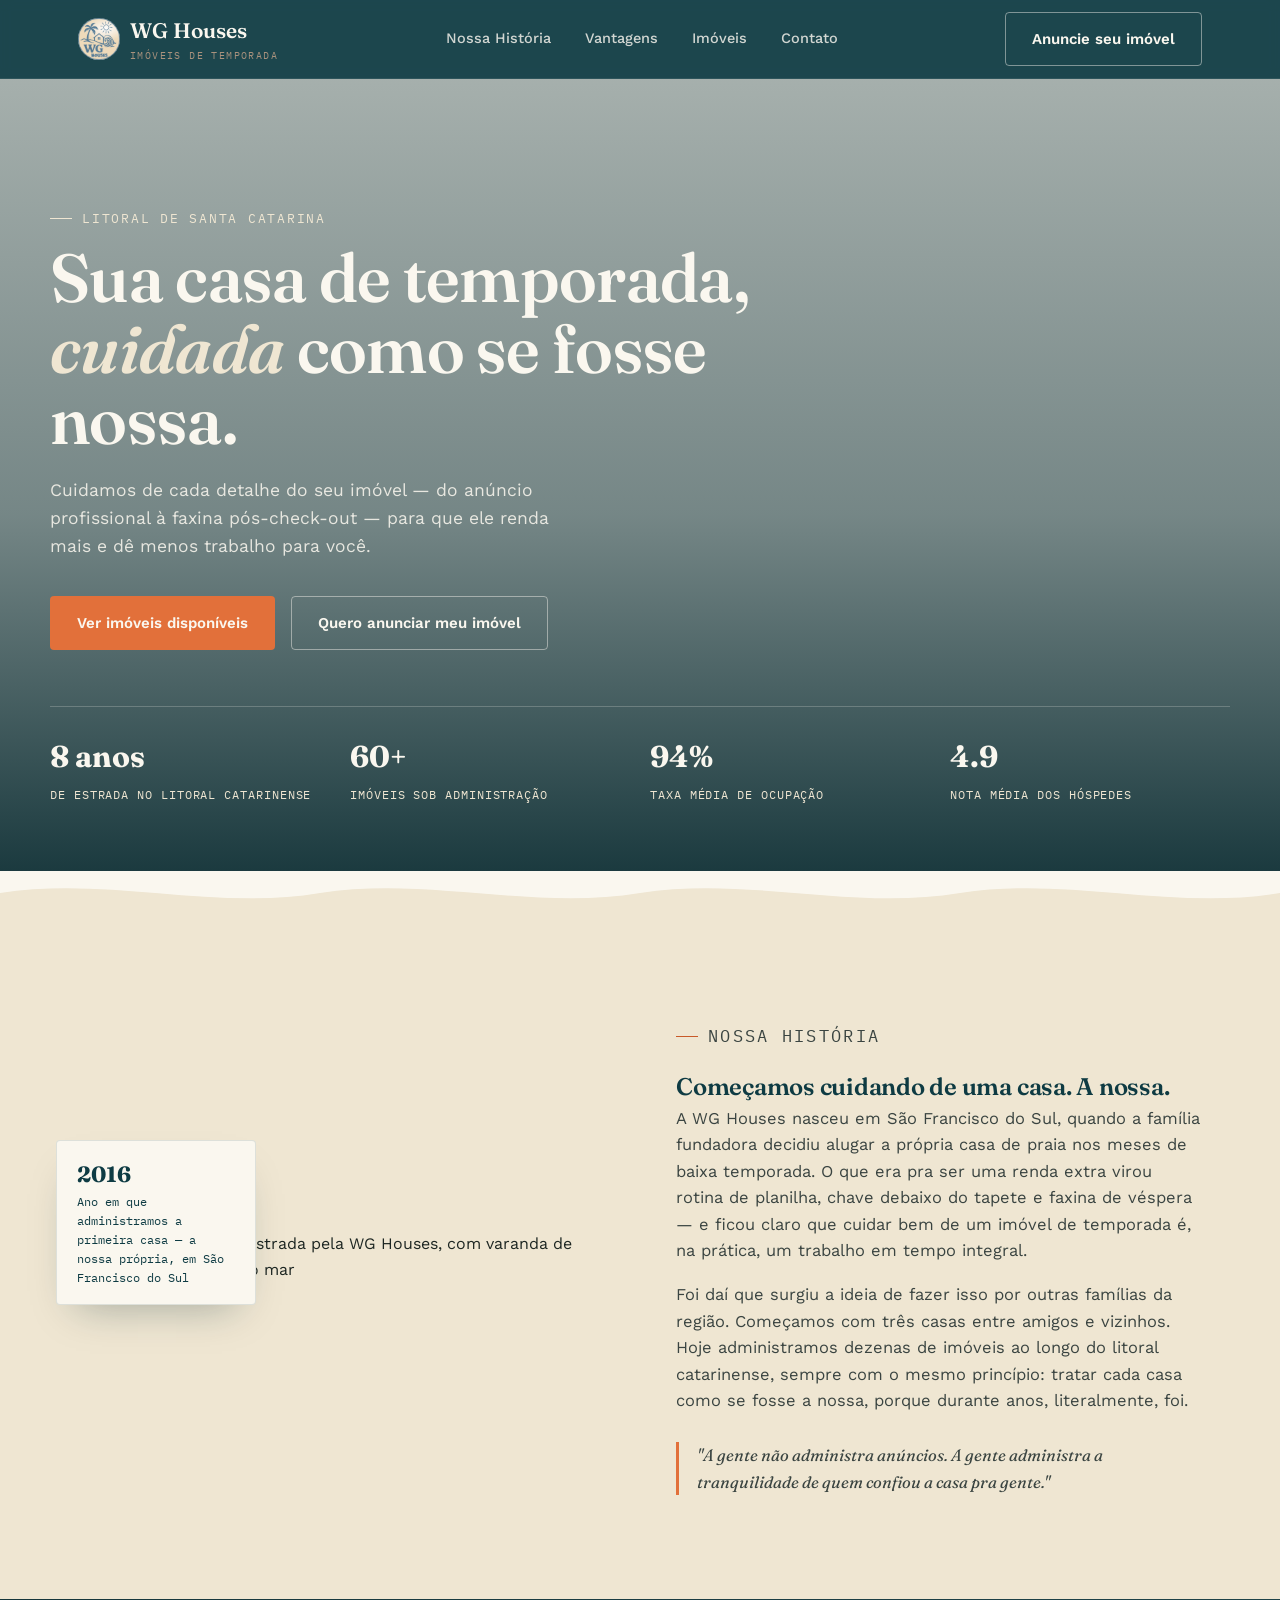
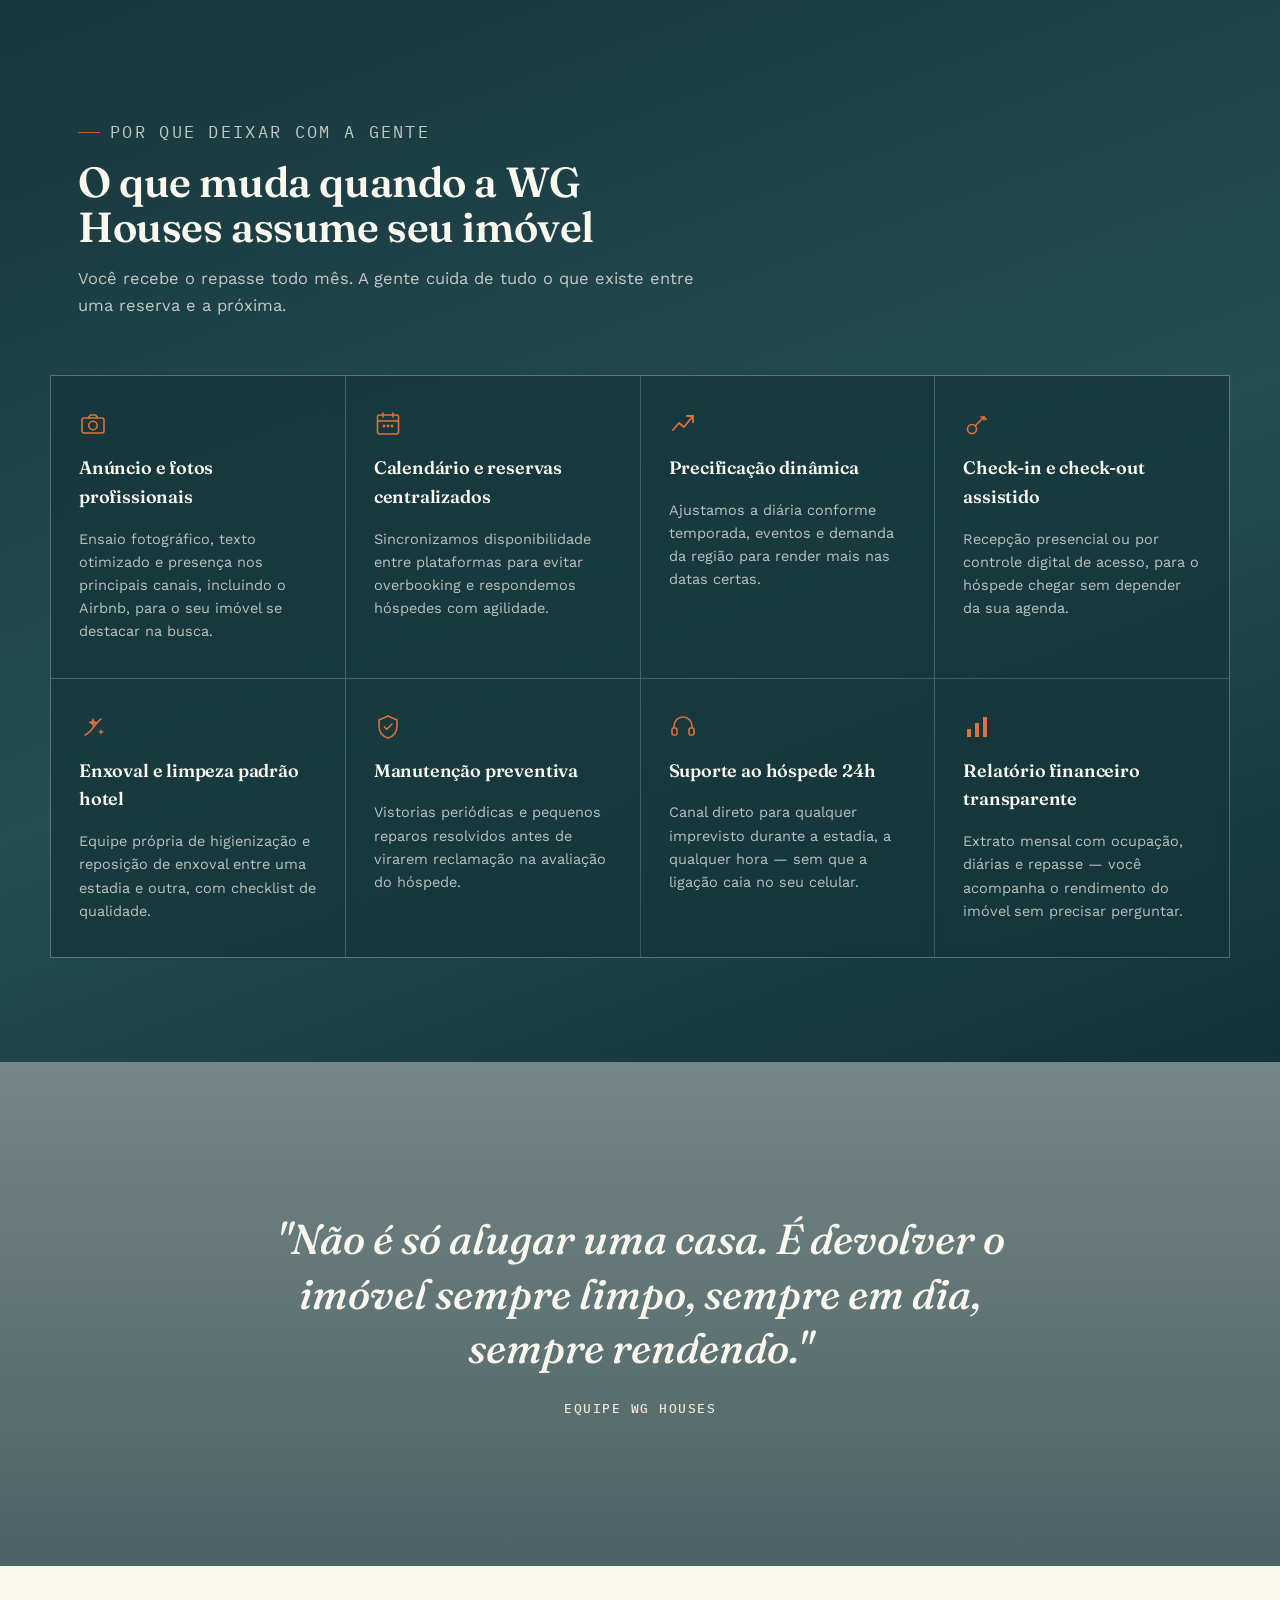
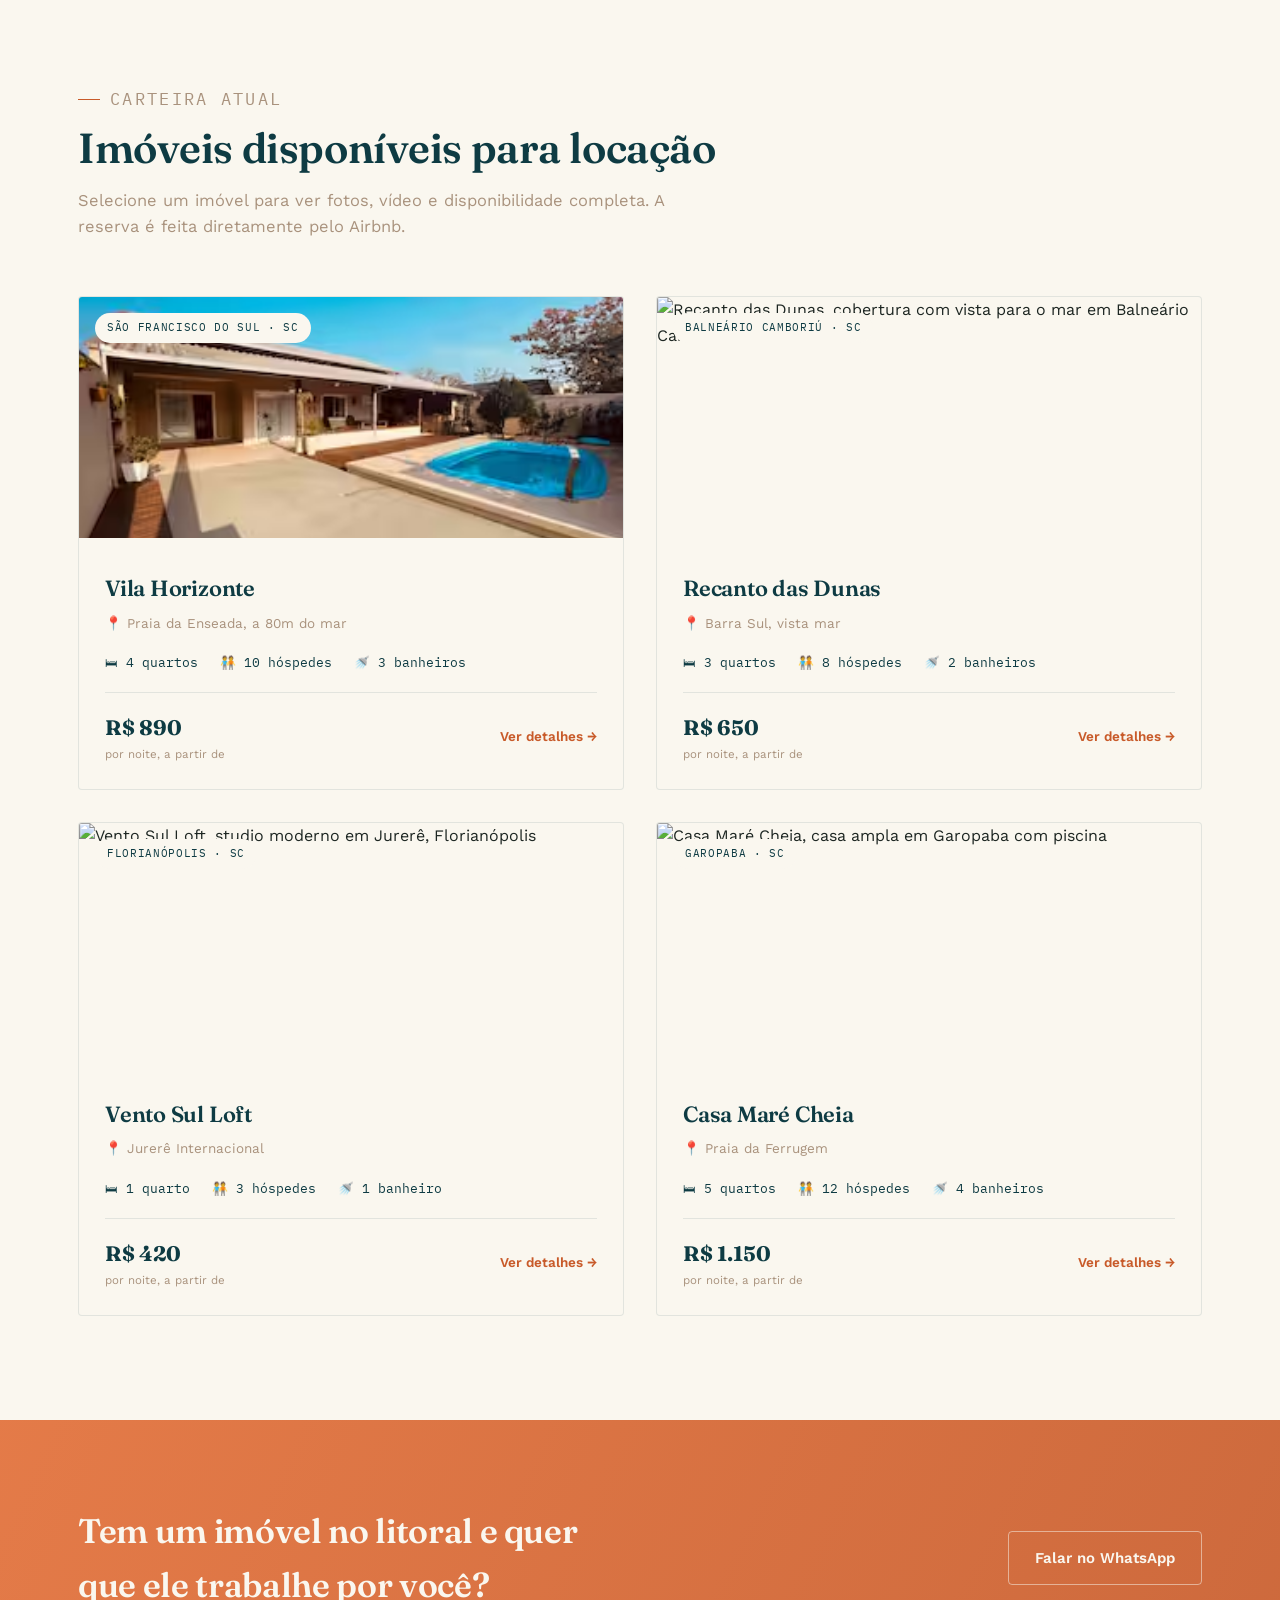
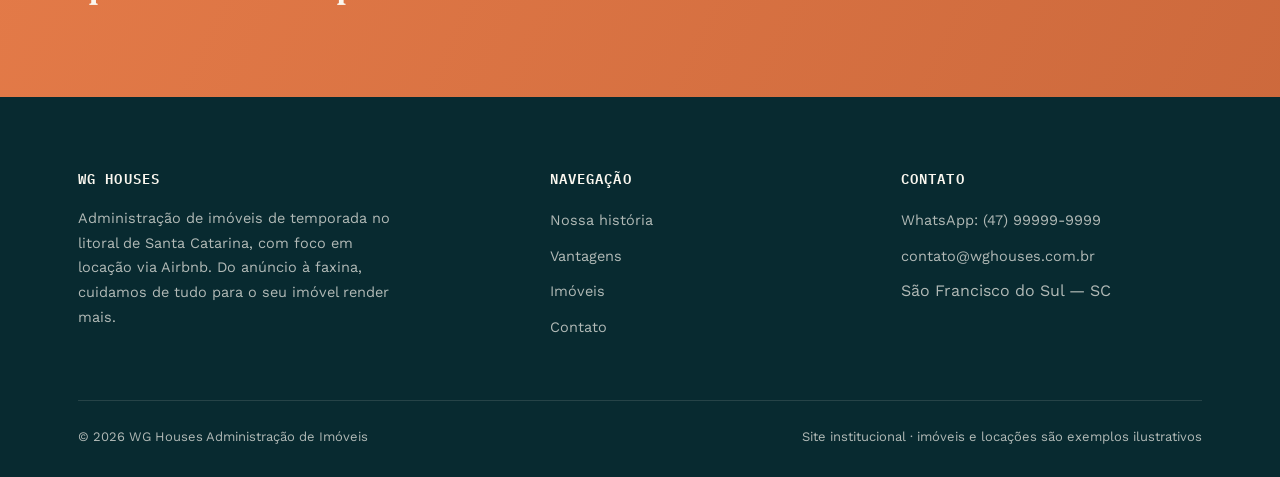
==== index.html @ 4a2a1644 "Add files via upload" ====
<!DOCTYPE html>
<html lang="pt-BR">
<head>
<meta charset="UTF-8">
<meta name="viewport" content="width=device-width, initial-scale=1.0">
<title>WG Houses — Administração de Imóveis de Temporada</title>
<meta name="description" content="Cuidamos do seu imóvel de temporada do anúncio à faxina. Gestão completa de aluguel via Airbnb no litoral de Santa Catarina.">
<link rel="preconnect" href="https://fonts.googleapis.com">
<link href="https://fonts.googleapis.com/css2?family=Fraunces:ital,opsz,wght@0,9..144,400;0,9..144,600;1,9..144,500&family=Work+Sans:wght@400;500;600;700&family=IBM+Plex+Mono:wght@400;500&display=swap" rel="stylesheet">
<link rel="stylesheet" href="css/style.css">
</head>
<body>

<!-- ============ NAV ============ -->
<header class="nav">
  <div class="container">
    <a href="index.html" class="nav-logo">
      <img src="images/logo/wg.png" alt="WG Houses" width="42" height="42" style="border-radius:50%;display:block;">
      <span>WG Houses<span class="sub">Imóveis de Temporada</span></span>
    </a>

    <nav class="nav-links" id="navLinks">
      <a href="#historia">Nossa História</a>
      <a href="#vantagens">Vantagens</a>
      <a href="#imoveis">Imóveis</a>
      <a href="#contato">Contato</a>
    </nav>

    <a class="btn btn-outline" href="#contato">Anuncie seu imóvel</a>
    <button class="nav-toggle" aria-label="Abrir menu" aria-expanded="false">
      <svg width="24" height="24" viewBox="0 0 24 24" fill="none"><path d="M3 6h18M3 12h18M3 18h18" stroke="currentColor" stroke-width="1.8" stroke-linecap="round"/></svg>
    </button>
  </div>
</header>

<!-- ============ HERO ============ -->
<section class="hero">
  <div class="container hero-inner">
    <p class="eyebrow">Litoral de Santa Catarina</p>
    <h1>Sua casa de temporada,<br><em>cuidada</em> como se fosse nossa.</h1>
    <p class="hero-sub">Cuidamos de cada detalhe do seu imóvel — do anúncio profissional à faxina pós-check-out — para que ele renda mais e dê menos trabalho para você.</p>
    <div class="hero-actions">
      <a href="#imoveis" class="btn btn-coral">Ver imóveis disponíveis</a>
      <a href="#contato" class="btn btn-outline">Quero anunciar meu imóvel</a>
    </div>
    <div class="hero-stats">
      <div><strong>8 anos</strong><span>De estrada no litoral&nbsp;catarinense</span></div>
      <div><strong>60+</strong><span>Imóveis sob administração</span></div>
      <div><strong>94%</strong><span>Taxa média de ocupação</span></div>
      <div><strong>4.9</strong><span>Nota média dos hóspedes</span></div>
    </div>
  </div>
</section>

<!-- tide-line divider -->
<svg class="tide-divider" viewBox="0 0 1200 44" preserveAspectRatio="none" xmlns="http://www.w3.org/2000/svg">
  <path d="M0 22 C 100 5, 200 40, 300 22 C 400 5, 500 40, 600 22 C 700 5, 800 40, 900 22 C 1000 5, 1100 40, 1200 22 L1200 44 L0 44 Z" fill="#EFE6D2"/>
</svg>

<!-- ============ HISTÓRIA ============ -->
<section class="section section-sand" id="historia">
  <div class="container historia">
    <div class="historia-media">
      <img src="https://images.unsplash.com/photo-1600585154340-be6161a56a0c?auto=format&fit=crop&w=900&q=80"
           onerror="this.onerror=null;this.src='https://picsum.photos/seed/mare-historia/900/1100'"
           alt="Casa de praia administrada pela WG Houses, com varanda de madeira voltada para o mar">
      <div class="tag"><strong>2016</strong>Ano em que administramos a primeira casa — a nossa própria, em São Francisco do Sul</div>
    </div>
    <div class="historia-copy">
      <p class="eyebrow">Nossa história</p>
      <h2>Começamos cuidando de uma casa. A nossa.</h2>
      <p>A WG Houses nasceu em São Francisco do Sul, quando a família fundadora decidiu alugar a própria casa de praia nos meses de baixa temporada. O que era pra ser uma renda extra virou rotina de planilha, chave debaixo do tapete e faxina de véspera — e ficou claro que cuidar bem de um imóvel de temporada é, na prática, um trabalho em tempo integral.</p>
      <p>Foi daí que surgiu a ideia de fazer isso por outras famílias da região. Começamos com três casas entre amigos e vizinhos. Hoje administramos dezenas de imóveis ao longo do litoral catarinense, sempre com o mesmo princípio: tratar cada casa como se fosse a nossa, porque durante anos, literalmente, foi.</p>
      <p class="historia-signature">"A gente não administra anúncios. A gente administra a tranquilidade de quem confiou a casa pra gente."</p>
    </div>
  </div>
</section>

<!-- ============ VANTAGENS ============ -->
<section class="section section-tide" id="vantagens">
  <div class="container">
    <div class="section-head">
      <p class="eyebrow">Por que deixar com a gente</p>
      <h2>O que muda quando a WG Houses assume seu imóvel</h2>
      <p>Você recebe o repasse todo mês. A gente cuida de tudo o que existe entre uma reserva e a próxima.</p>
    </div>
  </div>
  <div class="container" style="padding:0;">
    <div class="vantagens-grid">

      <div class="vantagem">
        <svg class="icon" width="28" height="28" viewBox="0 0 28 28" fill="none"><rect x="3" y="8" width="22" height="15" rx="2" stroke="currentColor" stroke-width="1.6"/><path d="M9 8l2.5-3h5L19 8" stroke="currentColor" stroke-width="1.6" stroke-linejoin="round"/><circle cx="14" cy="15.5" r="4.2" stroke="currentColor" stroke-width="1.6"/></svg>
        <h4>Anúncio e fotos profissionais</h4>
        <p>Ensaio fotográfico, texto otimizado e presença nos principais canais, incluindo o Airbnb, para o seu imóvel se destacar na busca.</p>
      </div>

      <div class="vantagem">
        <svg class="icon" width="28" height="28" viewBox="0 0 28 28" fill="none"><rect x="3.5" y="5" width="21" height="19" rx="2" stroke="currentColor" stroke-width="1.6"/><path d="M3.5 11h21" stroke="currentColor" stroke-width="1.6"/><path d="M9 3v4M19 3v4" stroke="currentColor" stroke-width="1.6" stroke-linecap="round"/><circle cx="10" cy="16" r="1.4" fill="currentColor"/><circle cx="14" cy="16" r="1.4" fill="currentColor"/><circle cx="18" cy="16" r="1.4" fill="currentColor"/></svg>
        <h4>Calendário e reservas centralizados</h4>
        <p>Sincronizamos disponibilidade entre plataformas para evitar overbooking e respondemos hóspedes com agilidade.</p>
      </div>

      <div class="vantagem">
        <svg class="icon" width="28" height="28" viewBox="0 0 28 28" fill="none"><path d="M4 20l6-7 5 4 9-11" stroke="currentColor" stroke-width="1.8" stroke-linecap="round" stroke-linejoin="round"/><path d="M18 6h6v6" stroke="currentColor" stroke-width="1.8" stroke-linecap="round" stroke-linejoin="round"/></svg>
        <h4>Precificação dinâmica</h4>
        <p>Ajustamos a diária conforme temporada, eventos e demanda da região para render mais nas datas certas.</p>
      </div>

      <div class="vantagem">
        <svg class="icon" width="28" height="28" viewBox="0 0 28 28" fill="none"><circle cx="9" cy="19" r="4.5" stroke="currentColor" stroke-width="1.6"/><path d="M12.3 15.7L21 7" stroke="currentColor" stroke-width="1.6" stroke-linecap="round"/><path d="M18 7l3 0 0 3" stroke="currentColor" stroke-width="1.6" stroke-linecap="round" stroke-linejoin="round"/><path d="M21 7l2.2 2.2" stroke="currentColor" stroke-width="1.6" stroke-linecap="round"/></svg>
        <h4>Check-in e check-out assistido</h4>
        <p>Recepção presencial ou por controle digital de acesso, para o hóspede chegar sem depender da sua agenda.</p>
      </div>

      <div class="vantagem">
        <svg class="icon" width="28" height="28" viewBox="0 0 28 28" fill="none"><path d="M6 22c6-2 12-14 16-16" stroke="currentColor" stroke-width="1.6" stroke-linecap="round"/><path d="M14 5l1.4 3.1L18.5 9.5l-3.1 1.4L14 14l-1.4-3.1L9.5 9.5l3.1-1.4z" fill="currentColor"/><path d="M22 16l.9 2 2 .9-2 .9-.9 2-.9-2-2-.9 2-.9z" fill="currentColor"/></svg>
        <h4>Enxoval e limpeza padrão hotel</h4>
        <p>Equipe própria de higienização e reposição de enxoval entre uma estadia e outra, com checklist de qualidade.</p>
      </div>

      <div class="vantagem">
        <svg class="icon" width="28" height="28" viewBox="0 0 28 28" fill="none"><path d="M14 3l9 4v6c0 6-3.8 10.4-9 12-5.2-1.6-9-6-9-12V7z" stroke="currentColor" stroke-width="1.6" stroke-linejoin="round"/><path d="M10.5 14l2.3 2.3L18 11" stroke="currentColor" stroke-width="1.6" stroke-linecap="round" stroke-linejoin="round"/></svg>
        <h4>Manutenção preventiva</h4>
        <p>Vistorias periódicas e pequenos reparos resolvidos antes de virarem reclamação na avaliação do hóspede.</p>
      </div>

      <div class="vantagem">
        <svg class="icon" width="28" height="28" viewBox="0 0 28 28" fill="none"><path d="M5 15v-2a9 9 0 0118 0v2" stroke="currentColor" stroke-width="1.6"/><rect x="3" y="15" width="5" height="7" rx="1.6" stroke="currentColor" stroke-width="1.6"/><rect x="20" y="15" width="5" height="7" rx="1.6" stroke="currentColor" stroke-width="1.6"/></svg>
        <h4>Suporte ao hóspede 24h</h4>
        <p>Canal direto para qualquer imprevisto durante a estadia, a qualquer hora — sem que a ligação caia no seu celular.</p>
      </div>

      <div class="vantagem">
        <svg class="icon" width="28" height="28" viewBox="0 0 28 28" fill="none"><rect x="4" y="16" width="4" height="8" fill="currentColor"/><rect x="12" y="10" width="4" height="14" fill="currentColor"/><rect x="20" y="4" width="4" height="20" fill="currentColor"/></svg>
        <h4>Relatório financeiro transparente</h4>
        <p>Extrato mensal com ocupação, diárias e repasse — você acompanha o rendimento do imóvel sem precisar perguntar.</p>
      </div>

    </div>
  </div>
</section>

<!-- ============ QUOTE BANNER ============ -->
<section class="quote-banner">
  <blockquote>
    "Não é só alugar uma casa. É devolver o imóvel sempre limpo, sempre em dia, sempre rendendo."
    <cite>Equipe WG Houses</cite>
  </blockquote>
</section>

<!-- ============ IMÓVEIS ============ -->
<section class="section" id="imoveis">
  <div class="container">
    <div class="section-head">
      <p class="eyebrow">Carteira atual</p>
      <h2>Imóveis disponíveis para locação</h2>
      <p>Selecione um imóvel para ver fotos, vídeo e disponibilidade completa. A reserva é feita diretamente pelo Airbnb.</p>
    </div>

    <div class="imoveis-grid">

      <a class="card-imovel" href="imovel-1.html">
        <div class="photo">
          <img src="images/imovel-1/casa.avif" alt="Vila Horizonte, casa de frente para o mar em São Francisco do Sul">
          <span class="badge">São Francisco do Sul · SC</span>
        </div>
        <div class="body">
          <h3>Vila Horizonte</h3>
          <p class="local">📍 Praia da Enseada, a 80m do mar</p>
          <div class="specs">
            <span>🛏 4 quartos</span>
            <span>🧑‍🤝‍🧑 10 hóspedes</span>
            <span>🚿 3 banheiros</span>
          </div>
          <div class="footer-row">
            <div class="price"><strong>R$ 890</strong><span>por noite, a partir de</span></div>
            <span class="ver">Ver detalhes →</span>
          </div>
        </div>
      </a>

      <a class="card-imovel" href="imovel-2.html">
        <div class="photo">
          <img src="https://images.unsplash.com/photo-1502672260266-1c1ef2d93688?auto=format&fit=crop&w=800&q=80"
               onerror="this.onerror=null;this.src='https://picsum.photos/seed/recanto-dunas/800/600'"
               alt="Recanto das Dunas, cobertura com vista para o mar em Balneário Camboriú">
          <span class="badge">Balneário Camboriú · SC</span>
        </div>
        <div class="body">
          <h3>Recanto das Dunas</h3>
          <p class="local">📍 Barra Sul, vista mar</p>
          <div class="specs">
            <span>🛏 3 quartos</span>
            <span>🧑‍🤝‍🧑 8 hóspedes</span>
            <span>🚿 2 banheiros</span>
          </div>
          <div class="footer-row">
            <div class="price"><strong>R$ 650</strong><span>por noite, a partir de</span></div>
            <span class="ver">Ver detalhes →</span>
          </div>
        </div>
      </a>

      <a class="card-imovel" href="imovel-3.html">
        <div class="photo">
          <img src="https://images.unsplash.com/photo-1502005229762-cf1b2da7c5d6?auto=format&fit=crop&w=800&q=80"
               onerror="this.onerror=null;this.src='https://picsum.photos/seed/vento-sul/800/600'"
               alt="Vento Sul Loft, studio moderno em Jurerê, Florianópolis">
          <span class="badge">Florianópolis · SC</span>
        </div>
        <div class="body">
          <h3>Vento Sul Loft</h3>
          <p class="local">📍 Jurerê Internacional</p>
          <div class="specs">
            <span>🛏 1 quarto</span>
            <span>🧑‍🤝‍🧑 3 hóspedes</span>
            <span>🚿 1 banheiro</span>
          </div>
          <div class="footer-row">
            <div class="price"><strong>R$ 420</strong><span>por noite, a partir de</span></div>
            <span class="ver">Ver detalhes →</span>
          </div>
        </div>
      </a>

      <a class="card-imovel" href="imovel-4.html">
        <div class="photo">
          <img src="https://images.unsplash.com/photo-1512917774080-9991f1c4c750?auto=format&fit=crop&w=800&q=80"
               onerror="this.onerror=null;this.src='https://picsum.photos/seed/mare-cheia/800/600'"
               alt="Casa Maré Cheia, casa ampla em Garopaba com piscina">
          <span class="badge">Garopaba · SC</span>
        </div>
        <div class="body">
          <h3>Casa Maré Cheia</h3>
          <p class="local">📍 Praia da Ferrugem</p>
          <div class="specs">
            <span>🛏 5 quartos</span>
            <span>🧑‍🤝‍🧑 12 hóspedes</span>
            <span>🚿 4 banheiros</span>
          </div>
          <div class="footer-row">
            <div class="price"><strong>R$ 1.150</strong><span>por noite, a partir de</span></div>
            <span class="ver">Ver detalhes →</span>
          </div>
        </div>
      </a>

    </div>
  </div>
</section>

<!-- ============ CTA ============ -->
<section class="cta-band" id="contato">
  <div class="container">
    <h2>Tem um imóvel no litoral e quer que ele trabalhe por você?</h2>
    <a class="btn btn-outline" href="https://wa.me/5547999999999" target="_blank" rel="noopener">Falar no WhatsApp</a>
  </div>
</section>

<!-- ============ FOOTER ============ -->
<footer>
  <div class="container">
    <div class="footer-grid">
      <div>
        <h4>WG Houses</h4>
        <p>Administração de imóveis de temporada no litoral de Santa Catarina, com foco em locação via Airbnb. Do anúncio à faxina, cuidamos de tudo para o seu imóvel render mais.</p>
      </div>
      <div>
        <h4>Navegação</h4>
        <ul class="footer-links">
          <li><a href="#historia">Nossa história</a></li>
          <li><a href="#vantagens">Vantagens</a></li>
          <li><a href="#imoveis">Imóveis</a></li>
          <li><a href="#contato">Contato</a></li>
        </ul>
      </div>
      <div>
        <h4>Contato</h4>
        <ul class="footer-links">
          <li><a href="https://wa.me/5547999999999" target="_blank" rel="noopener">WhatsApp: (47) 99999-9999</a></li>
          <li><a href="mailto:contato@wghouses.com.br">contato@wghouses.com.br</a></li>
          <li>São Francisco do Sul — SC</li>
        </ul>
      </div>
    </div>
    <div class="footer-bottom">
      <span>© <span data-year></span> WG Houses Administração de Imóveis</span>
      <span>Site institucional · imóveis e locações são exemplos ilustrativos</span>
    </div>
  </div>
</footer>

<script src="js/script.js"></script>
</body>
</html>
---- css/style.css ----
/* =========================================================
   WG HOUSES — Administração de Imóveis de Temporada
   Design tokens
   ========================================================= */
:root{
  --tide:        #0E3B43;   /* deep tide teal — headers, nav, footer */
  --tide-deep:   #082A30;   /* darker teal for depth/overlays */
  --sand:        #EFE6D2;   /* warm sand — section backgrounds */
  --foam:        #FAF7EF;   /* foam white — page background */
  --driftwood:   #A9927D;   /* muted taupe — secondary text, rules */
  --coral:       #E2703A;   /* sunset coral — accent / CTA */
  --coral-deep:  #C85A29;   /* coral hover */
  --ink:         #1D2622;   /* near-black text */

  --font-display: "Fraunces", "Iowan Old Style", Georgia, serif;
  --font-body: "Work Sans", "Helvetica Neue", Arial, sans-serif;
  --font-mono: "IBM Plex Mono", ui-monospace, monospace;

  --container: 1180px;
  --radius: 4px;
}

*,*::before,*::after{ box-sizing:border-box; }
html{ scroll-behavior:smooth; }
body{
  margin:0;
  background:var(--foam);
  color:var(--ink);
  font-family:var(--font-body);
  font-size:16px;
  line-height:1.6;
  -webkit-font-smoothing:antialiased;
}
img{ max-width:100%; display:block; }
a{ color:inherit; text-decoration:none; }
ul{ margin:0; padding:0; list-style:none; }
h1,h2,h3,h4{
  font-family:var(--font-display);
  font-weight:600;
  margin:0;
  color:var(--tide);
  letter-spacing:-0.01em;
}
p{ margin:0; }
.container{
  max-width:var(--container);
  margin:0 auto;
  padding:0 28px;
}
:focus-visible{
  outline:3px solid var(--coral);
  outline-offset:3px;
}
@media (prefers-reduced-motion: reduce){
  *{ animation-duration:0.001ms !important; animation-iteration-count:1 !important; transition-duration:0.001ms !important; scroll-behavior:auto !important; }
}

/* eyebrow label used above section headings — a small "tide gauge" tick mark */
.eyebrow{
  display:inline-flex;
  align-items:center;
  gap:10px;
  font-family:var(--font-mono);
  font-size:12.5px;
  letter-spacing:0.14em;
  text-transform:uppercase;
  color:var(--coral-deep);
  margin-bottom:14px;
}
.eyebrow::before{
  content:"";
  width:22px;
  height:1px;
  background:var(--coral-deep);
}

/* =========================================================
   BUTTONS
   ========================================================= */
.btn{
  display:inline-flex;
  align-items:center;
  gap:10px;
  padding:14px 26px;
  border-radius:var(--radius);
  font-family:var(--font-body);
  font-weight:600;
  font-size:15px;
  cursor:pointer;
  border:1px solid transparent;
  transition:transform .18s ease, background-color .18s ease, color .18s ease, border-color .18s ease;
  white-space:nowrap;
}
.btn:hover{ transform:translateY(-1px); }
.btn-coral{ background:var(--coral); color:var(--foam); }
.btn-coral:hover{ background:var(--coral-deep); }
.btn-outline{ background:transparent; color:var(--foam); border-color:rgba(250,247,239,.45); }
.btn-outline:hover{ border-color:var(--foam); background:rgba(250,247,239,.08); }
.btn-tide{ background:var(--tide); color:var(--foam); }
.btn-tide:hover{ background:var(--tide-deep); }
.btn-block{ width:100%; justify-content:center; }

/* =========================================================
   NAV
   ========================================================= */
.nav{
  position:sticky; top:0; z-index:50;
  background:rgba(14,59,67,.94);
  backdrop-filter:blur(6px);
  border-bottom:1px solid rgba(250,247,239,.08);
}
.nav .container{
  display:flex; align-items:center; justify-content:space-between;
  height:78px;
}
.nav-logo{
  display:flex; align-items:center; gap:10px;
  font-family:var(--font-display);
  font-weight:600; font-size:21px;
  color:var(--foam);
}
.nav-logo svg{ flex:none; }
.nav-logo span.sub{
  display:block;
  font-family:var(--font-mono);
  font-size:10px;
  letter-spacing:.14em;
  text-transform:uppercase;
  color:var(--driftwood);
  font-weight:400;
}
.nav-links{ display:flex; align-items:center; gap:34px; }
.nav-links a{
  color:rgba(250,247,239,.82);
  font-size:14.5px;
  font-weight:500;
  position:relative;
  padding:4px 0;
}
.nav-links a:hover{ color:var(--foam); }
.nav-toggle{
  display:none;
  background:none; border:none; cursor:pointer;
  width:38px; height:38px;
  color:var(--foam);
}
@media (max-width: 880px){
  .nav-links{
    position:absolute; top:78px; left:0; right:0;
    background:var(--tide);
    flex-direction:column; align-items:flex-start;
    padding:8px 28px 26px;
    gap:4px;
    display:none;
    border-bottom:1px solid rgba(250,247,239,.1);
  }
  .nav-links.open{ display:flex; }
  .nav-links a{ padding:12px 0; width:100%; }
  .nav-toggle{ display:block; }
  .nav .btn-outline{ display:none; }
}

/* =========================================================
   HERO
   ========================================================= */
.hero{
  position:relative;
  min-height:88vh;
  display:flex;
  align-items:flex-end;
  background:
    linear-gradient(180deg, rgba(8,42,48,.35) 0%, rgba(8,42,48,.55) 55%, rgba(8,42,48,.92) 100%),
    url("https://images.unsplash.com/photo-1499793983690-e29da59ef1c2?auto=format&fit=crop&w=1800&q=80") center/cover no-repeat;
  color:var(--foam);
}
.hero-inner{
  padding:0 0 64px;
  width:100%;
}
.hero .eyebrow{ color:var(--sand); }
.hero .eyebrow::before{ background:var(--sand); }
.hero h1{
  color:var(--foam);
  font-size:clamp(38px, 5.6vw, 68px);
  line-height:1.04;
  max-width:820px;
  margin-bottom:22px;
}
.hero h1 em{
  font-style:italic;
  color:var(--sand);
}
.hero-sub{
  max-width:520px;
  font-size:17.5px;
  color:rgba(250,247,239,.86);
  margin-bottom:36px;
}
.hero-actions{ display:flex; gap:16px; flex-wrap:wrap; margin-bottom:56px; }

.hero-stats{
  display:grid;
  grid-template-columns:repeat(4, 1fr);
  border-top:1px solid rgba(250,247,239,.22);
  padding-top:26px;
  gap:20px;
}
.hero-stats div strong{
  display:block;
  font-family:var(--font-display);
  font-size:30px;
  color:var(--foam);
}
.hero-stats div span{
  font-family:var(--font-mono);
  font-size:11.5px;
  letter-spacing:.08em;
  text-transform:uppercase;
  color:var(--sand);
}
@media (max-width: 720px){
  .hero-stats{ grid-template-columns:repeat(2, 1fr); row-gap:24px; }
}

/* tide-line divider — the signature motif, used between major sections */
.tide-divider{
  display:block;
  width:100%;
  height:44px;
}

/* =========================================================
   SECTION shells
   ========================================================= */
.section{ padding:104px 0; }
.section-sand{ background:var(--sand); }
.section-tide{
  position:relative;
  color:var(--foam);
  background:
    linear-gradient(160deg, rgba(8,42,48,.94) 0%, rgba(14,59,67,.9) 55%, rgba(8,42,48,.96) 100%),
    url("https://images.unsplash.com/photo-1518837695005-2083093ee35b?auto=format&fit=crop&w=1800&q=80") center/cover fixed no-repeat;
}
.section-tide h2, .section-tide h3{ color:var(--foam); }
@supports (-webkit-touch-callout: none){
  /* fixed backgrounds misbehave on iOS Safari — fall back to scroll attachment */
  .section-tide{ background-attachment:scroll; }
}
.section-head{
  max-width:640px;
  margin-bottom:56px;
}
.section-head h2{ font-size:clamp(28px,3.4vw,42px); line-height:1.08; }
.section-head p{ margin-top:16px; color:var(--driftwood); font-size:16.5px; }
.section-tide .section-head p{ color:rgba(250,247,239,.75); }

/* =========================================================
   HISTÓRIA
   ========================================================= */
.historia{
  display:grid;
  grid-template-columns:1fr 1fr;
  gap:72px;
  align-items:center;
}
.historia-copy p{
  margin-bottom:18px;
  font-size:16.5px;
  color:#3a4441;
}
.historia-copy p:last-child{ margin-bottom:0; }
.historia-signature{
  margin-top:28px;
  font-family:var(--font-display);
  font-style:italic;
  font-size:18px;
  color:var(--tide);
  border-left:3px solid var(--coral);
  padding-left:18px;
}
.historia-media{ position:relative; }
.historia-media img{
  border-radius:var(--radius);
  box-shadow:0 30px 60px -30px rgba(8,42,48,.5);
}
.historia-media .tag{
  position:absolute;
  bottom:-22px; left:-22px;
  background:var(--foam);
  border:1px solid rgba(14,59,67,.12);
  padding:16px 20px;
  border-radius:var(--radius);
  box-shadow:0 20px 40px -20px rgba(8,42,48,.35);
  font-family:var(--font-mono);
  font-size:12px;
  color:var(--tide);
  max-width:200px;
}
.historia-media .tag strong{ display:block; font-family:var(--font-display); font-size:22px; }
@media (max-width: 900px){
  .historia{ grid-template-columns:1fr; gap:40px; }
  .historia-media{ order:-1; }
  .historia-media .tag{ left:16px; }
}

/* =========================================================
   VANTAGENS
   ========================================================= */
.vantagens-grid{
  display:grid;
  grid-template-columns:repeat(4, 1fr);
  gap:1px;
  background:rgba(250,247,239,.14);
  border:1px solid rgba(250,247,239,.14);
}
.vantagem{
  background:rgba(8,42,48,.72);
  backdrop-filter:blur(6px);
  padding:34px 28px;
  min-height:220px;
  display:flex;
  flex-direction:column;
  gap:16px;
  transition:background-color .2s ease;
}
.vantagem:hover{ background:rgba(226,112,58,.22); }
.vantagem .icon{ color:var(--coral); }
.vantagem h4{ color:var(--foam); font-size:18px; }
.vantagem p{ color:rgba(250,247,239,.72); font-size:14.5px; }
@media (max-width: 980px){ .vantagens-grid{ grid-template-columns:repeat(2, 1fr); } }
@media (max-width: 560px){ .vantagens-grid{ grid-template-columns:1fr; } }

/* =========================================================
   IMÓVEIS — cards styled like a check-in / boarding pass
   ========================================================= */
.imoveis-grid{
  display:grid;
  grid-template-columns:repeat(2, 1fr);
  gap:32px;
}
@media (max-width: 860px){ .imoveis-grid{ grid-template-columns:1fr; } }

.card-imovel{
  display:block;
  background:var(--foam);
  border-radius:var(--radius);
  overflow:hidden;
  border:1px solid rgba(14,59,67,.1);
  transition:transform .22s ease, box-shadow .22s ease;
}
.card-imovel:hover{
  transform:translateY(-4px);
  box-shadow:0 26px 50px -24px rgba(8,42,48,.35);
}
.card-imovel .photo{
  position:relative;
  height:250px;
  overflow:hidden;
}
.card-imovel .photo img{
  width:100%; height:100%; object-fit:cover;
  transition:transform .5s ease;
}
.card-imovel:hover .photo img{ transform:scale(1.06); }
.card-imovel .badge{
  position:absolute; top:16px; left:16px;
  background:var(--foam);
  color:var(--tide);
  font-family:var(--font-mono);
  font-size:11px;
  letter-spacing:.06em;
  text-transform:uppercase;
  padding:6px 12px;
  border-radius:100px;
}
.card-imovel .body{
  padding:24px 26px 26px;
  position:relative;
}
.card-imovel .body::before{
  content:"";
  position:absolute;
  top:0; left:26px; right:26px;
  height:0;
  border-top:1.5px dashed rgba(14,59,67,.2);
}
.card-imovel .body::after{
  /* perforation notches, boarding-pass style */
  content:"";
  position:absolute;
  top:-9px; left:0; right:0;
  height:18px;
  background:
    radial-gradient(circle at 0 9px, transparent 9px, var(--foam) 9.5px),
    radial-gradient(circle at 100% 9px, transparent 9px, var(--foam) 9.5px);
}
.card-imovel h3{ font-size:22px; margin-bottom:6px; }
.card-imovel .local{
  font-size:13.5px; color:var(--driftwood); margin-bottom:18px;
  display:flex; align-items:center; gap:6px;
}
.card-imovel .specs{
  display:flex; gap:22px;
  margin-bottom:20px;
  font-family:var(--font-mono);
  font-size:12.5px;
  color:var(--tide);
}
.card-imovel .specs span{ display:flex; align-items:center; gap:6px; }
.card-imovel .footer-row{
  display:flex; align-items:center; justify-content:space-between;
  border-top:1px solid rgba(14,59,67,.1);
  padding-top:18px;
}
.card-imovel .price strong{
  font-family:var(--font-display);
  font-size:21px;
  color:var(--tide);
}
.card-imovel .price span{
  display:block;
  font-size:11.5px;
  color:var(--driftwood);
}
.card-imovel .ver{
  font-size:13.5px;
  font-weight:600;
  color:var(--coral-deep);
  display:flex; align-items:center; gap:6px;
}

/* =========================================================
   QUOTE / PHOTO BANNER — full-bleed break between sections
   ========================================================= */
.quote-banner{
  position:relative;
  min-height:56vh;
  display:flex;
  align-items:center;
  justify-content:center;
  text-align:center;
  padding:80px 24px;
  background:
    linear-gradient(180deg, rgba(8,42,48,.55) 0%, rgba(8,42,48,.72) 100%),
    url("https://images.unsplash.com/photo-1439066615861-d1af74d74000?auto=format&fit=crop&w=1800&q=80") center 30%/cover fixed no-repeat;
}
@supports (-webkit-touch-callout: none){
  .quote-banner{ background-attachment:scroll; }
}
.quote-banner blockquote{
  max-width:820px;
  margin:0;
  font-family:var(--font-display);
  font-style:italic;
  font-weight:500;
  font-size:clamp(24px, 3.6vw, 42px);
  line-height:1.3;
  color:var(--foam);
}
.quote-banner cite{
  display:block;
  margin-top:24px;
  font-style:normal;
  font-family:var(--font-mono);
  font-size:12.5px;
  letter-spacing:.12em;
  text-transform:uppercase;
  color:var(--sand);
}

/* =========================================================
   CTA band
   ========================================================= */
.cta-band{
  position:relative;
  color:var(--foam);
  padding:84px 0;
  background:
    linear-gradient(115deg, rgba(226,112,58,.92) 0%, rgba(200,90,41,.9) 100%),
    url("https://images.unsplash.com/photo-1507525428034-b723cf961d3e?auto=format&fit=crop&w=1800&q=80") center/cover no-repeat;
}
.cta-band .container{
  display:flex; align-items:center; justify-content:space-between; gap:32px; flex-wrap:wrap;
}
.cta-band h2{ color:var(--foam); font-size:clamp(24px,3vw,34px); max-width:520px; }
.cta-band .btn-outline{ border-color:rgba(250,247,239,.5); }
.cta-band .btn-outline:hover{ border-color:var(--foam); background:rgba(250,247,239,.12); }

/* =========================================================
   FOOTER
   ========================================================= */
footer{
  background:var(--tide-deep);
  color:rgba(250,247,239,.7);
  padding:70px 0 30px;
}
.footer-grid{
  display:grid;
  grid-template-columns:1.4fr 1fr 1fr;
  gap:50px;
  padding-bottom:50px;
  border-bottom:1px solid rgba(250,247,239,.12);
}
.footer-grid h4{ color:var(--foam); font-size:14px; margin-bottom:18px; font-family:var(--font-mono); letter-spacing:.08em; text-transform:uppercase; }
.footer-grid p{ font-size:14.5px; line-height:1.7; max-width:320px; }
.footer-links li{ margin-bottom:10px; }
.footer-links a{ font-size:14.5px; }
.footer-links a:hover{ color:var(--foam); }
.footer-bottom{
  display:flex; justify-content:space-between; align-items:center;
  padding-top:26px;
  font-size:13px;
  flex-wrap:wrap; gap:10px;
}
@media (max-width: 760px){
  .footer-grid{ grid-template-columns:1fr; gap:32px; }
}

/* =========================================================
   PROPERTY DETAIL PAGE
   ========================================================= */
.p-hero{
  position:relative;
  color:var(--foam);
  padding:150px 0 60px;
  background:
    linear-gradient(180deg, rgba(8,42,48,.55) 0%, rgba(8,42,48,.88) 85%),
    var(--p-hero-img, none) center/cover no-repeat;
  background-color:var(--tide);
}
.p-hero .breadcrumb{
  font-family:var(--font-mono);
  font-size:12px;
  color:var(--sand);
  margin-bottom:18px;
  letter-spacing:.04em;
}
.p-hero .breadcrumb a:hover{ color:var(--foam); }
.p-hero h1{ color:var(--foam); font-size:clamp(32px,4.6vw,52px); max-width:780px; }
.p-hero .local{
  margin-top:14px;
  color:var(--sand);
  font-size:15px;
  display:flex; align-items:center; gap:8px;
}
.p-hero .specs-row{
  display:flex; gap:30px; flex-wrap:wrap;
  margin-top:30px;
  padding-top:26px;
  border-top:1px solid rgba(250,247,239,.18);
}
.p-hero .specs-row div{ font-family:var(--font-mono); font-size:12.5px; color:var(--sand); }
.p-hero .specs-row strong{ display:block; font-family:var(--font-display); font-size:24px; color:var(--foam); }

.gallery{
  display:grid;
  grid-template-columns:repeat(4, 1fr);
  grid-template-rows:repeat(2, 220px);
  gap:10px;
  margin-top:-40px;
  position:relative;
}
.gallery a{ display:block; overflow:hidden; border-radius:var(--radius); position:relative; }
.gallery img{ width:100%; height:100%; object-fit:cover; transition:transform .4s ease; }
.gallery a:hover img{ transform:scale(1.05); }
.gallery a.big{ grid-column:span 2; grid-row:span 2; }
.gallery a.small{ grid-column:span 1; grid-row:span 1; }
.gallery a .more{
  position:absolute; inset:0;
  background:rgba(8,42,48,.6);
  color:var(--foam);
  display:flex; align-items:center; justify-content:center;
  font-family:var(--font-mono);
  font-size:14px;
  letter-spacing:.06em;
}
@media (max-width: 860px){
  .gallery{ grid-template-columns:repeat(2,1fr); grid-template-rows:repeat(3, 180px); }
  .gallery a.big{ grid-column:span 2; grid-row:span 1; }
}

.p-body{
  display:grid;
  grid-template-columns:1.6fr 1fr;
  gap:60px;
  padding:80px 0;
  align-items:start;
}
.p-desc h2{ font-size:26px; margin-bottom:18px; }
.p-desc p{ color:#3a4441; font-size:16px; margin-bottom:18px; }

.amenities{
  display:grid;
  grid-template-columns:1fr 1fr;
  gap:14px 24px;
  margin-top:30px;
}
.amenities li{
  display:flex; align-items:center; gap:10px;
  font-size:14.5px;
  color:var(--tide);
}
.amenities li svg{ flex:none; color:var(--coral); }

.video-block{ margin-top:50px; }
.video-block h2{ font-size:26px; margin-bottom:8px; }
.video-block .note{ font-family:var(--font-mono); font-size:12px; color:var(--driftwood); margin-bottom:18px; }
.video-wrap{
  position:relative;
  border-radius:var(--radius);
  overflow:hidden;
  background:#000;
  aspect-ratio:16/9;
}
.video-wrap video{ width:100%; height:100%; object-fit:cover; }

.location-block{ margin-top:50px; }
.location-block h2{ font-size:26px; margin-bottom:8px; }
.location-block .note{ font-family:var(--font-mono); font-size:12px; color:var(--driftwood); margin-bottom:18px; }
.map-wrap{
  border-radius:var(--radius);
  overflow:hidden;
  border:1px solid rgba(14,59,67,.15);
  aspect-ratio:16/9;
  box-shadow:0 20px 40px -26px rgba(8,42,48,.35);
}
.map-wrap iframe{ width:100%; height:100%; border:0; display:block; }
.map-link{
  margin-top:12px;
  font-family:var(--font-mono);
  font-size:12.5px;
  letter-spacing:.02em;
  color:var(--coral-deep);
  display:inline-flex;
  align-items:center;
  gap:6px;
}
.map-link:hover{ color:var(--tide); }
.beaches-list{
  margin-top:26px;
  display:grid;
  gap:10px;
}
.beaches-list li{
  display:flex;
  align-items:center;
  justify-content:space-between;
  gap:16px;
  background:var(--sand);
  padding:14px 20px;
  border-radius:var(--radius);
  font-size:14.5px;
  color:var(--tide);
}
.beaches-list li .name{ display:flex; align-items:center; gap:10px; font-weight:500; }
.beaches-list li .name svg{ flex:none; color:var(--coral); }
.beaches-list li .dist{
  font-family:var(--font-mono);
  font-size:12px;
  letter-spacing:.04em;
  color:var(--coral-deep);
  white-space:nowrap;
  background:rgba(226,112,58,.1);
  padding:4px 10px;
  border-radius:100px;
}

.booking-card{
  background:var(--sand);
  border-radius:var(--radius);
  padding:34px 28px;
  position:sticky;
  top:100px;
}
.booking-card .price-line{
  display:flex; align-items:baseline; gap:8px;
  margin-bottom:6px;
}
.booking-card .price-line strong{ font-family:var(--font-display); font-size:32px; color:var(--tide); }
.booking-card .price-line span{ font-size:13.5px; color:var(--driftwood); }
.booking-card .obs{ font-size:13px; color:var(--driftwood); margin-bottom:26px; }
.booking-card ul{ margin-bottom:26px; }
.booking-card ul li{
  display:flex; justify-content:space-between;
  font-size:14px; padding:10px 0;
  border-bottom:1px dashed rgba(14,59,67,.18);
  color:#3a4441;
}
.booking-card ul li strong{ color:var(--tide); }
.booking-card .btn{ margin-top:4px; }
.booking-card .airbnb-note{
  display:flex; align-items:center; gap:8px;
  justify-content:center;
  margin-top:14px;
  font-size:12px;
  color:var(--driftwood);
}

.other-props{ background:var(--sand); padding:90px 0; }

/* lightbox */
.lightbox{
  position:fixed; inset:0; z-index:200;
  background:rgba(8,20,23,.94);
  display:none;
  align-items:center; justify-content:center;
  padding:40px;
}
.lightbox.open{ display:flex; }
.lightbox img{ max-height:88vh; max-width:100%; border-radius:4px; }
.lightbox button{
  position:absolute; top:26px; right:32px;
  background:none; border:none; color:var(--foam);
  cursor:pointer;
}

@media (max-width: 980px){
  .p-body{ grid-template-columns:1fr; }
  .booking-card{ position:static; }
}
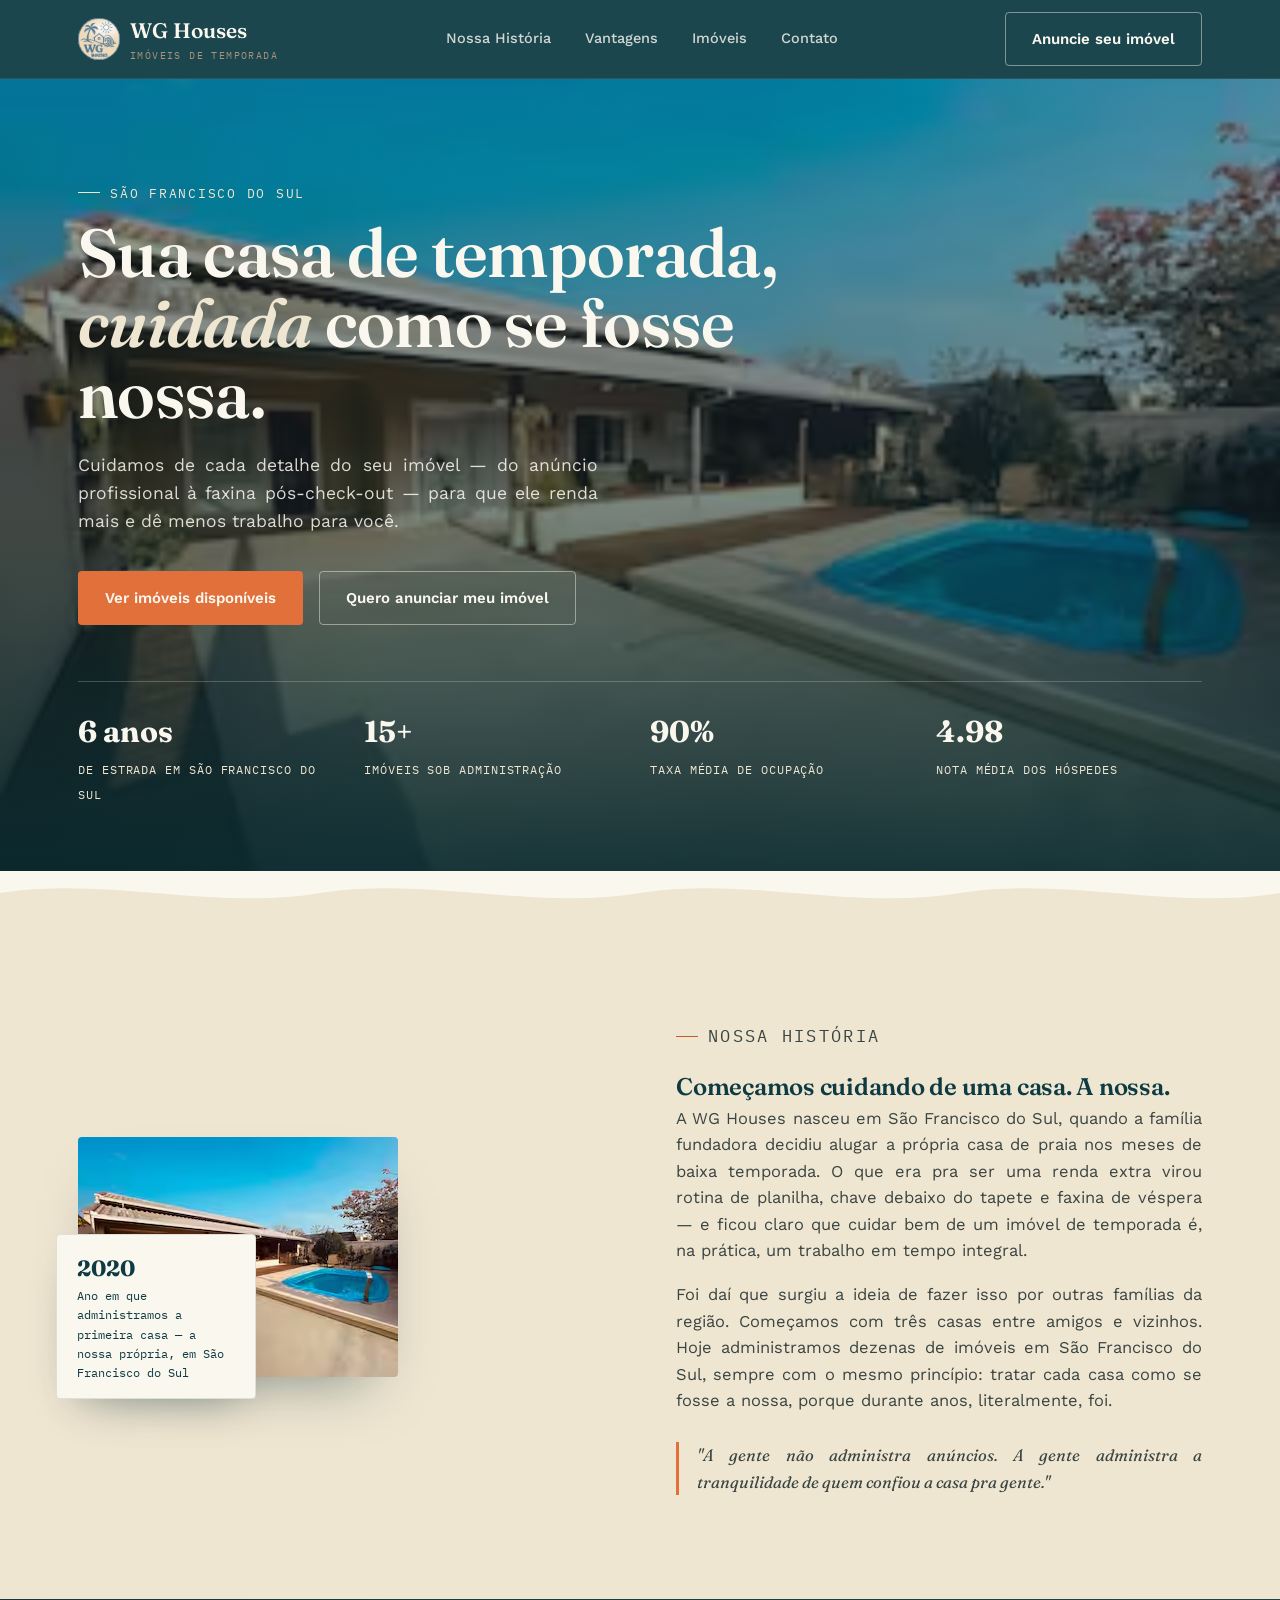
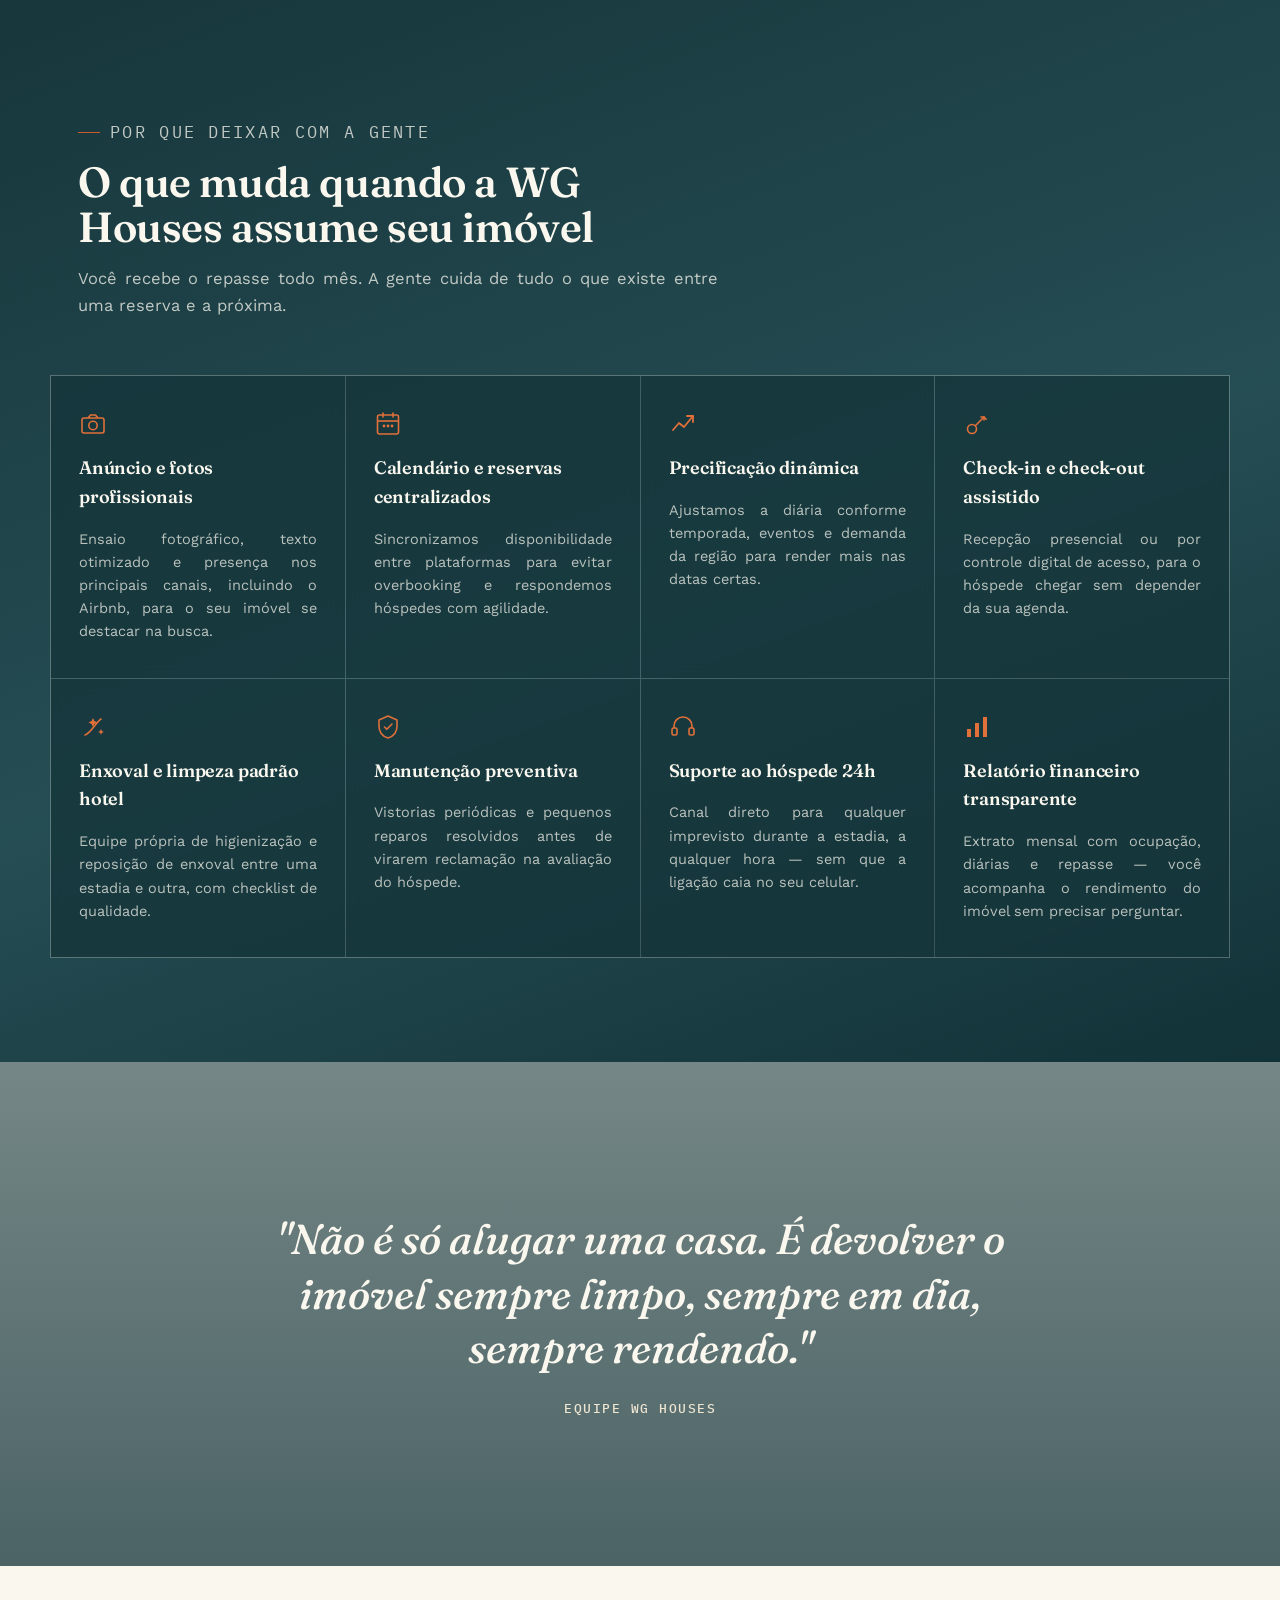
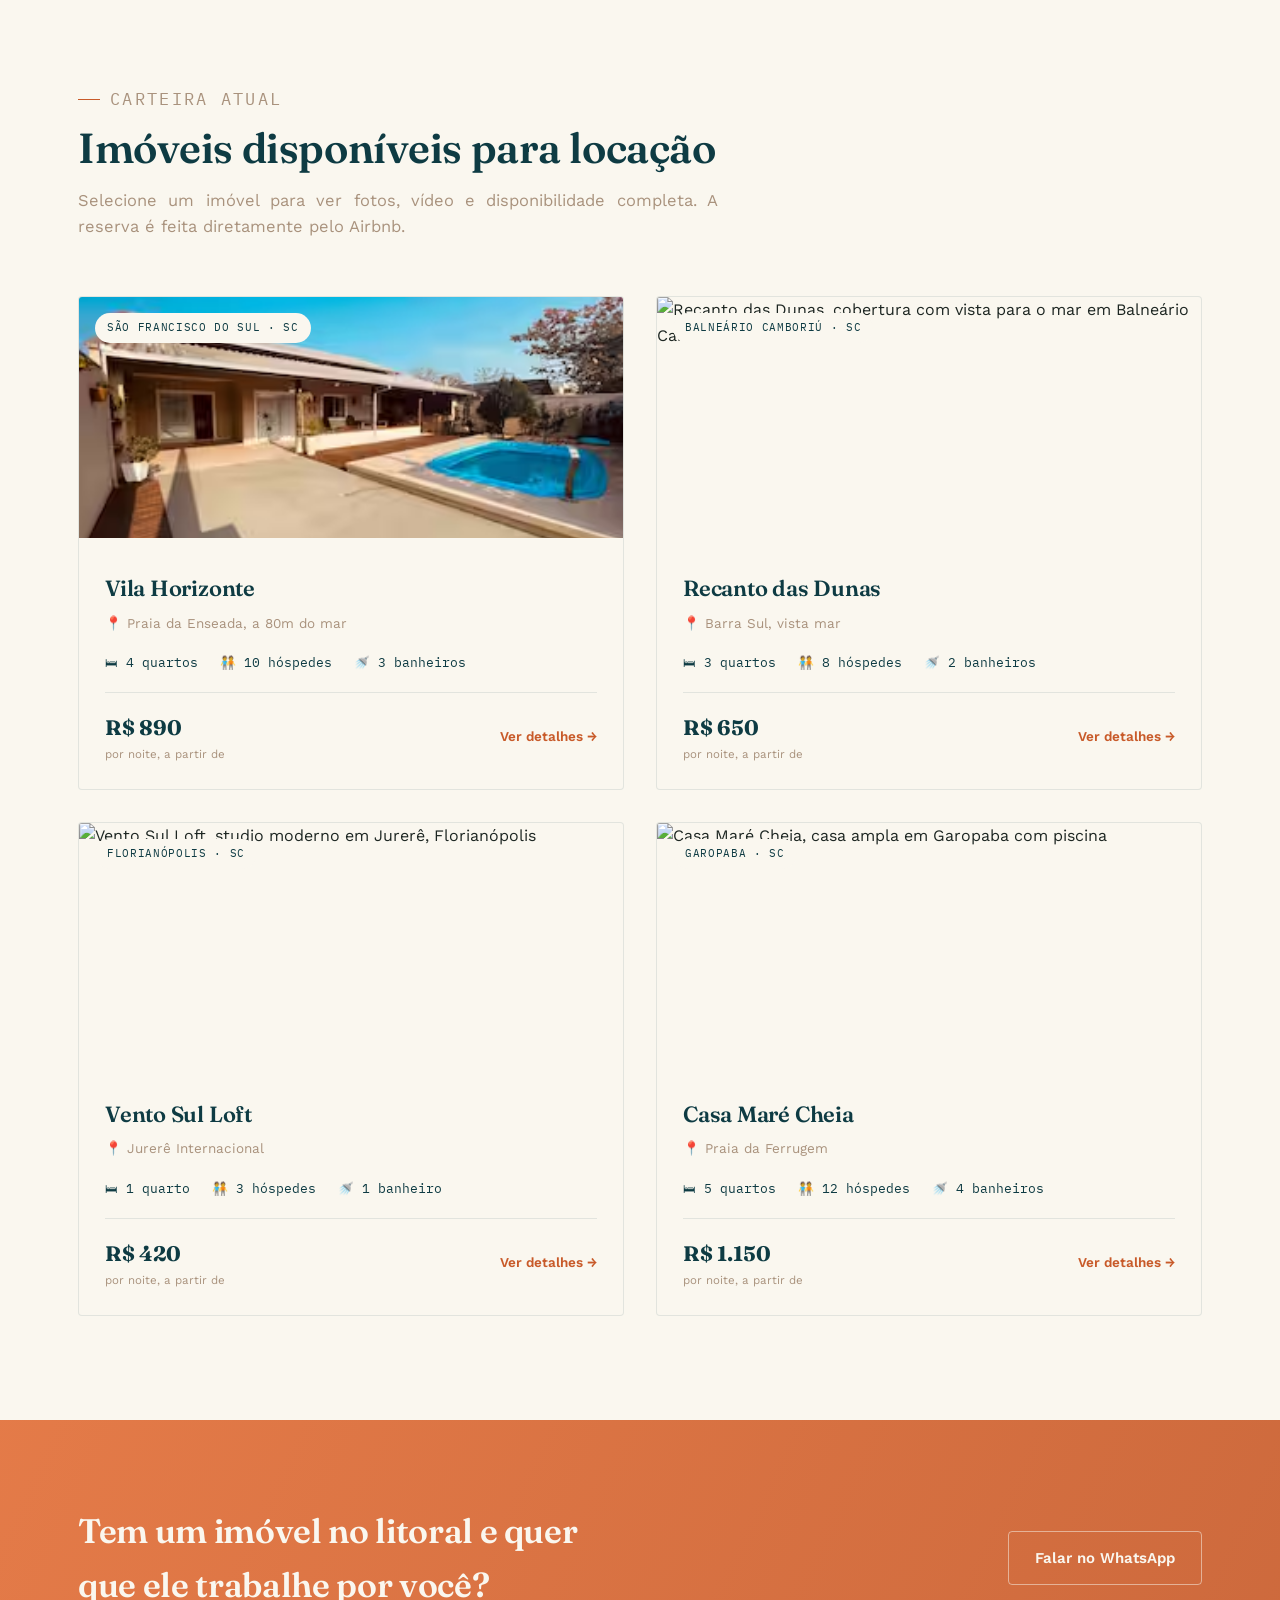
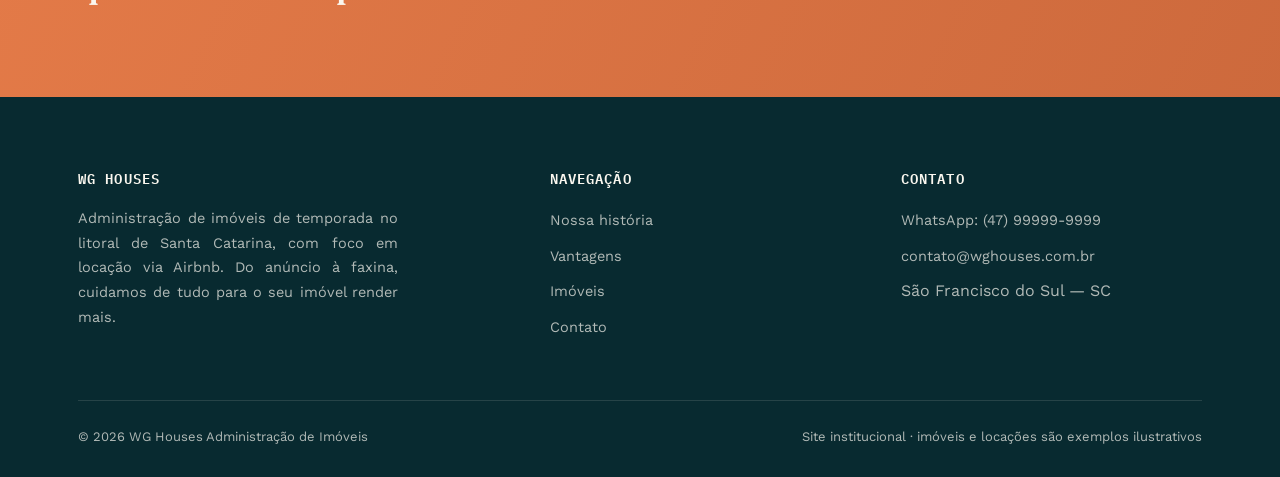
==== commit edc8fe52: "Add files via upload" ====
--- a/index.html
+++ b/index.html
@@ -36,7 +36,7 @@
 <!-- ============ HERO ============ -->
 <section class="hero">
   <div class="container hero-inner">
-    <p class="eyebrow">Litoral de Santa Catarina</p>
+    <p class="eyebrow">São Francisco do Sul</p>
     <h1>Sua casa de temporada,<br><em>cuidada</em> como se fosse nossa.</h1>
     <p class="hero-sub">Cuidamos de cada detalhe do seu imóvel — do anúncio profissional à faxina pós-check-out — para que ele renda mais e dê menos trabalho para você.</p>
     <div class="hero-actions">
@@ -44,10 +44,10 @@
       <a href="#contato" class="btn btn-outline">Quero anunciar meu imóvel</a>
     </div>
     <div class="hero-stats">
-      <div><strong>8 anos</strong><span>De estrada no litoral&nbsp;catarinense</span></div>
-      <div><strong>60+</strong><span>Imóveis sob administração</span></div>
-      <div><strong>94%</strong><span>Taxa média de ocupação</span></div>
-      <div><strong>4.9</strong><span>Nota média dos hóspedes</span></div>
+      <div><strong>6 anos</strong><span>De estrada em São Francisco do Sul</span></div>
+      <div><strong>15+</strong><span>Imóveis sob administração</span></div>
+      <div><strong>90%</strong><span>Taxa média de ocupação</span></div>
+      <div><strong>4.98</strong><span>Nota média dos hóspedes</span></div>
     </div>
   </div>
 </section>
@@ -61,16 +61,15 @@
 <section class="section section-sand" id="historia">
   <div class="container historia">
     <div class="historia-media">
-      <img src="https://images.unsplash.com/photo-1600585154340-be6161a56a0c?auto=format&fit=crop&w=900&q=80"
-           onerror="this.onerror=null;this.src='https://picsum.photos/seed/mare-historia/900/1100'"
+      <img src="images/imovel-1/casa.avif"
            alt="Casa de praia administrada pela WG Houses, com varanda de madeira voltada para o mar">
-      <div class="tag"><strong>2016</strong>Ano em que administramos a primeira casa — a nossa própria, em São Francisco do Sul</div>
+      <div class="tag"><strong>2020</strong>Ano em que administramos a primeira casa — a nossa própria, em São Francisco do Sul</div>
     </div>
     <div class="historia-copy">
       <p class="eyebrow">Nossa história</p>
       <h2>Começamos cuidando de uma casa. A nossa.</h2>
       <p>A WG Houses nasceu em São Francisco do Sul, quando a família fundadora decidiu alugar a própria casa de praia nos meses de baixa temporada. O que era pra ser uma renda extra virou rotina de planilha, chave debaixo do tapete e faxina de véspera — e ficou claro que cuidar bem de um imóvel de temporada é, na prática, um trabalho em tempo integral.</p>
-      <p>Foi daí que surgiu a ideia de fazer isso por outras famílias da região. Começamos com três casas entre amigos e vizinhos. Hoje administramos dezenas de imóveis ao longo do litoral catarinense, sempre com o mesmo princípio: tratar cada casa como se fosse a nossa, porque durante anos, literalmente, foi.</p>
+      <p>Foi daí que surgiu a ideia de fazer isso por outras famílias da região. Começamos com três casas entre amigos e vizinhos. Hoje administramos dezenas de imóveis em São Francisco do Sul, sempre com o mesmo princípio: tratar cada casa como se fosse a nossa, porque durante anos, literalmente, foi.</p>
       <p class="historia-signature">"A gente não administra anúncios. A gente administra a tranquilidade de quem confiou a casa pra gente."</p>
     </div>
   </div>
--- a/css/style.css
+++ b/css/style.css
@@ -21,7 +21,7 @@
 }
 
 *,*::before,*::after{ box-sizing:border-box; }
-html{ scroll-behavior:smooth; }
+html{ scroll-behavior:smooth; overflow-x:hidden; }
 body{
   margin:0;
   background:var(--foam);
@@ -30,6 +30,7 @@
   font-size:16px;
   line-height:1.6;
   -webkit-font-smoothing:antialiased;
+  overflow-x:hidden;
 }
 img{ max-width:100%; display:block; }
 a{ color:inherit; text-decoration:none; }
@@ -41,7 +42,13 @@
   color:var(--tide);
   letter-spacing:-0.01em;
 }
-p{ margin:0; }
+p{
+  margin:0;
+  text-align:justify;
+  text-justify:inter-word;
+  -webkit-hyphens:auto;
+  hyphens:auto;
+}
 .container{
   max-width:var(--container);
   margin:0 auto;
@@ -170,11 +177,11 @@
   align-items:flex-end;
   background:
     linear-gradient(180deg, rgba(8,42,48,.35) 0%, rgba(8,42,48,.55) 55%, rgba(8,42,48,.92) 100%),
-    url("https://images.unsplash.com/photo-1499793983690-e29da59ef1c2?auto=format&fit=crop&w=1800&q=80") center/cover no-repeat;
+    url("../images/imovel-1/casa.avif") center/cover no-repeat;
   color:var(--foam);
 }
 .hero-inner{
-  padding:0 0 64px;
+  padding-bottom:64px;
   width:100%;
 }
 .hero .eyebrow{ color:var(--sand); }
@@ -523,10 +530,10 @@
   position:relative;
   color:var(--foam);
   padding:150px 0 60px;
-  background:
-    linear-gradient(180deg, rgba(8,42,48,.55) 0%, rgba(8,42,48,.88) 85%),
-    var(--p-hero-img, none) center/cover no-repeat;
   background-color:var(--tide);
+  background-size:cover;
+  background-position:center;
+  background-repeat:no-repeat;
 }
 .p-hero .breadcrumb{
   font-family:var(--font-mono);
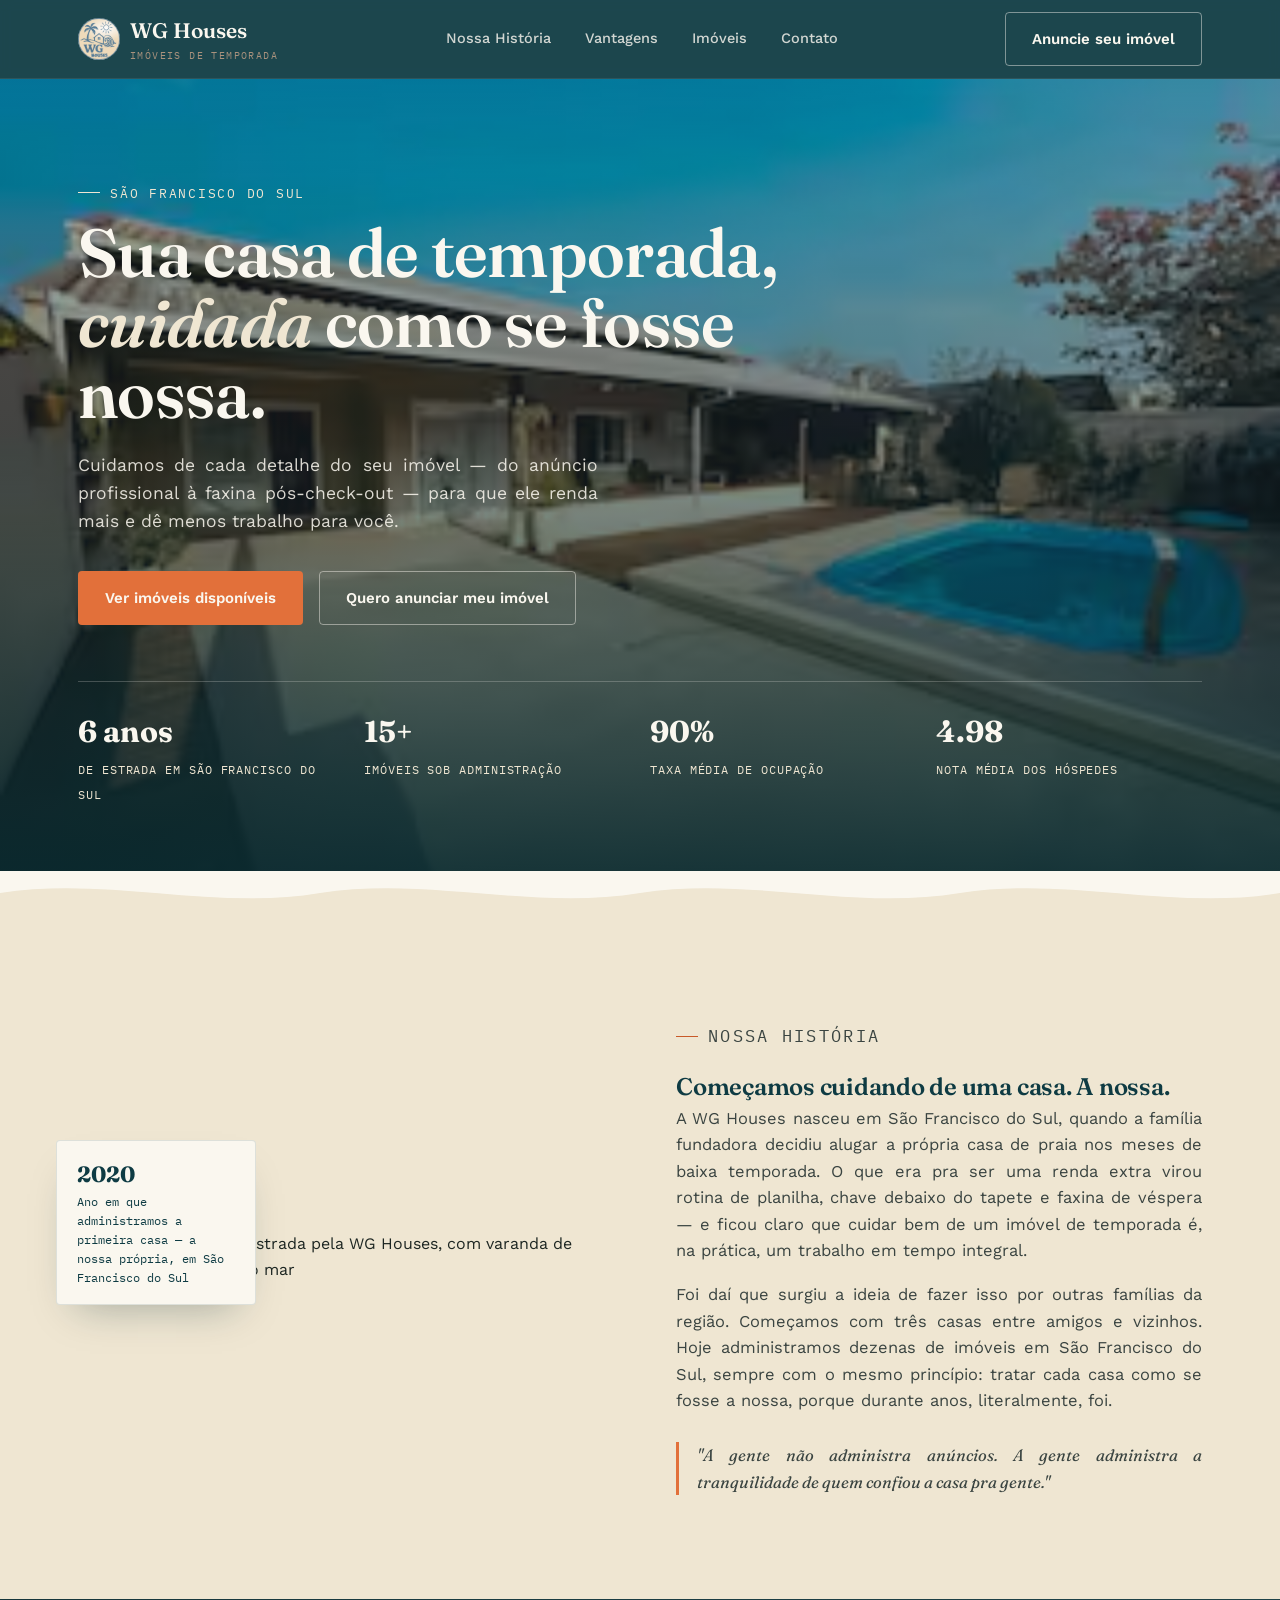
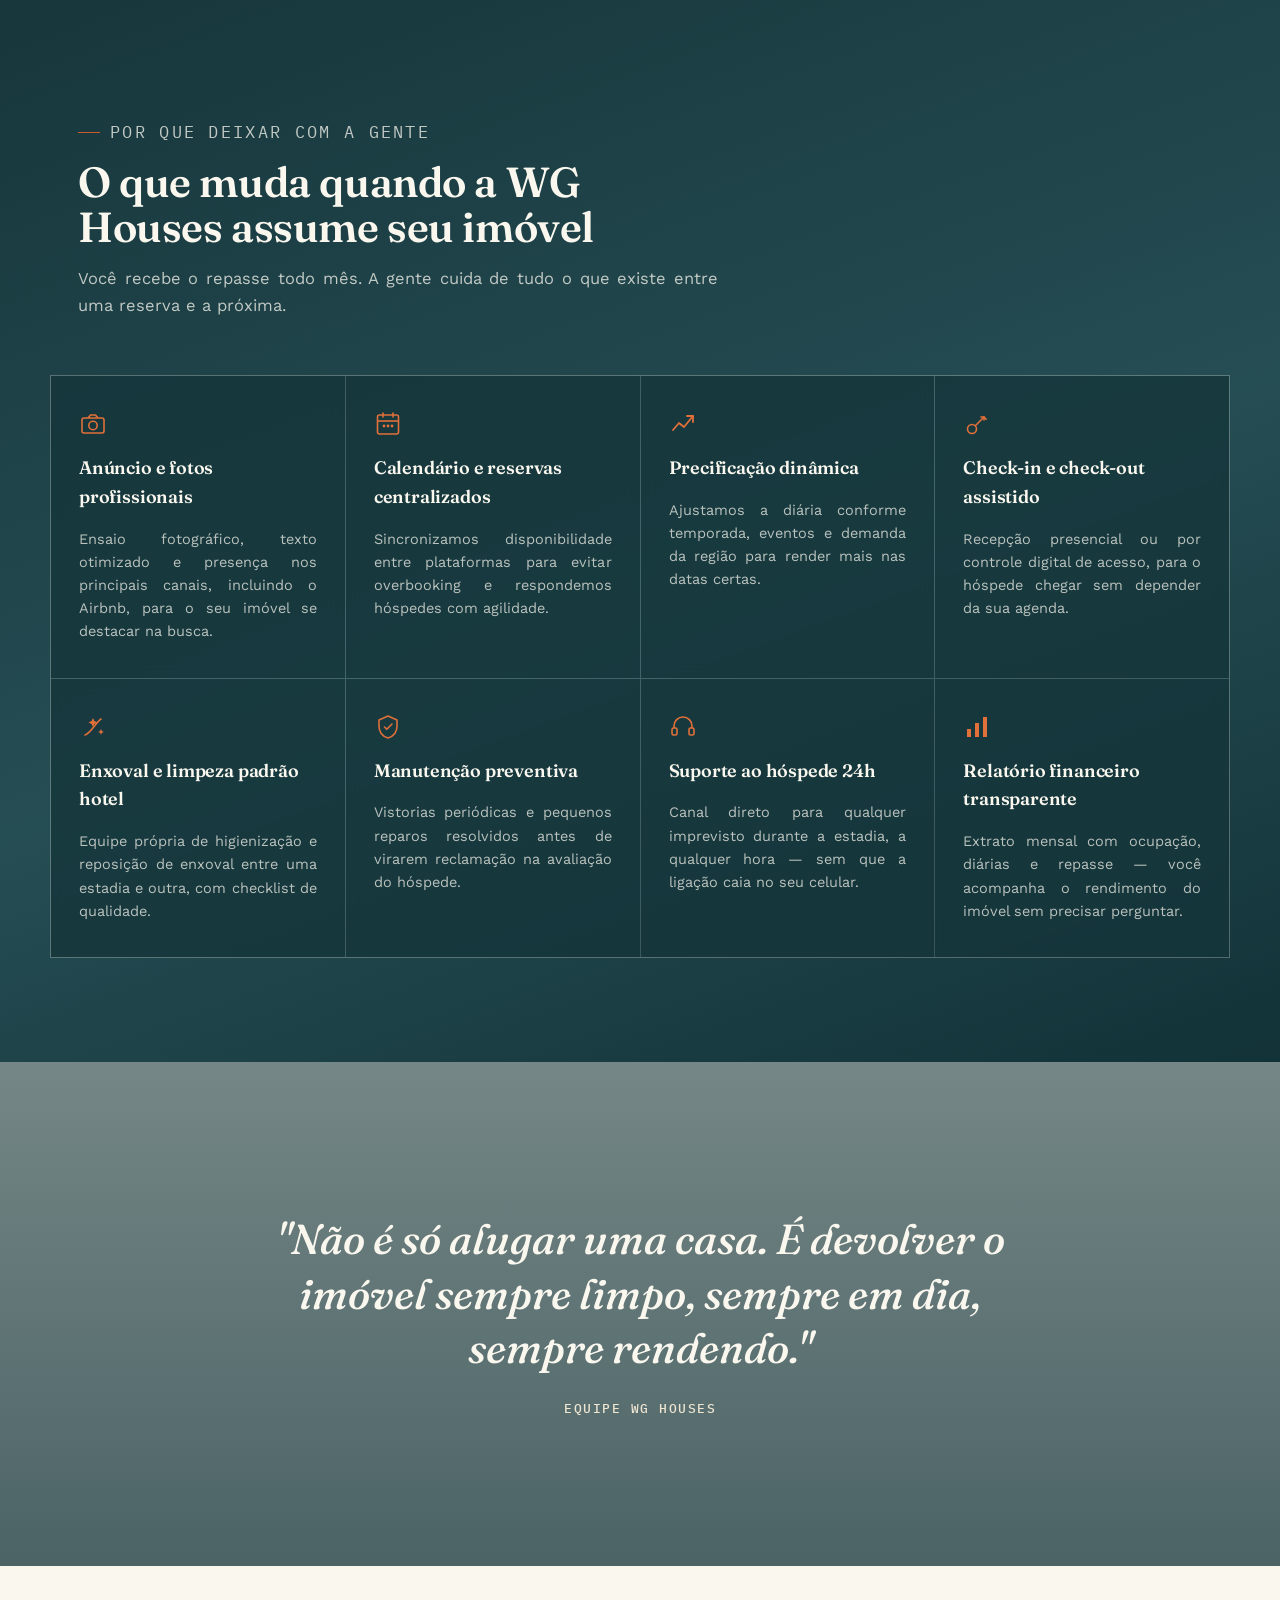
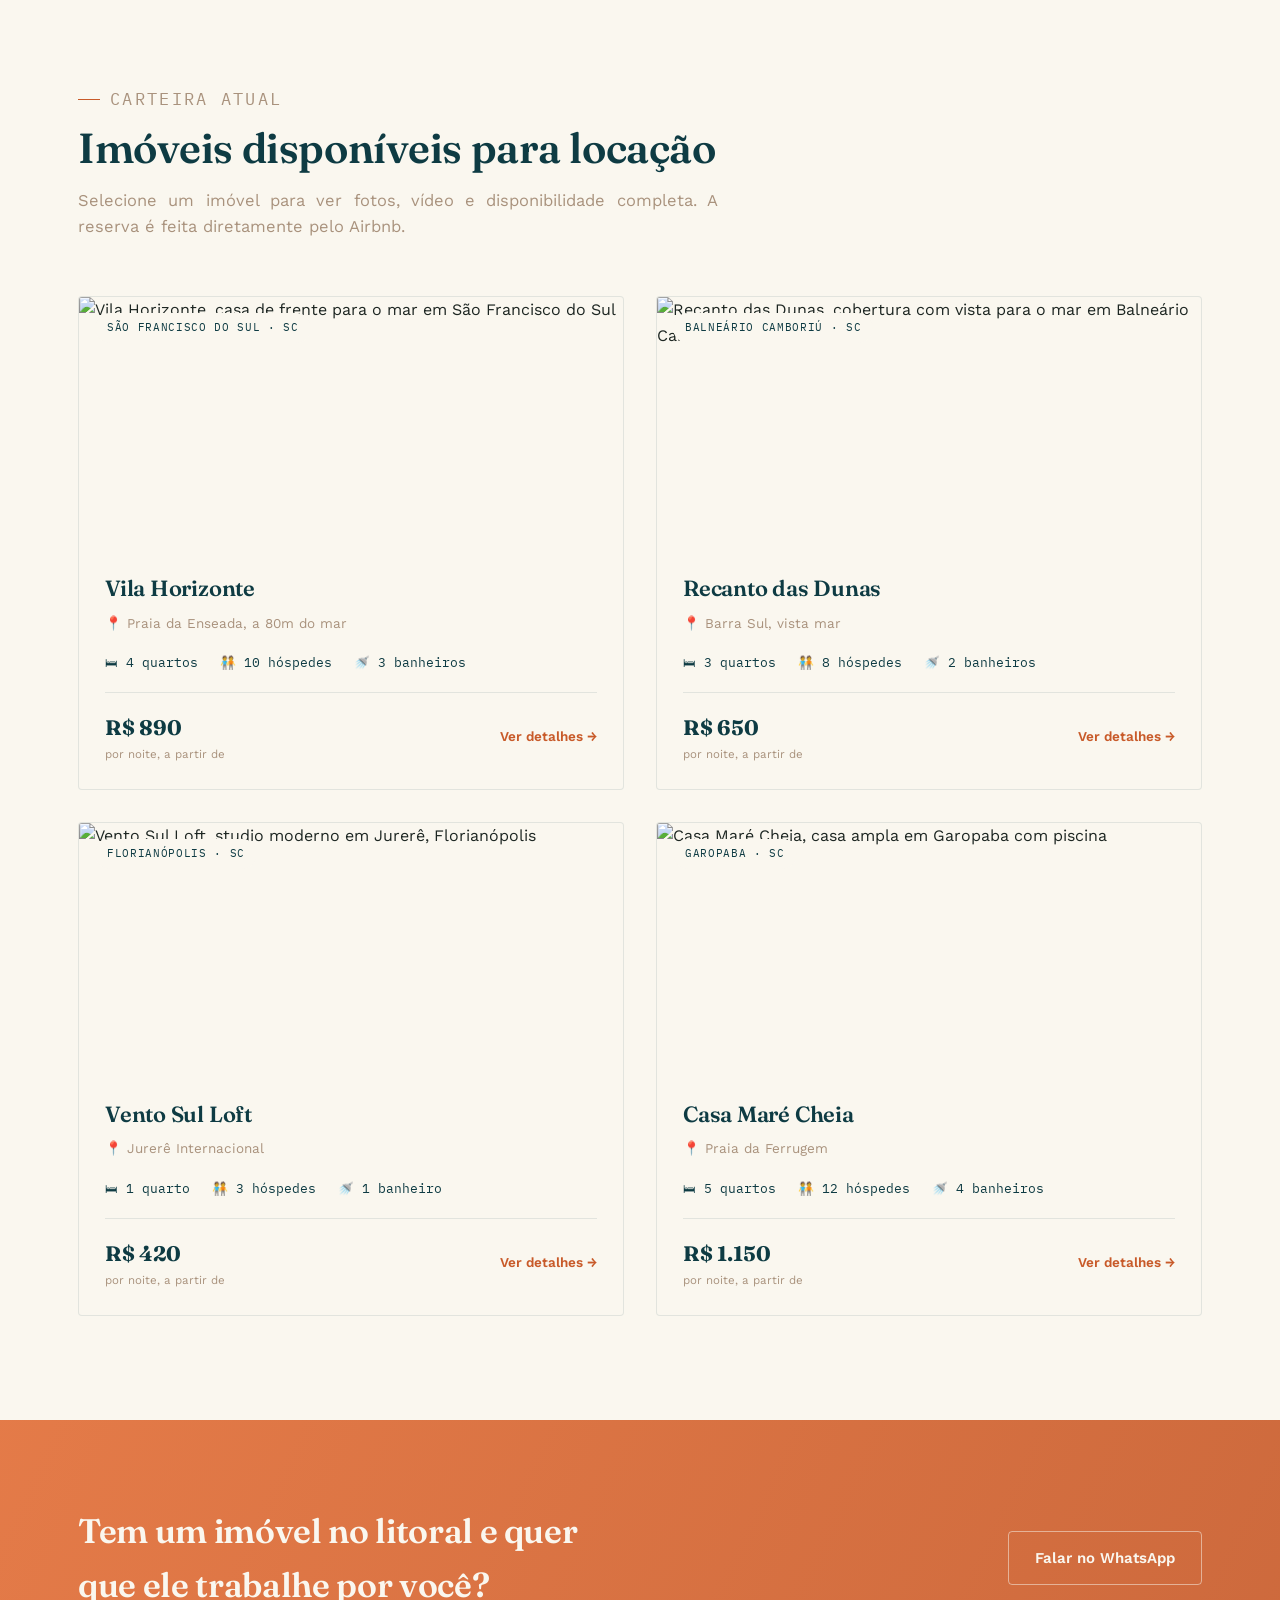
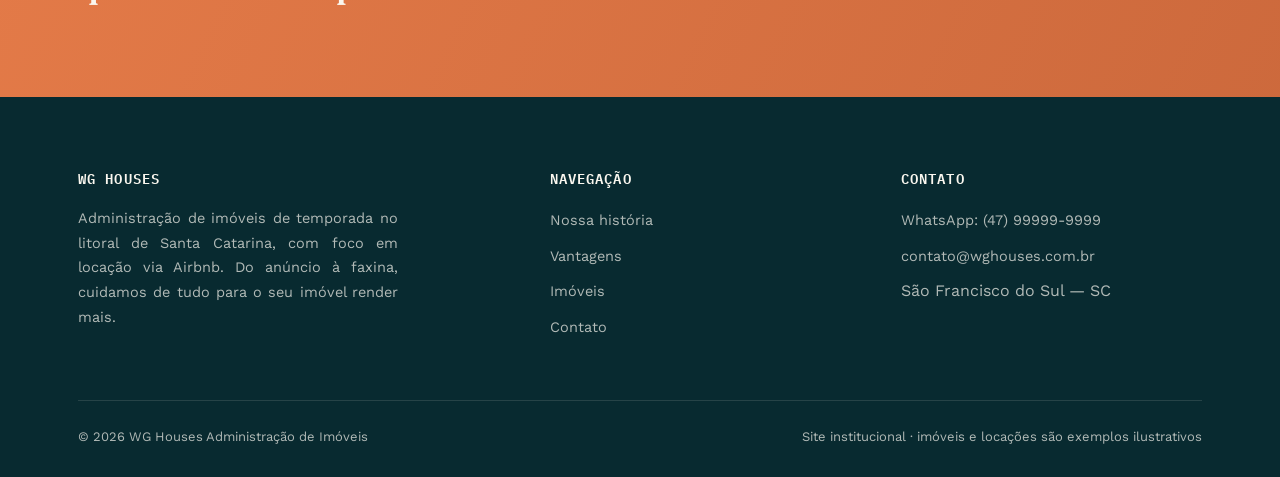
==== commit 98df9bbf: "Add files via upload" ====
--- a/index.html
+++ b/index.html
@@ -61,7 +61,7 @@
 <section class="section section-sand" id="historia">
   <div class="container historia">
     <div class="historia-media">
-      <img src="images/imovel-1/casa.avif"
+      <img src="images/imovel-1/casa1.avif"
            alt="Casa de praia administrada pela WG Houses, com varanda de madeira voltada para o mar">
       <div class="tag"><strong>2020</strong>Ano em que administramos a primeira casa — a nossa própria, em São Francisco do Sul</div>
     </div>
@@ -160,7 +160,7 @@
 
       <a class="card-imovel" href="imovel-1.html">
         <div class="photo">
-          <img src="images/imovel-1/casa.avif" alt="Vila Horizonte, casa de frente para o mar em São Francisco do Sul">
+          <img src="images/imovel-1/casa1.avif" alt="Vila Horizonte, casa de frente para o mar em São Francisco do Sul">
           <span class="badge">São Francisco do Sul · SC</span>
         </div>
         <div class="body">
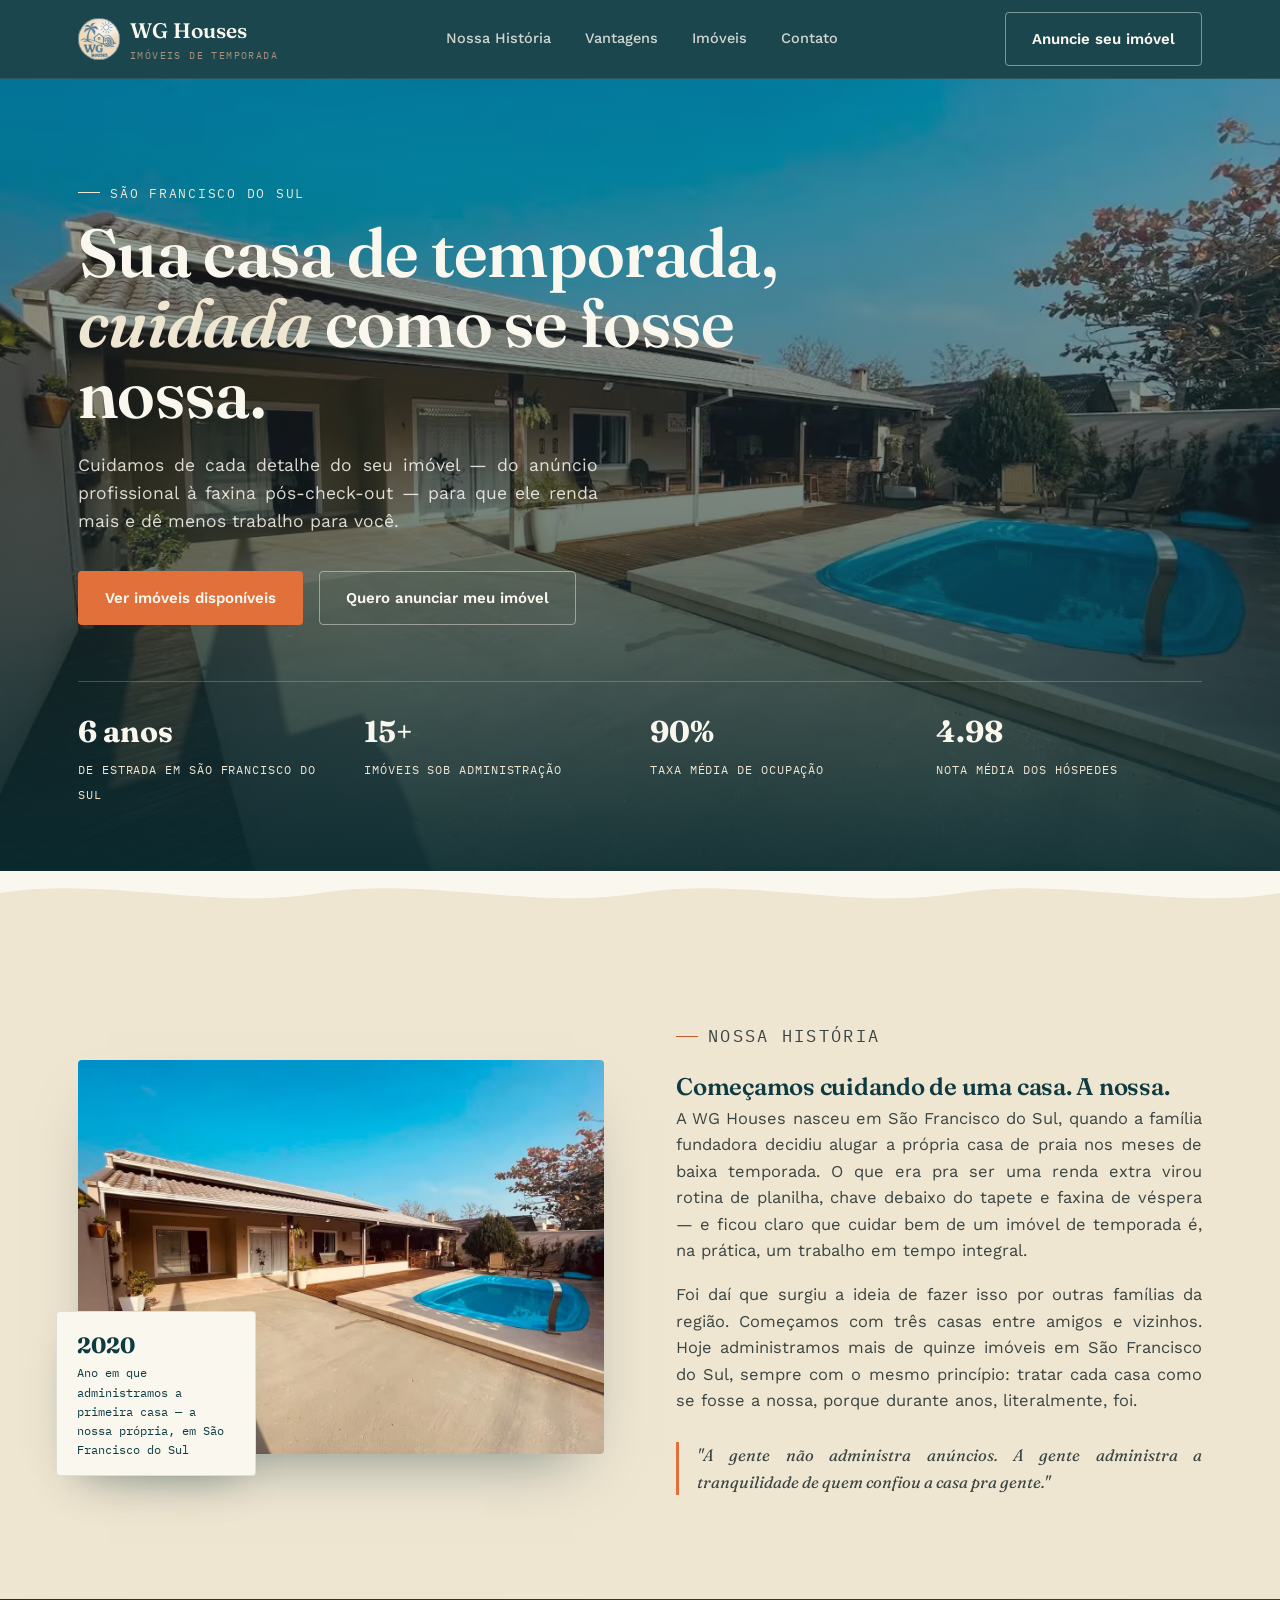
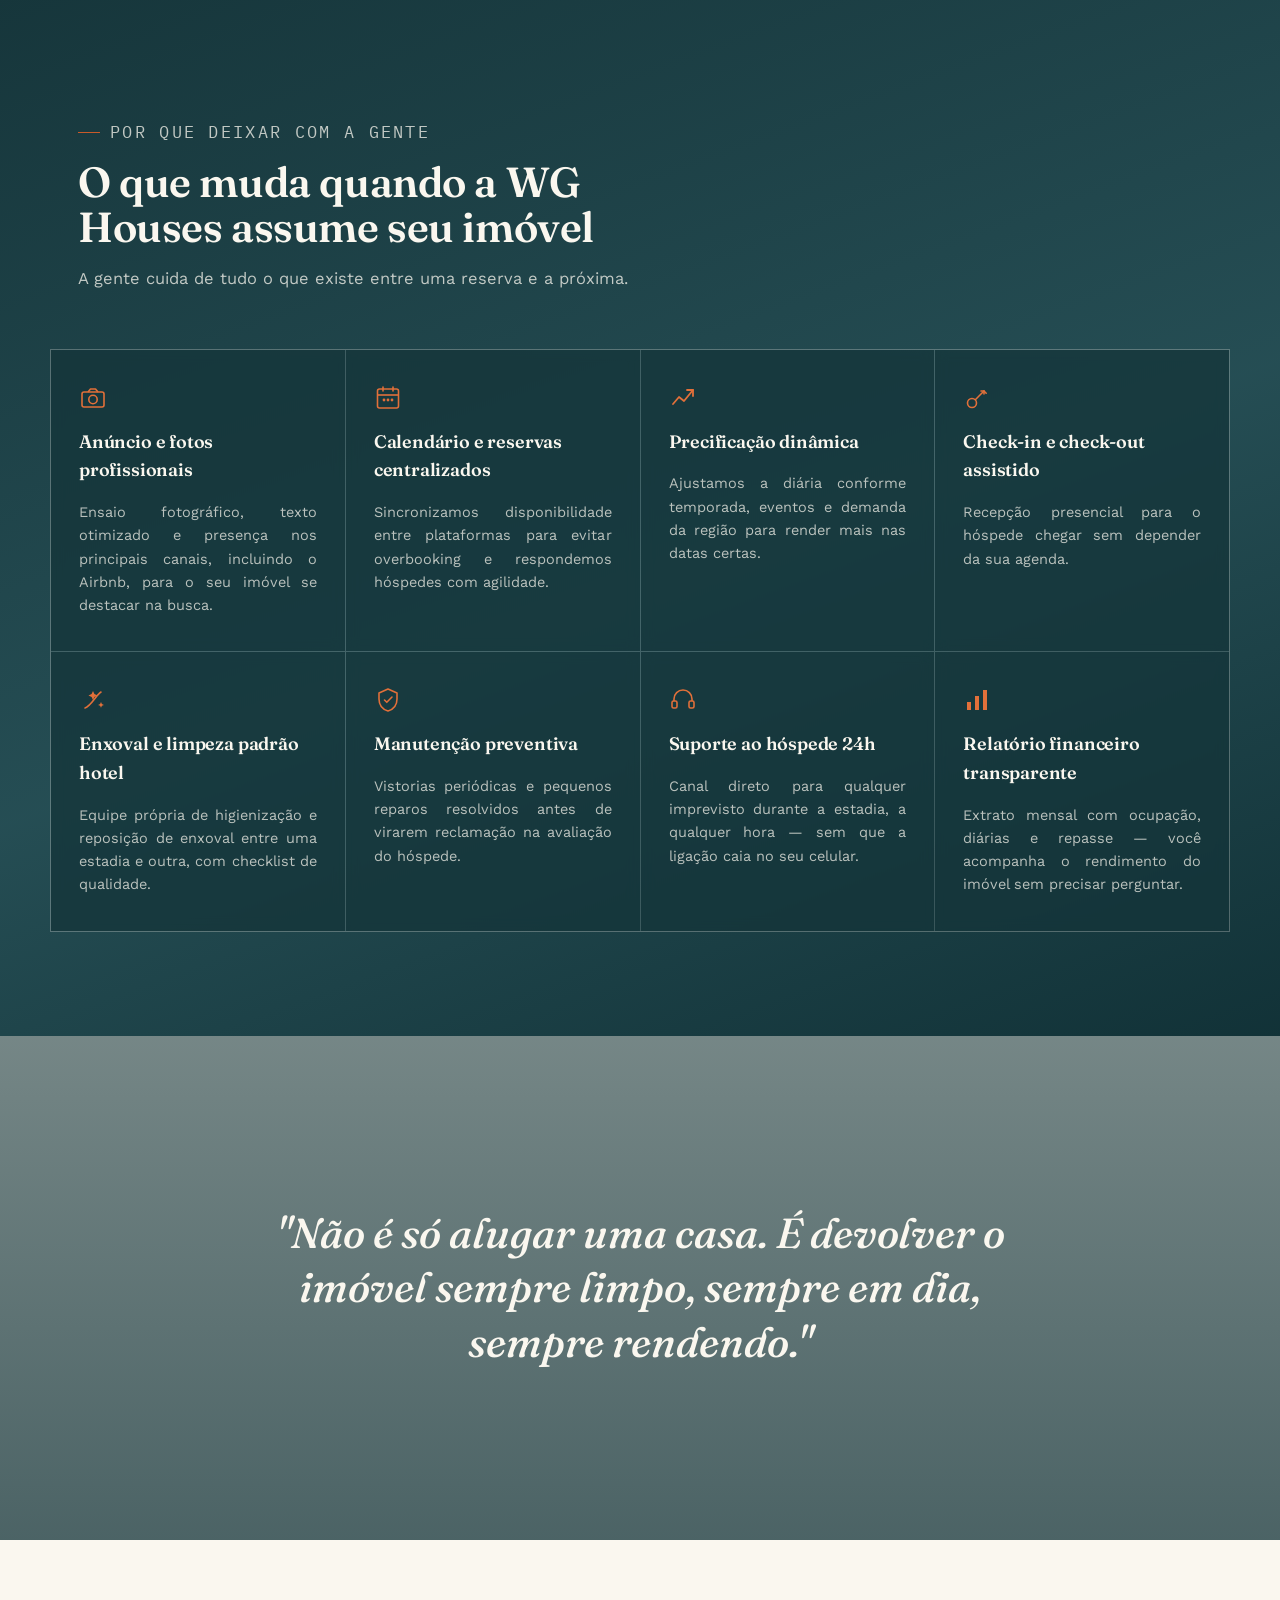
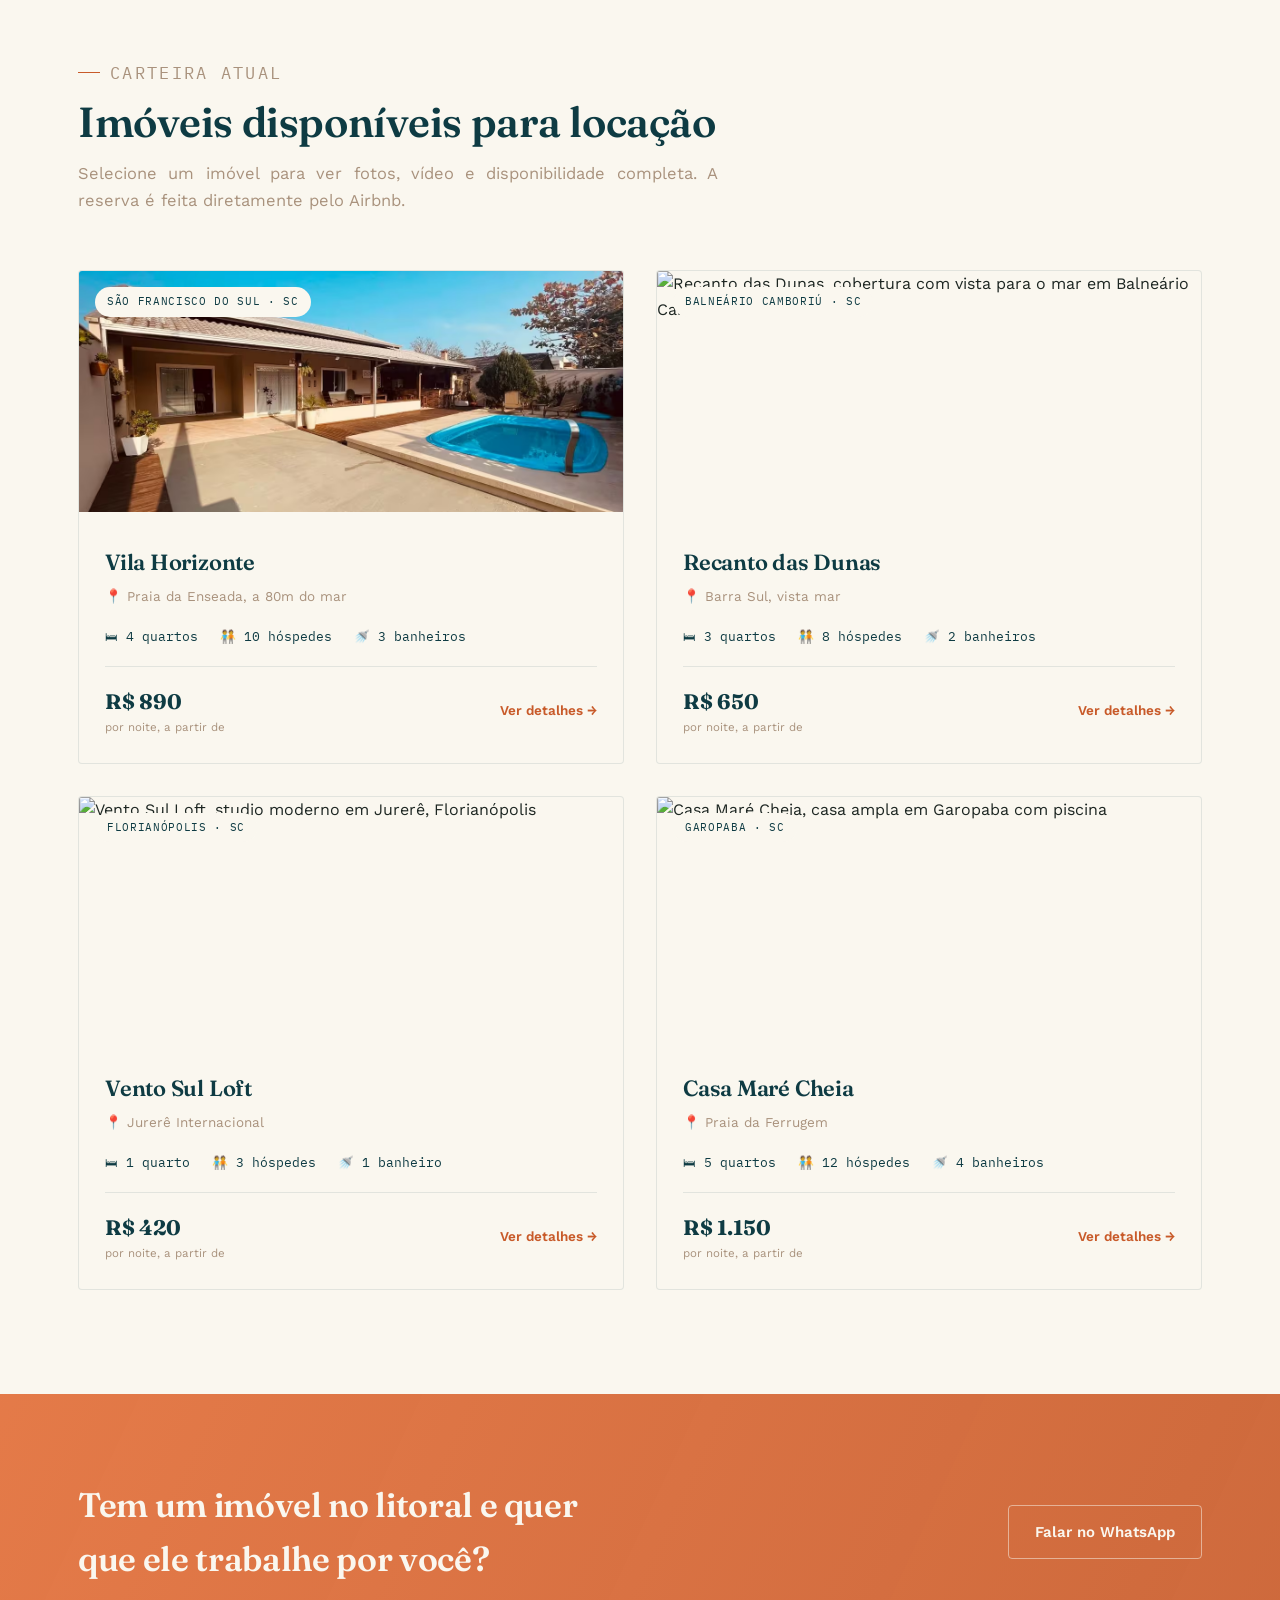
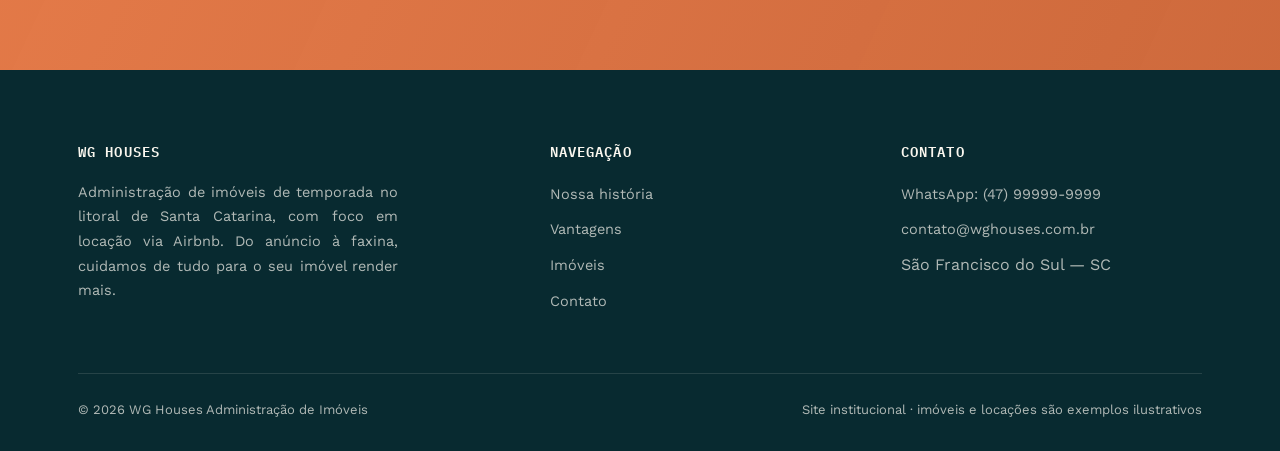
==== commit 3e7f40a8: "Add files via upload" ====
--- a/index.html
+++ b/index.html
@@ -62,14 +62,14 @@
   <div class="container historia">
     <div class="historia-media">
       <img src="images/imovel-1/casa1.avif"
-           alt="Casa de praia administrada pela WG Houses, com varanda de madeira voltada para o mar">
+           alt="Casa de praia administrada pela WG Houses">
       <div class="tag"><strong>2020</strong>Ano em que administramos a primeira casa — a nossa própria, em São Francisco do Sul</div>
     </div>
     <div class="historia-copy">
       <p class="eyebrow">Nossa história</p>
       <h2>Começamos cuidando de uma casa. A nossa.</h2>
       <p>A WG Houses nasceu em São Francisco do Sul, quando a família fundadora decidiu alugar a própria casa de praia nos meses de baixa temporada. O que era pra ser uma renda extra virou rotina de planilha, chave debaixo do tapete e faxina de véspera — e ficou claro que cuidar bem de um imóvel de temporada é, na prática, um trabalho em tempo integral.</p>
-      <p>Foi daí que surgiu a ideia de fazer isso por outras famílias da região. Começamos com três casas entre amigos e vizinhos. Hoje administramos dezenas de imóveis em São Francisco do Sul, sempre com o mesmo princípio: tratar cada casa como se fosse a nossa, porque durante anos, literalmente, foi.</p>
+      <p>Foi daí que surgiu a ideia de fazer isso por outras famílias da região. Começamos com três casas entre amigos e vizinhos. Hoje administramos mais de quinze imóveis em São Francisco do Sul, sempre com o mesmo princípio: tratar cada casa como se fosse a nossa, porque durante anos, literalmente, foi.</p>
       <p class="historia-signature">"A gente não administra anúncios. A gente administra a tranquilidade de quem confiou a casa pra gente."</p>
     </div>
   </div>
@@ -81,7 +81,7 @@
     <div class="section-head">
       <p class="eyebrow">Por que deixar com a gente</p>
       <h2>O que muda quando a WG Houses assume seu imóvel</h2>
-      <p>Você recebe o repasse todo mês. A gente cuida de tudo o que existe entre uma reserva e a próxima.</p>
+      <p>A gente cuida de tudo o que existe entre uma reserva e a próxima.</p>
     </div>
   </div>
   <div class="container" style="padding:0;">
@@ -108,7 +108,7 @@
       <div class="vantagem">
         <svg class="icon" width="28" height="28" viewBox="0 0 28 28" fill="none"><circle cx="9" cy="19" r="4.5" stroke="currentColor" stroke-width="1.6"/><path d="M12.3 15.7L21 7" stroke="currentColor" stroke-width="1.6" stroke-linecap="round"/><path d="M18 7l3 0 0 3" stroke="currentColor" stroke-width="1.6" stroke-linecap="round" stroke-linejoin="round"/><path d="M21 7l2.2 2.2" stroke="currentColor" stroke-width="1.6" stroke-linecap="round"/></svg>
         <h4>Check-in e check-out assistido</h4>
-        <p>Recepção presencial ou por controle digital de acesso, para o hóspede chegar sem depender da sua agenda.</p>
+        <p>Recepção presencial para o hóspede chegar sem depender da sua agenda.</p>
       </div>
 
       <div class="vantagem">
@@ -143,7 +143,6 @@
 <section class="quote-banner">
   <blockquote>
     "Não é só alugar uma casa. É devolver o imóvel sempre limpo, sempre em dia, sempre rendendo."
-    <cite>Equipe WG Houses</cite>
   </blockquote>
 </section>
 
--- a/css/style.css
+++ b/css/style.css
@@ -177,7 +177,7 @@
   align-items:flex-end;
   background:
     linear-gradient(180deg, rgba(8,42,48,.35) 0%, rgba(8,42,48,.55) 55%, rgba(8,42,48,.92) 100%),
-    url("../images/imovel-1/casa.avif") center/cover no-repeat;
+    url("../images/imovel-1/casa1.avif") center/cover no-repeat;
   color:var(--foam);
 }
 .hero-inner{
@@ -287,6 +287,9 @@
 }
 .historia-media{ position:relative; }
 .historia-media img{
+  width:100%;
+  height:auto;
+  display:block;
   border-radius:var(--radius);
   box-shadow:0 30px 60px -30px rgba(8,42,48,.5);
 }
@@ -449,7 +452,7 @@
   padding:80px 24px;
   background:
     linear-gradient(180deg, rgba(8,42,48,.55) 0%, rgba(8,42,48,.72) 100%),
-    url("https://images.unsplash.com/photo-1439066615861-d1af74d74000?auto=format&fit=crop&w=1800&q=80") center 30%/cover fixed no-repeat;
+    url("../images/geral/Praia.webp") center 30%/cover fixed no-repeat;
 }
 @supports (-webkit-touch-callout: none){
   .quote-banner{ background-attachment:scroll; }
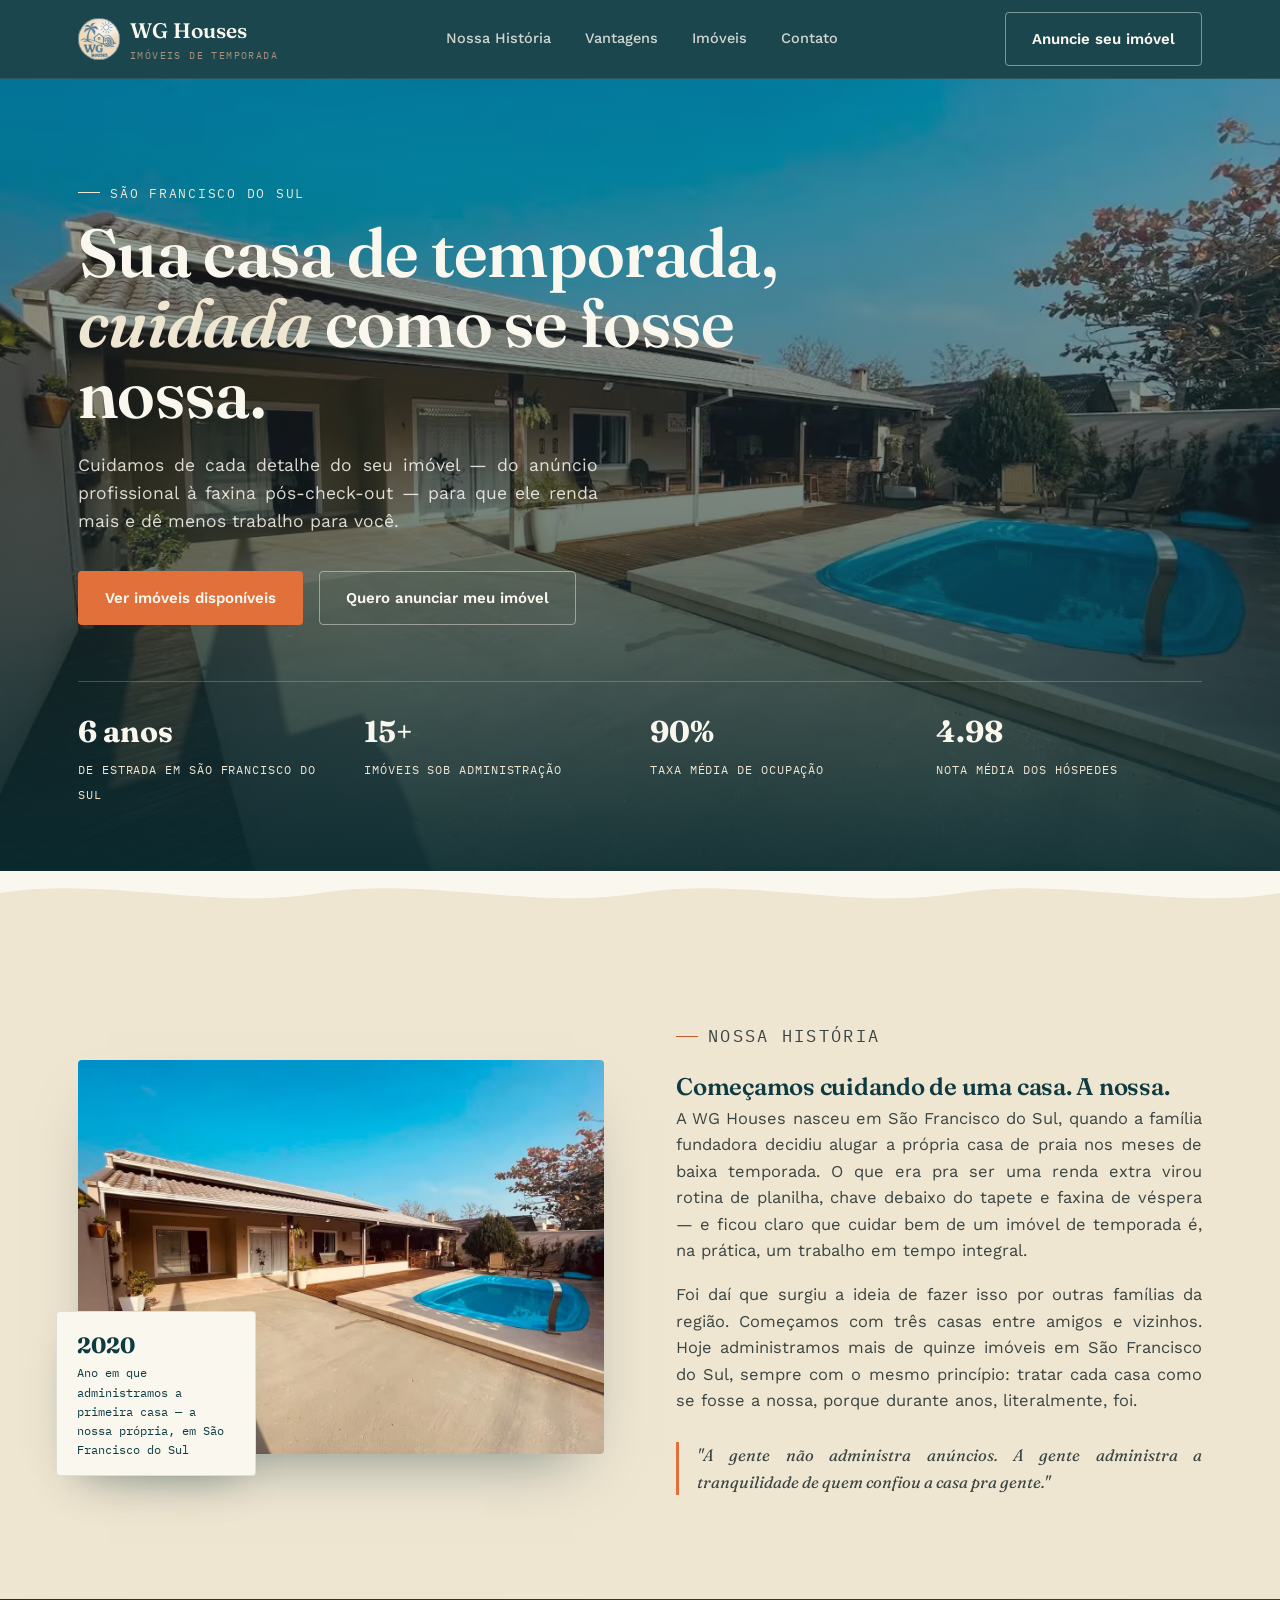
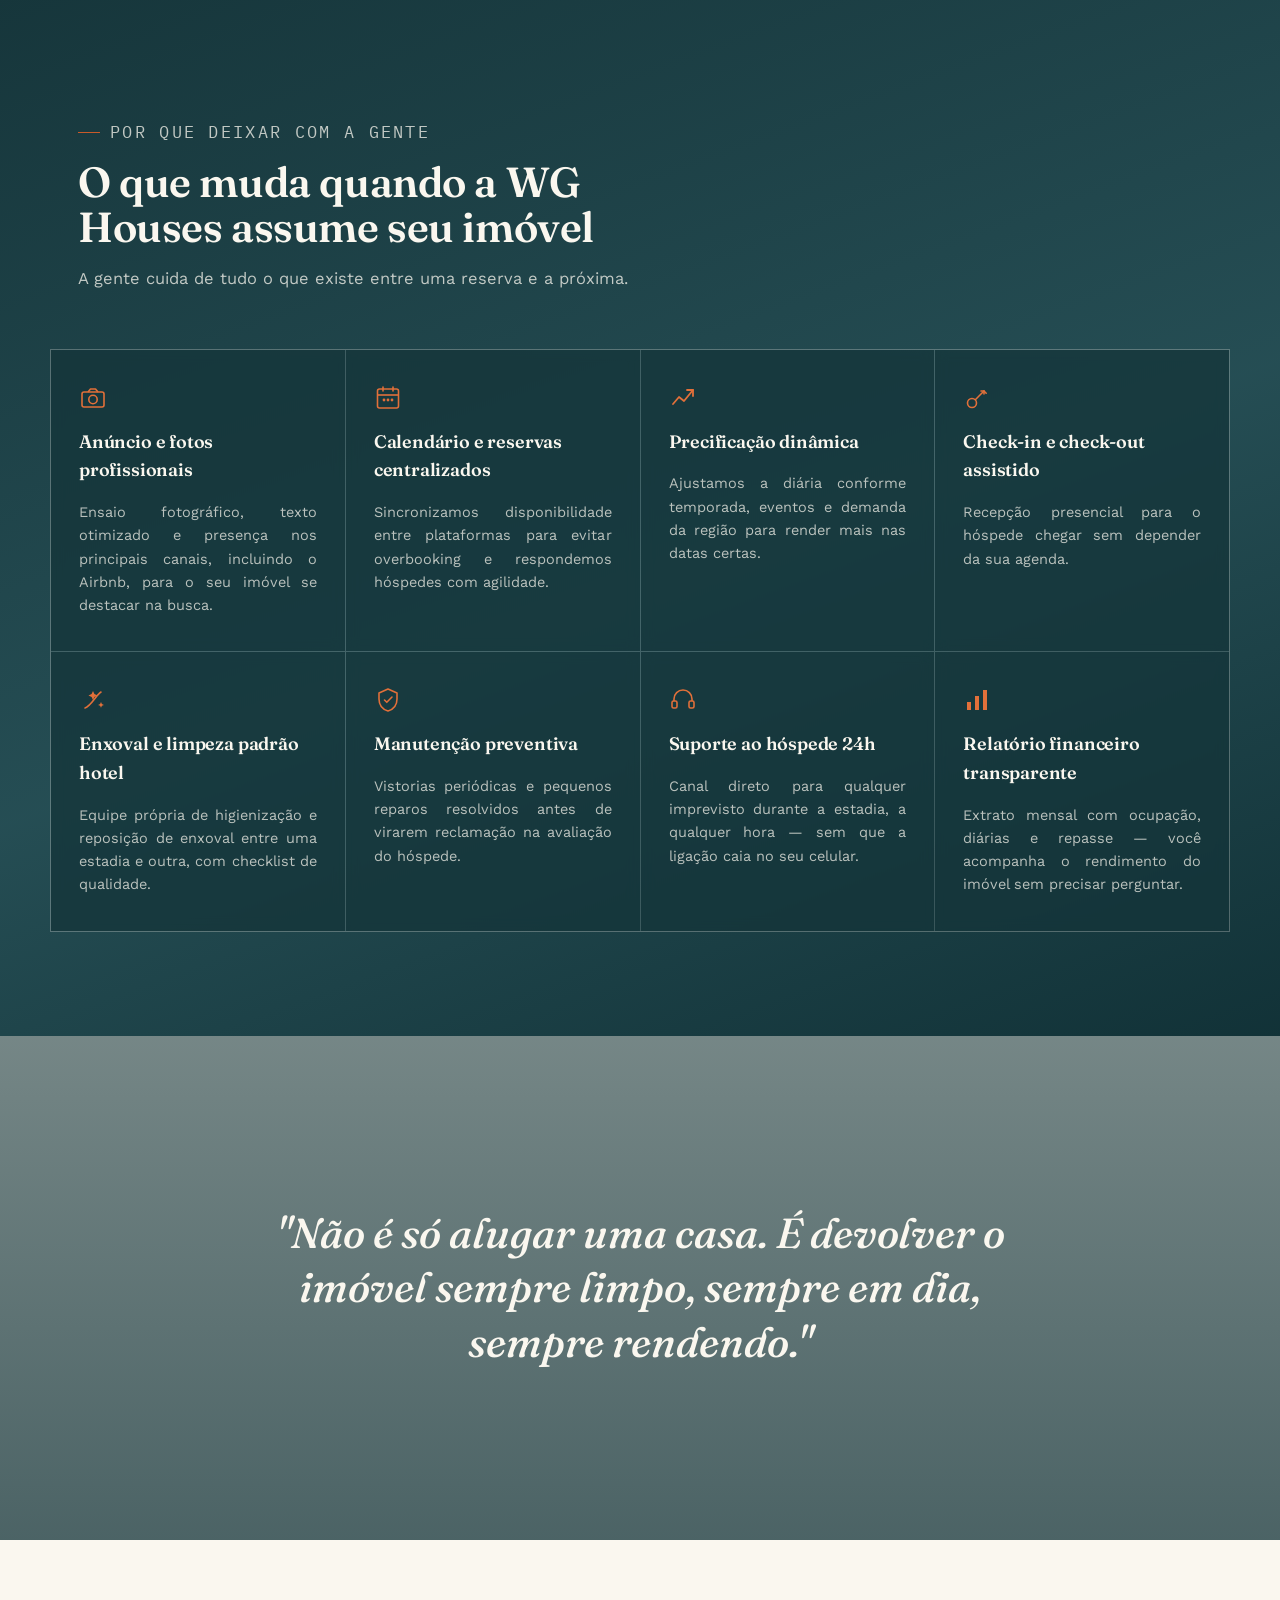
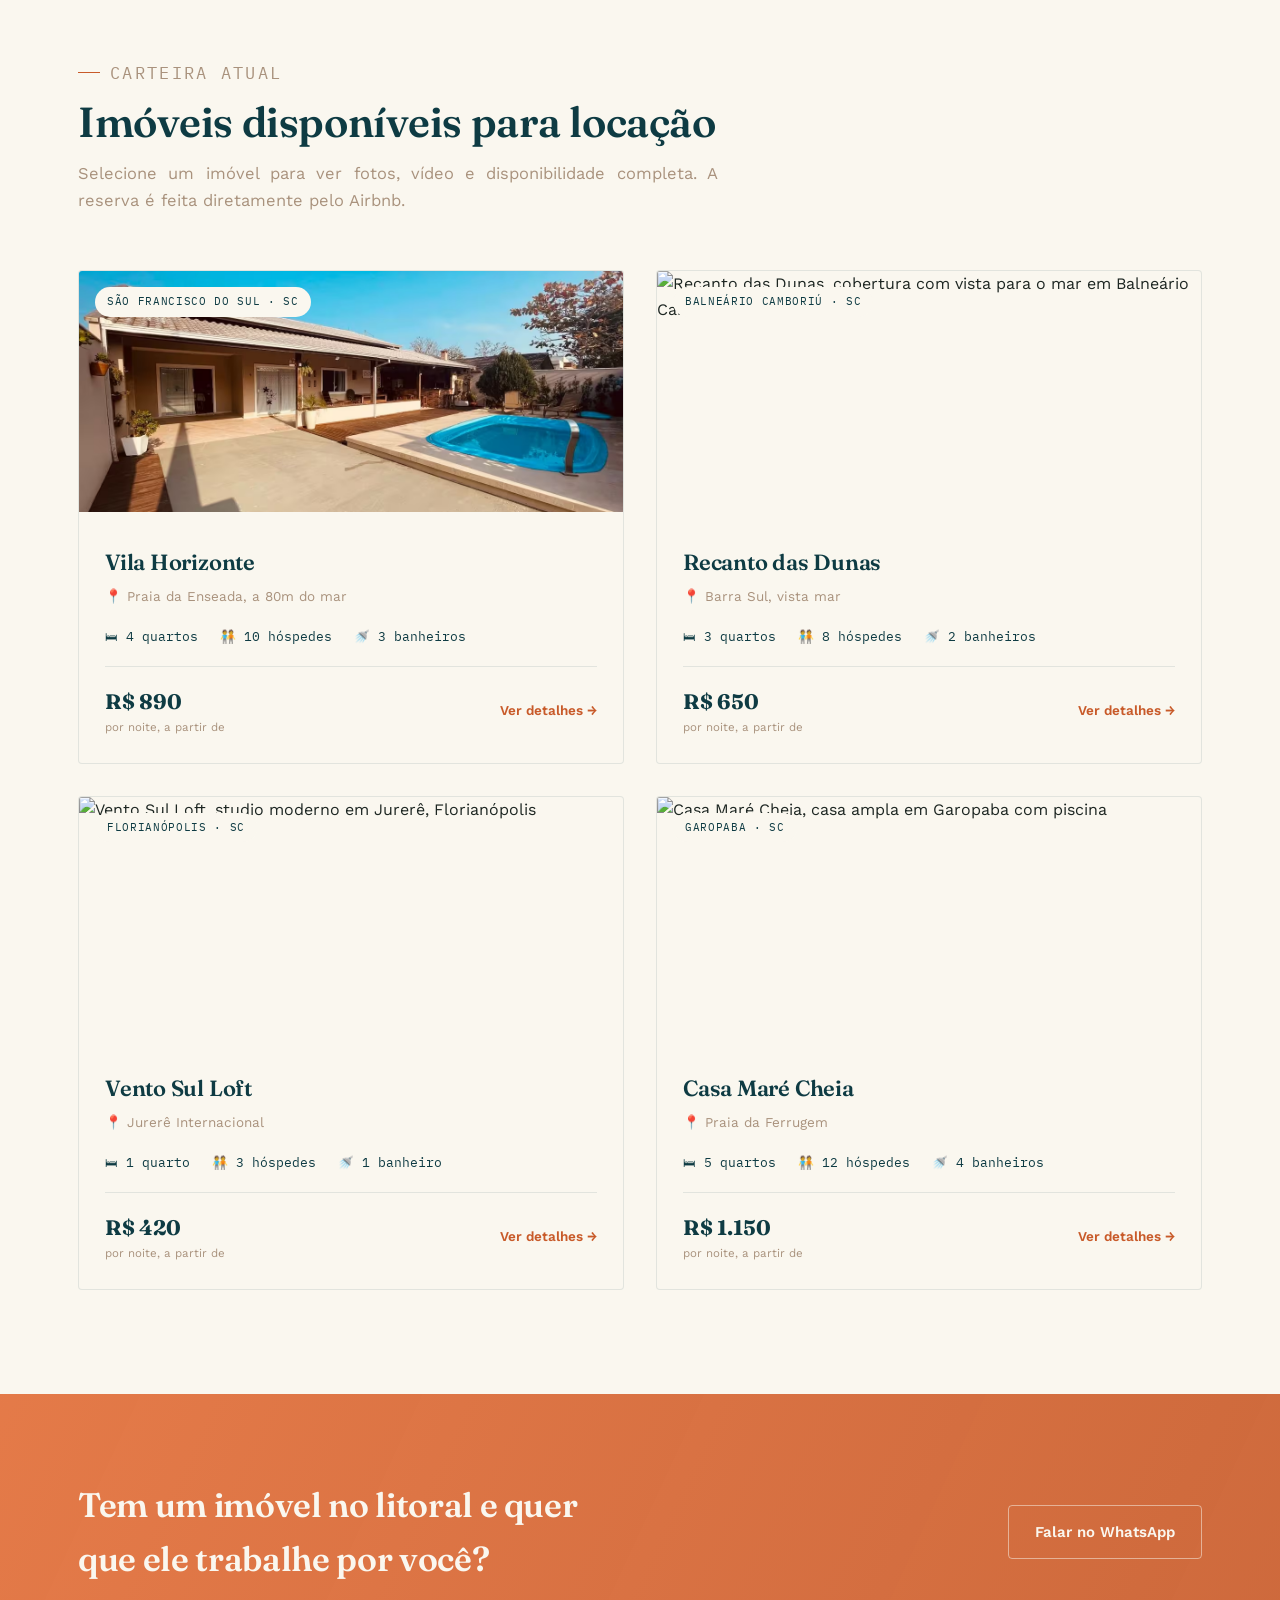
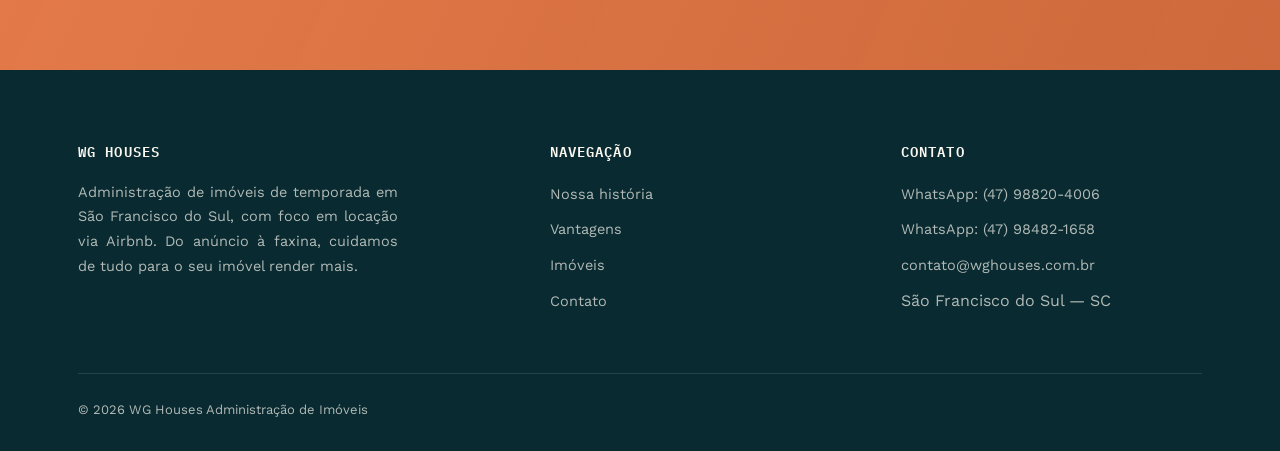
==== commit a8dd786f: "Add files via upload" ====
--- a/index.html
+++ b/index.html
@@ -251,7 +251,7 @@
 <section class="cta-band" id="contato">
   <div class="container">
     <h2>Tem um imóvel no litoral e quer que ele trabalhe por você?</h2>
-    <a class="btn btn-outline" href="https://wa.me/5547999999999" target="_blank" rel="noopener">Falar no WhatsApp</a>
+    <a class="btn btn-outline" href="https://wa.me/5547988204006" target="_blank" rel="noopener">Falar no WhatsApp</a>
   </div>
 </section>
 
@@ -261,7 +261,7 @@
     <div class="footer-grid">
       <div>
         <h4>WG Houses</h4>
-        <p>Administração de imóveis de temporada no litoral de Santa Catarina, com foco em locação via Airbnb. Do anúncio à faxina, cuidamos de tudo para o seu imóvel render mais.</p>
+        <p>Administração de imóveis de temporada em São Francisco do Sul, com foco em locação via Airbnb. Do anúncio à faxina, cuidamos de tudo para o seu imóvel render mais.</p>
       </div>
       <div>
         <h4>Navegação</h4>
@@ -275,7 +275,8 @@
       <div>
         <h4>Contato</h4>
         <ul class="footer-links">
-          <li><a href="https://wa.me/5547999999999" target="_blank" rel="noopener">WhatsApp: (47) 99999-9999</a></li>
+          <li><a href="https://wa.me/5547988204006" target="_blank" rel="noopener">WhatsApp: (47) 98820-4006</a></li>
+          <li><a href="https://wa.me/5547984821658" target="_blank" rel="noopener">WhatsApp: (47) 98482-1658</a></li>
           <li><a href="mailto:contato@wghouses.com.br">contato@wghouses.com.br</a></li>
           <li>São Francisco do Sul — SC</li>
         </ul>
@@ -283,7 +284,6 @@
     </div>
     <div class="footer-bottom">
       <span>© <span data-year></span> WG Houses Administração de Imóveis</span>
-      <span>Site institucional · imóveis e locações são exemplos ilustrativos</span>
     </div>
   </div>
 </footer>
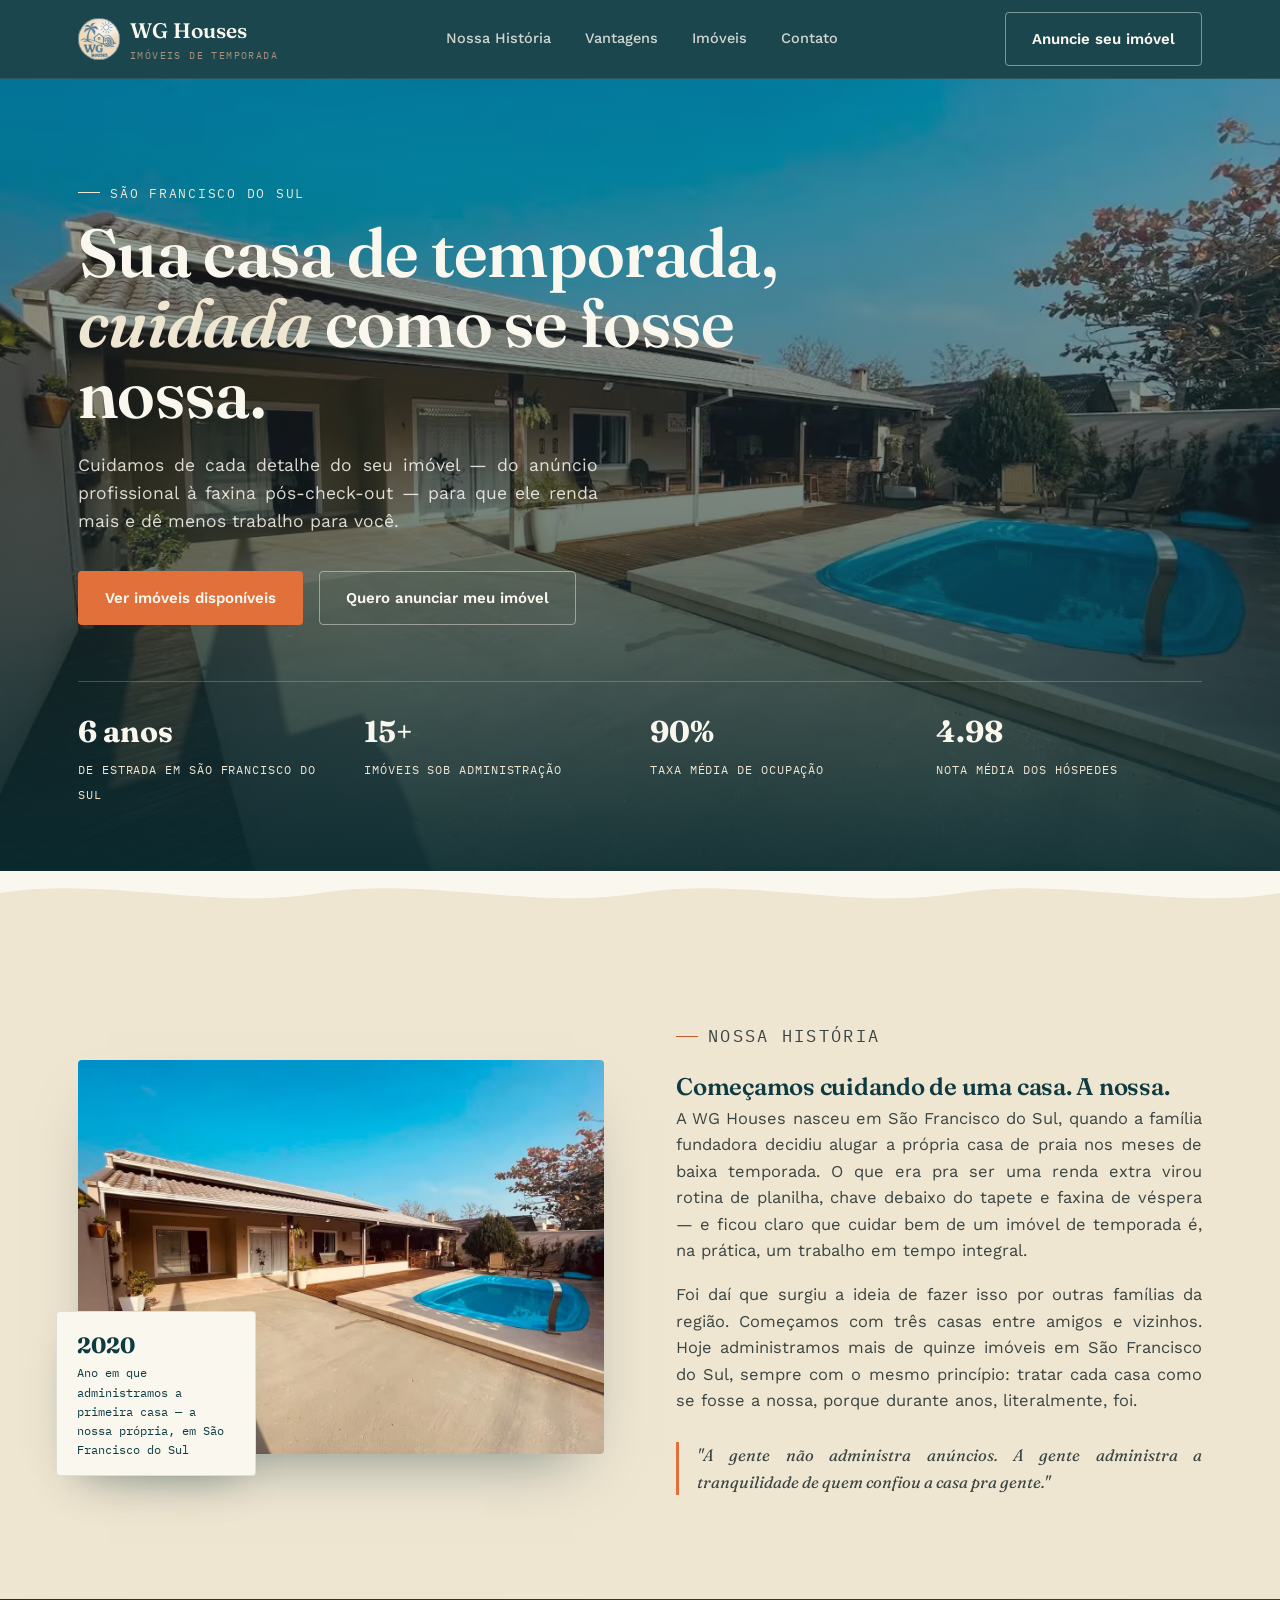
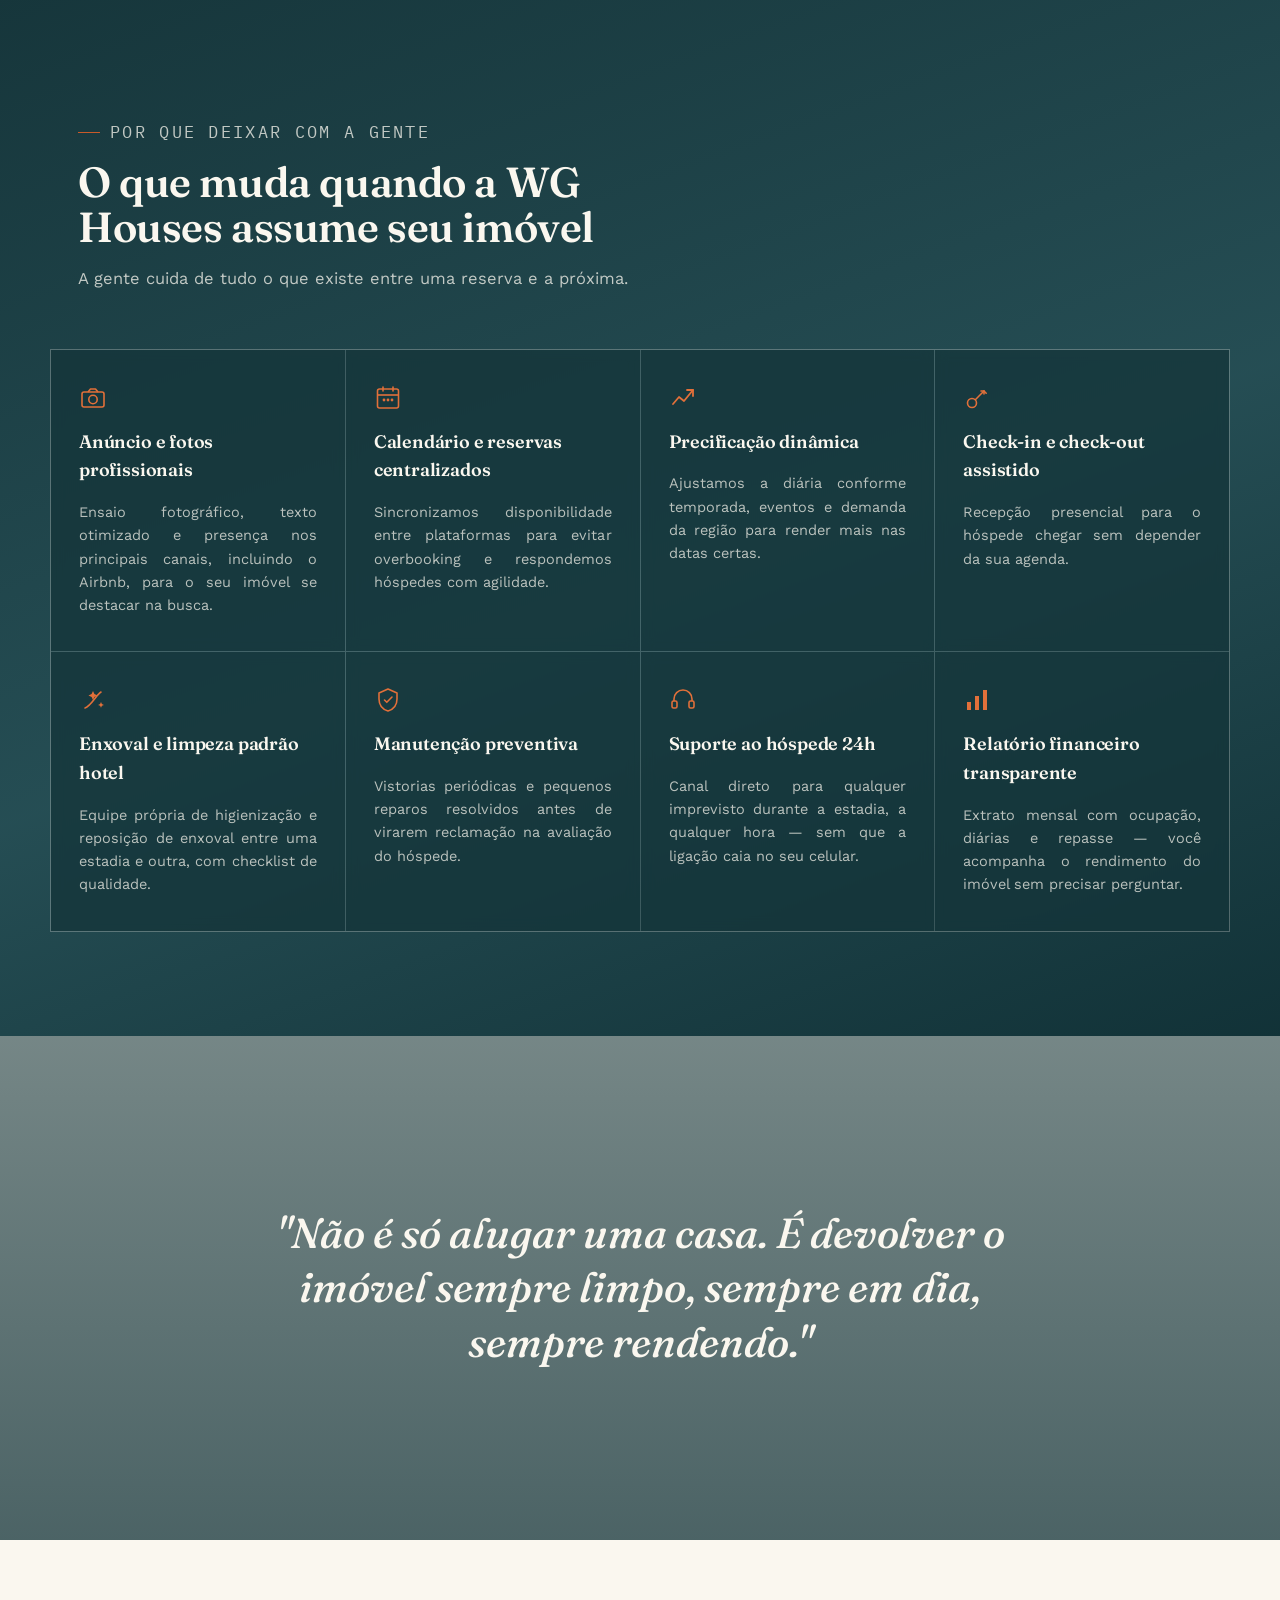
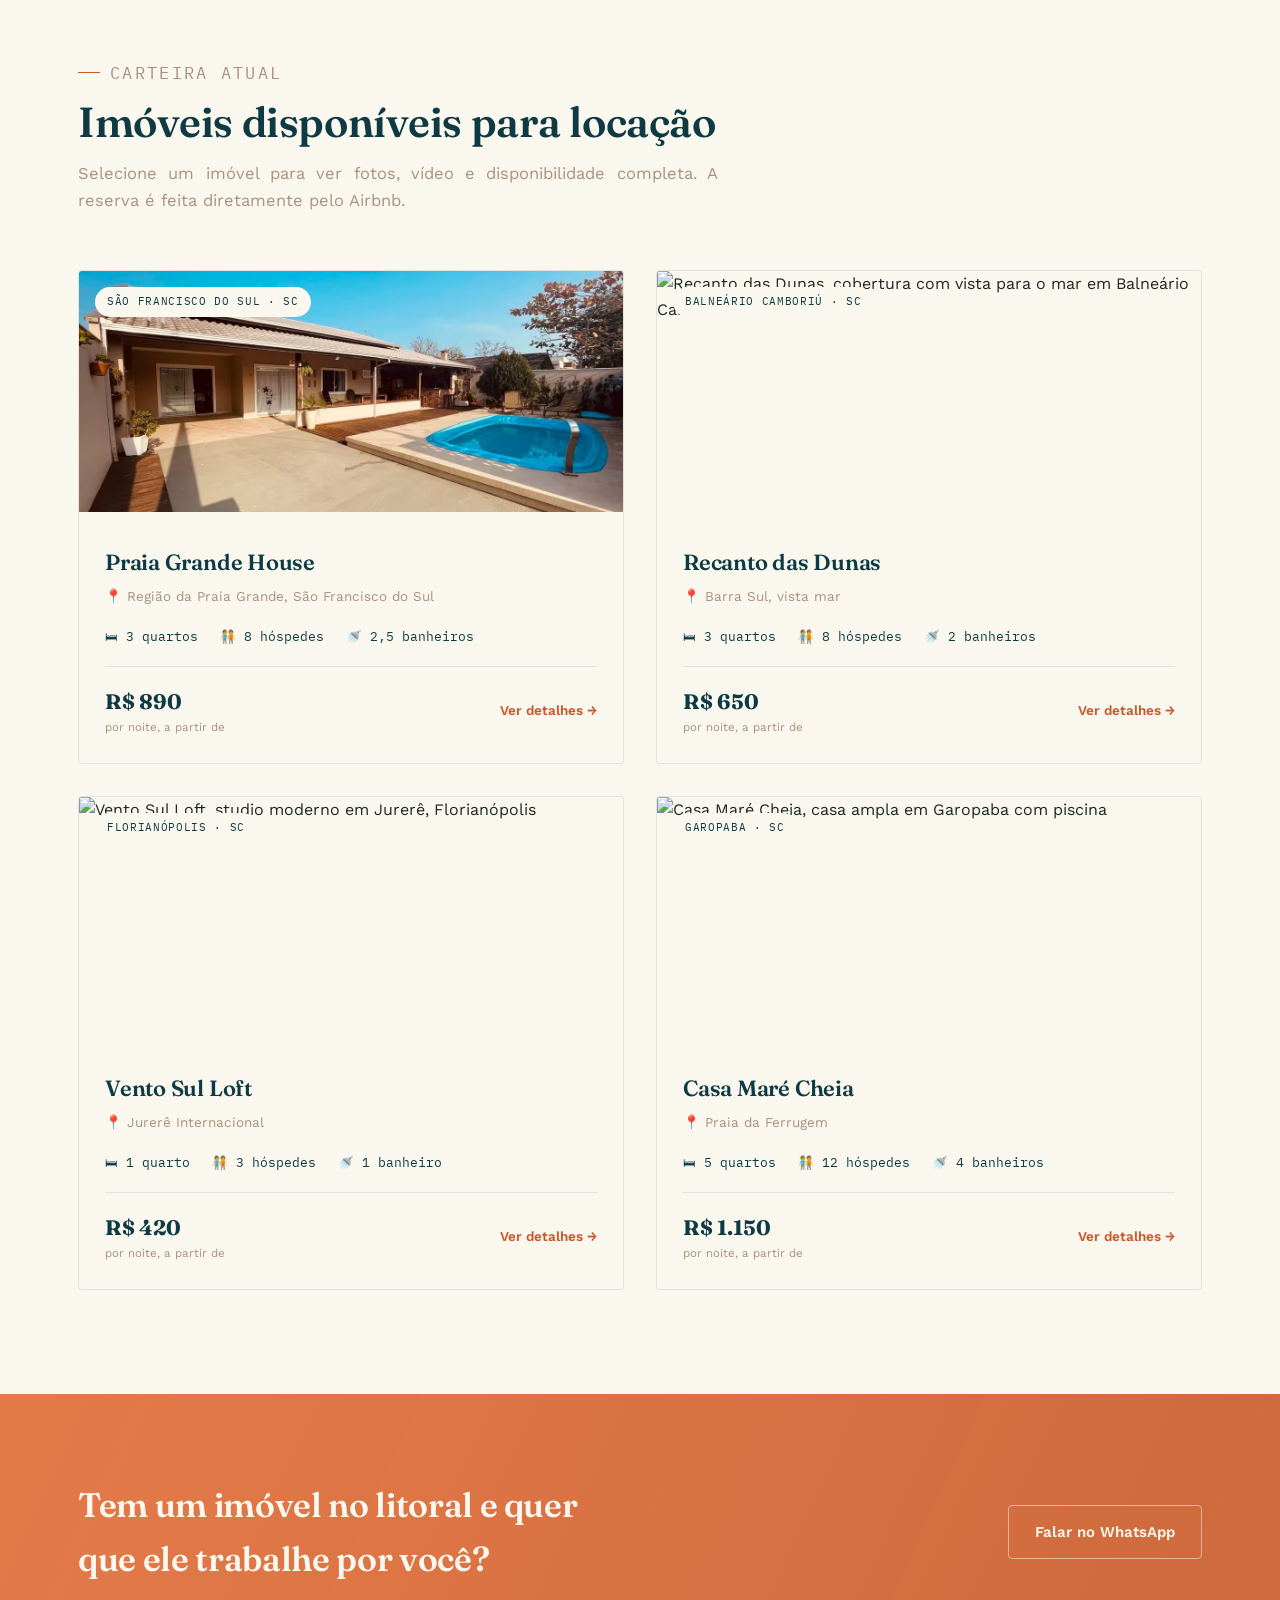
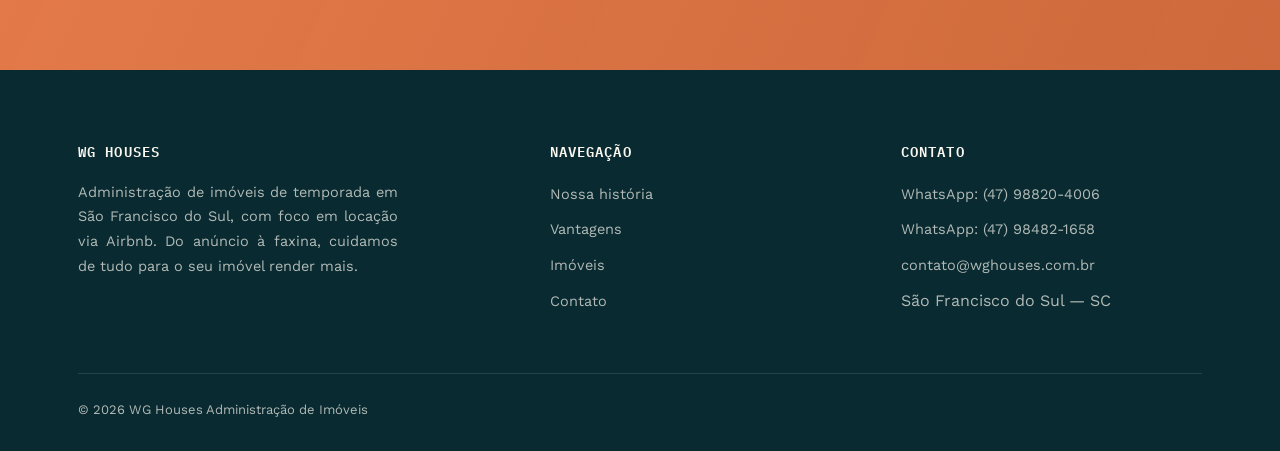
==== commit 0081a7dd: "Add files via upload" ====
--- a/index.html
+++ b/index.html
@@ -159,16 +159,16 @@
 
       <a class="card-imovel" href="imovel-1.html">
         <div class="photo">
-          <img src="images/imovel-1/casa1.avif" alt="Vila Horizonte, casa de frente para o mar em São Francisco do Sul">
+          <img src="images/imovel-1/casa1.avif" alt="Praia Grande House, casa de frente para o mar em São Francisco do Sul">
           <span class="badge">São Francisco do Sul · SC</span>
         </div>
         <div class="body">
-          <h3>Vila Horizonte</h3>
-          <p class="local">📍 Praia da Enseada, a 80m do mar</p>
-          <div class="specs">
-            <span>🛏 4 quartos</span>
-            <span>🧑‍🤝‍🧑 10 hóspedes</span>
-            <span>🚿 3 banheiros</span>
+          <h3>Praia Grande House</h3>
+          <p class="local">📍 Região da Praia Grande, São Francisco do Sul</p>
+          <div class="specs">
+            <span>🛏 3 quartos</span>
+            <span>🧑‍🤝‍🧑 8 hóspedes</span>
+            <span>🚿 2,5 banheiros</span>
           </div>
           <div class="footer-row">
             <div class="price"><strong>R$ 890</strong><span>por noite, a partir de</span></div>
--- a/css/style.css
+++ b/css/style.css
@@ -717,11 +717,45 @@
   padding:40px;
 }
 .lightbox.open{ display:flex; }
-.lightbox img{ max-height:88vh; max-width:100%; border-radius:4px; }
-.lightbox button{
+.lightbox img{ max-height:88vh; max-width:100%; border-radius:4px; user-select:none; }
+.lightbox .lightbox-close{
   position:absolute; top:26px; right:32px;
   background:none; border:none; color:var(--foam);
   cursor:pointer;
+  z-index:2;
+}
+.lightbox-nav{
+  position:absolute;
+  top:50%;
+  transform:translateY(-50%);
+  width:52px; height:52px;
+  border-radius:50%;
+  background:rgba(250,247,239,.12);
+  border:1px solid rgba(250,247,239,.3);
+  color:var(--foam);
+  display:flex; align-items:center; justify-content:center;
+  cursor:pointer;
+  transition:background-color .18s ease, transform .18s ease;
+}
+.lightbox-nav:hover{ background:rgba(250,247,239,.24); }
+.lightbox-nav:active{ transform:translateY(-50%) scale(.94); }
+.lightbox-prev{ left:16px; }
+.lightbox-next{ right:16px; }
+.lightbox-counter{
+  position:absolute;
+  bottom:20px;
+  left:50%;
+  transform:translateX(-50%);
+  font-family:var(--font-mono);
+  font-size:12.5px;
+  letter-spacing:.06em;
+  color:rgba(250,247,239,.75);
+}
+@media (max-width: 600px){
+  .lightbox{ padding:20px; }
+  .lightbox-nav{ width:42px; height:42px; }
+  .lightbox-prev{ left:8px; }
+  .lightbox-next{ right:8px; }
 }
 
 @media (max-width: 980px){
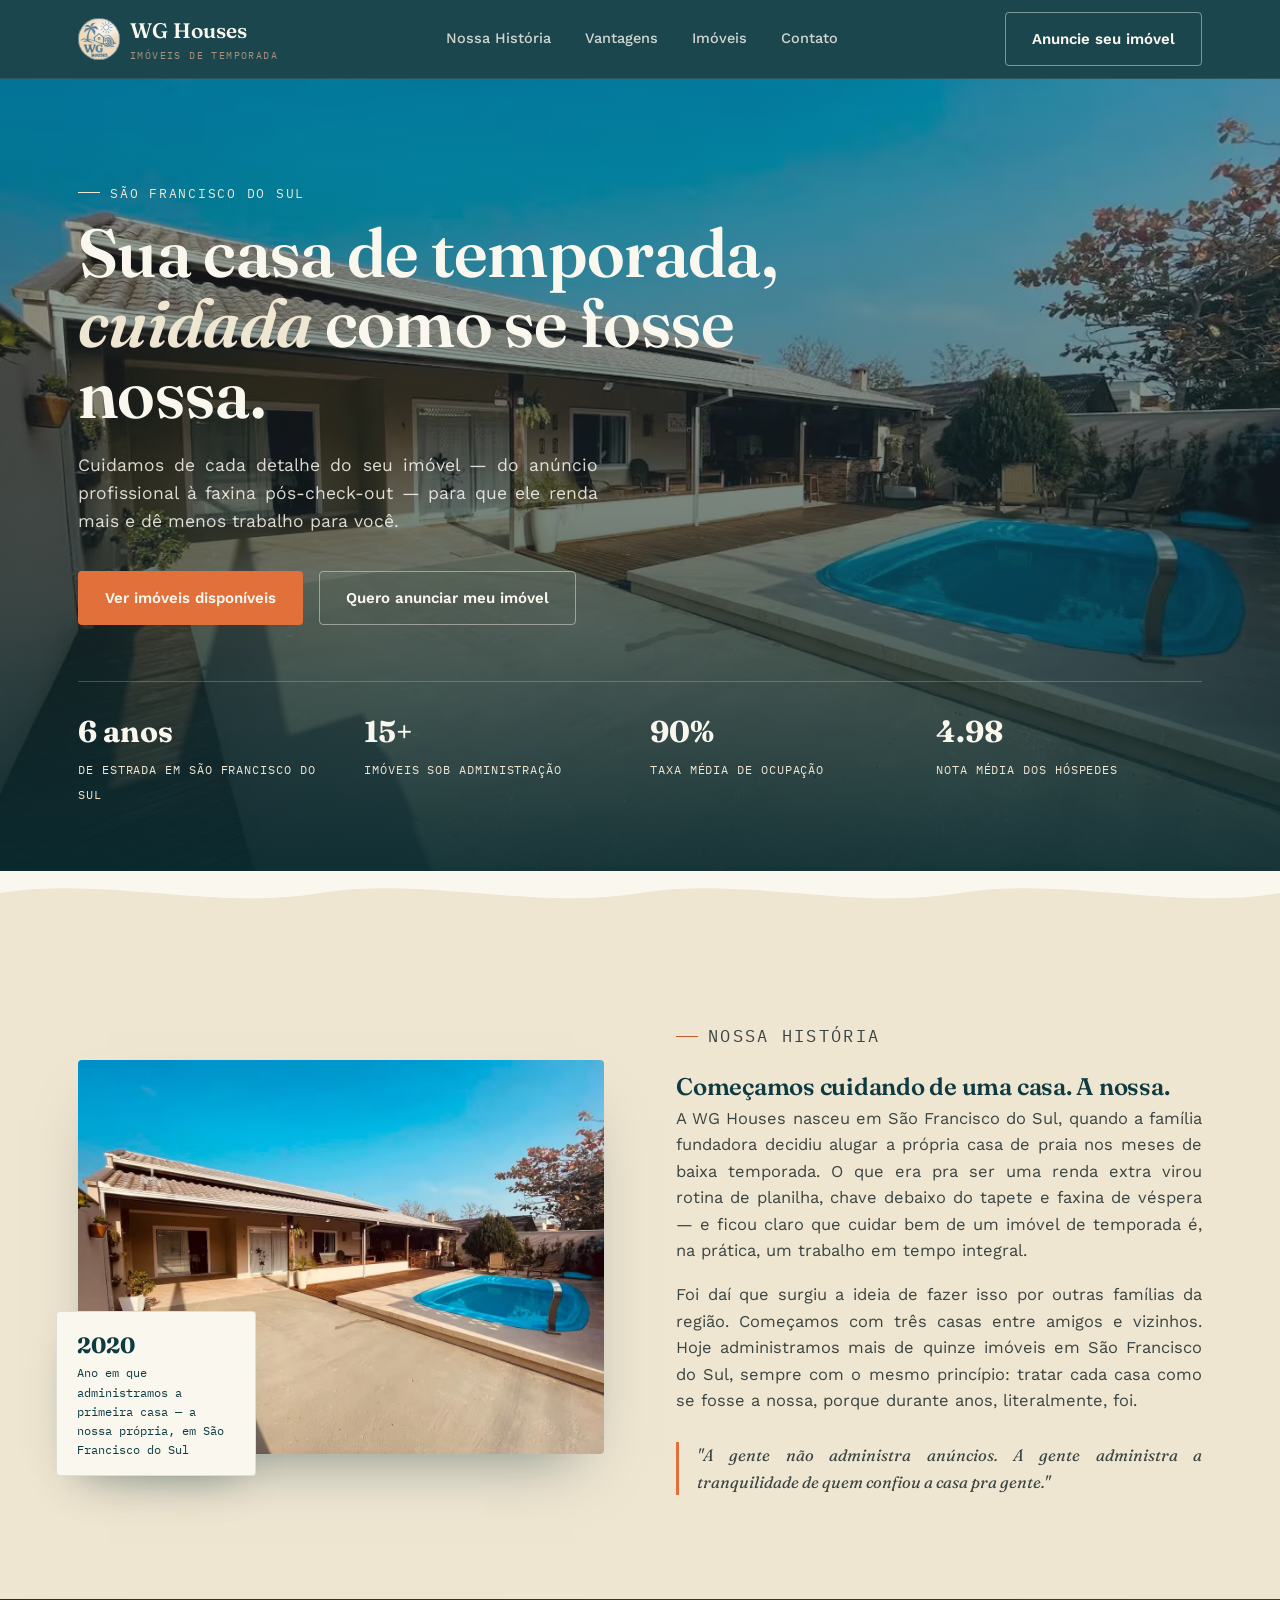
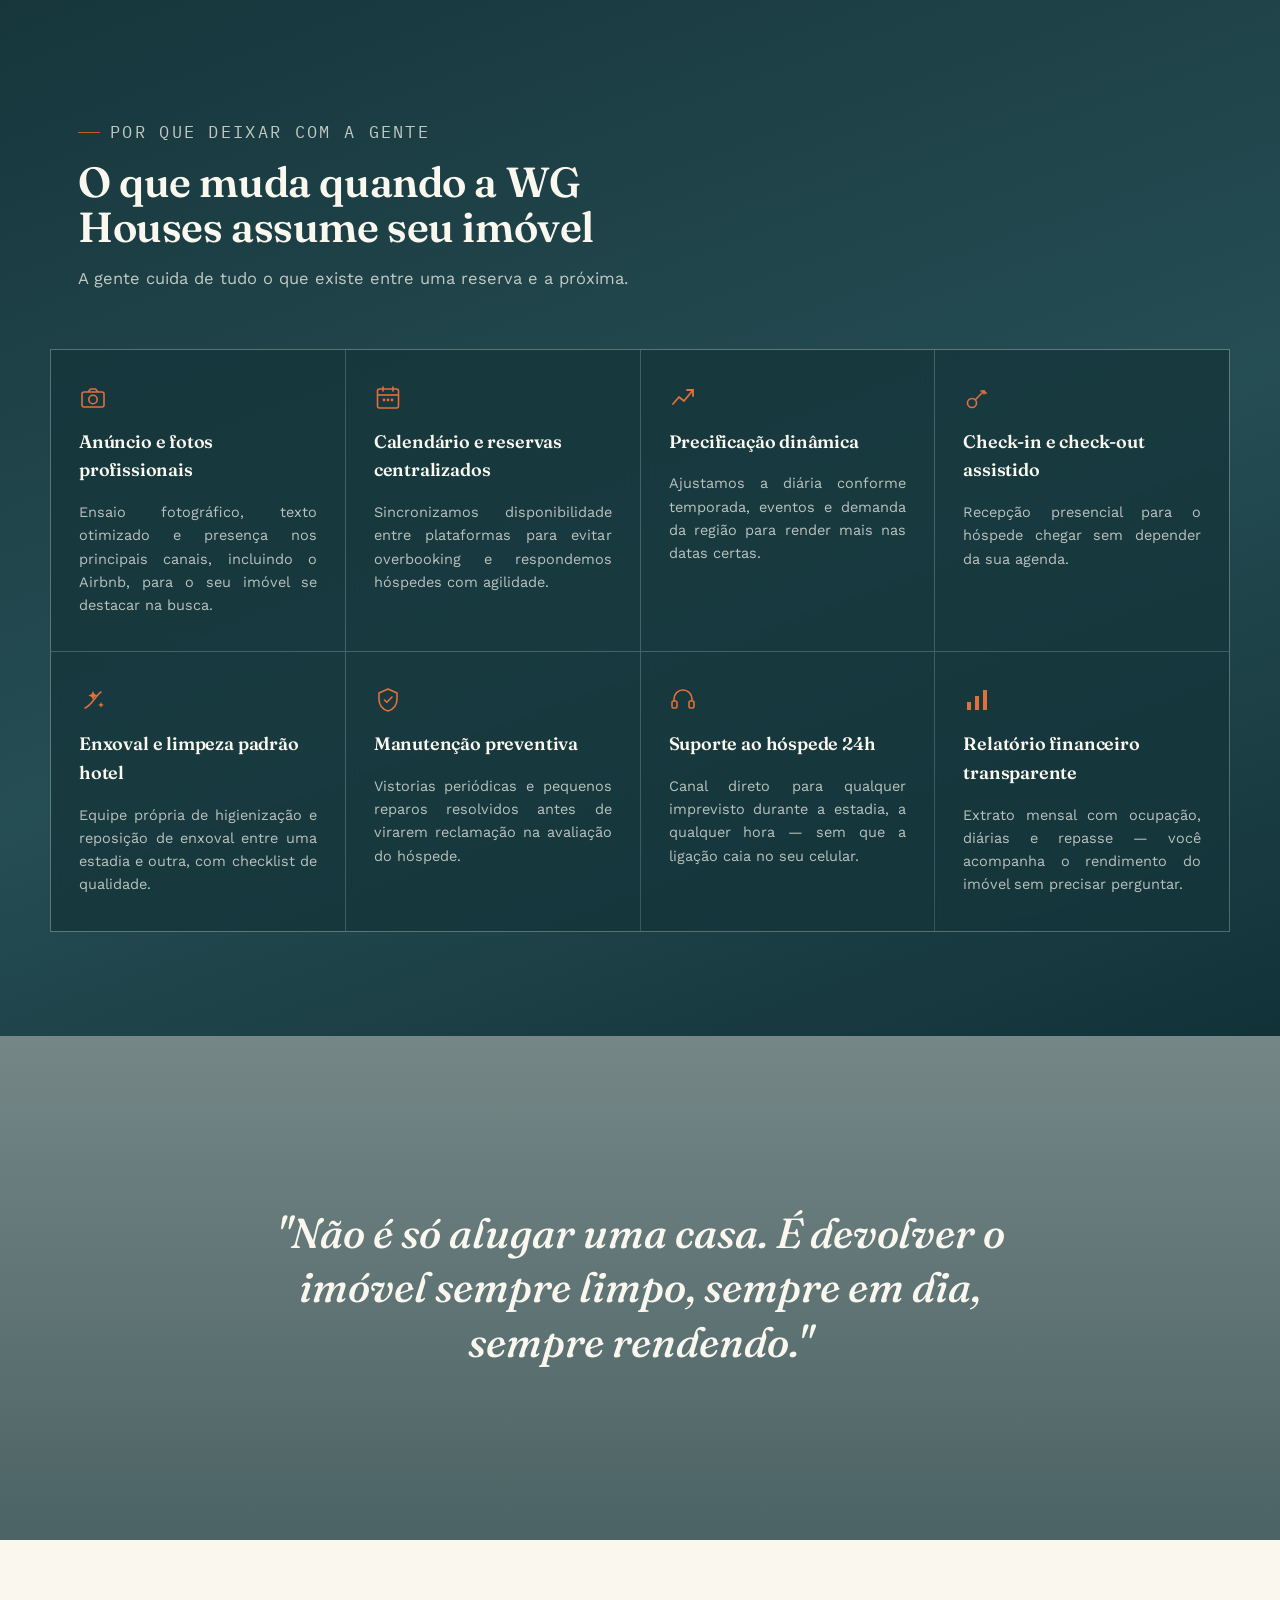
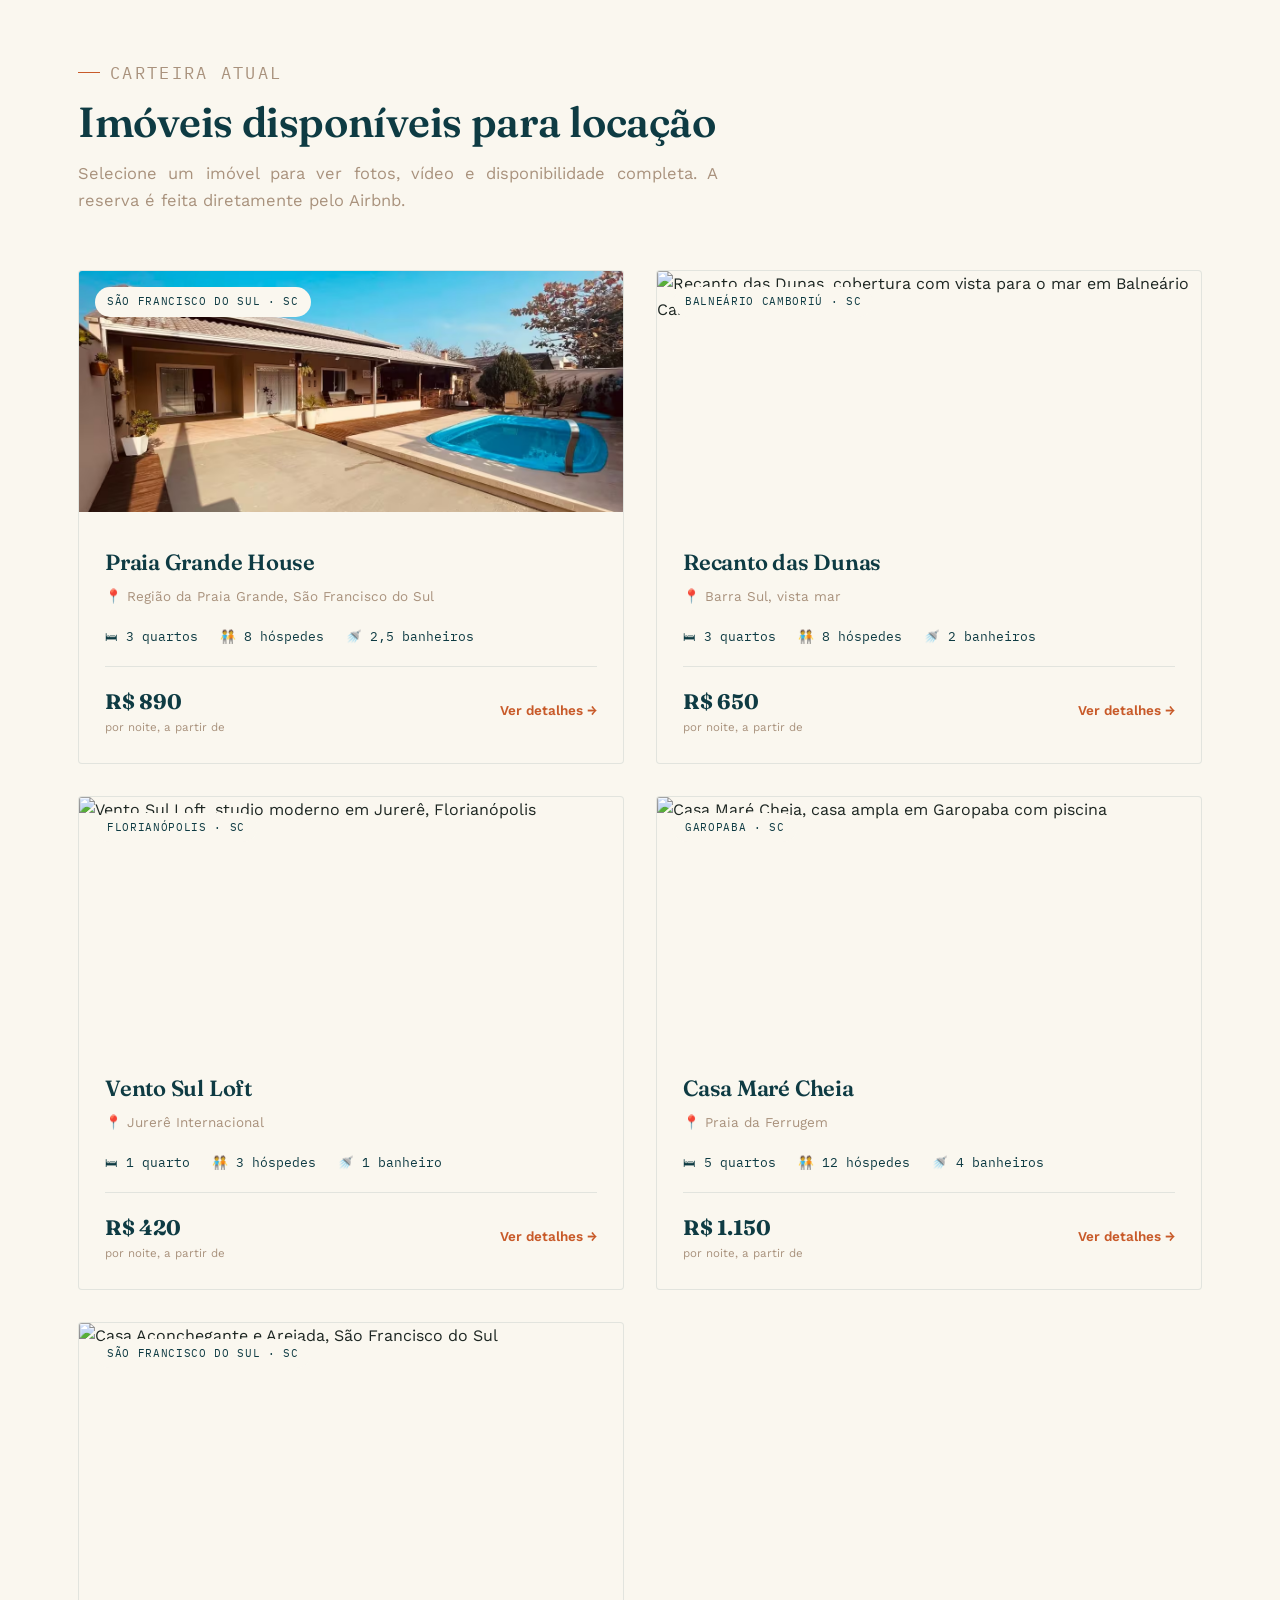
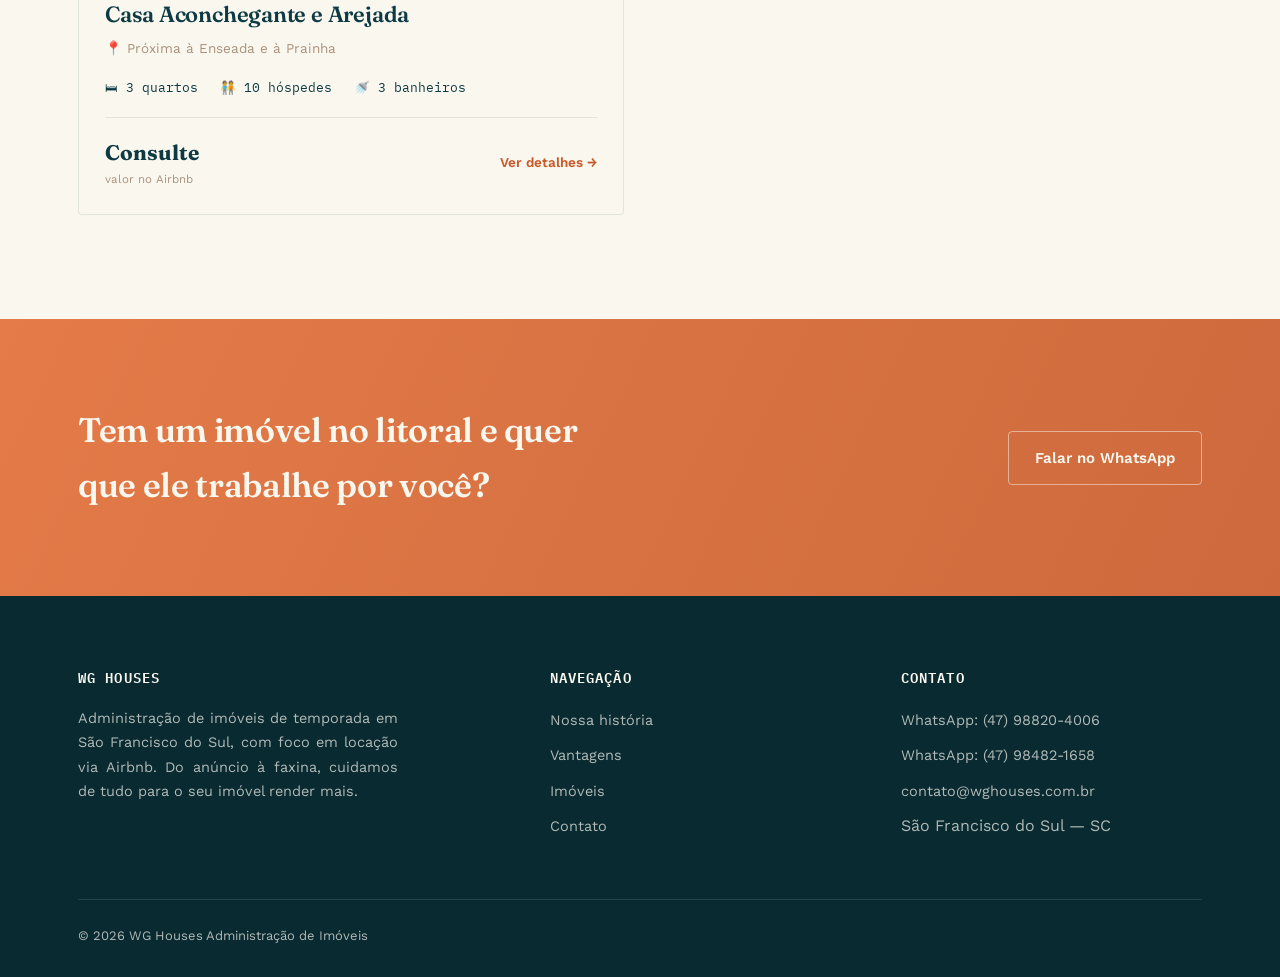
==== commit 73857636: "Add files via upload" ====
--- a/index.html
+++ b/index.html
@@ -243,6 +243,26 @@
         </div>
       </a>
 
+      <a class="card-imovel" href="imovel-5.html">
+        <div class="photo">
+          <img src="https://a0.muscache.com/im/pictures/hosting/Hosting-1606540784280198207/original/e72e0482-b735-40db-b4b0-1f33e0a89954.jpeg?im_w=800" alt="Casa Aconchegante e Arejada, São Francisco do Sul">
+          <span class="badge">São Francisco do Sul · SC</span>
+        </div>
+        <div class="body">
+          <h3>Casa Aconchegante e Arejada</h3>
+          <p class="local">📍 Próxima à Enseada e à Prainha</p>
+          <div class="specs">
+            <span>🛏 3 quartos</span>
+            <span>🧑‍🤝‍🧑 10 hóspedes</span>
+            <span>🚿 3 banheiros</span>
+          </div>
+          <div class="footer-row">
+            <div class="price"><strong>Consulte</strong><span>valor no Airbnb</span></div>
+            <span class="ver">Ver detalhes →</span>
+          </div>
+        </div>
+      </a>
+
     </div>
   </div>
 </section>
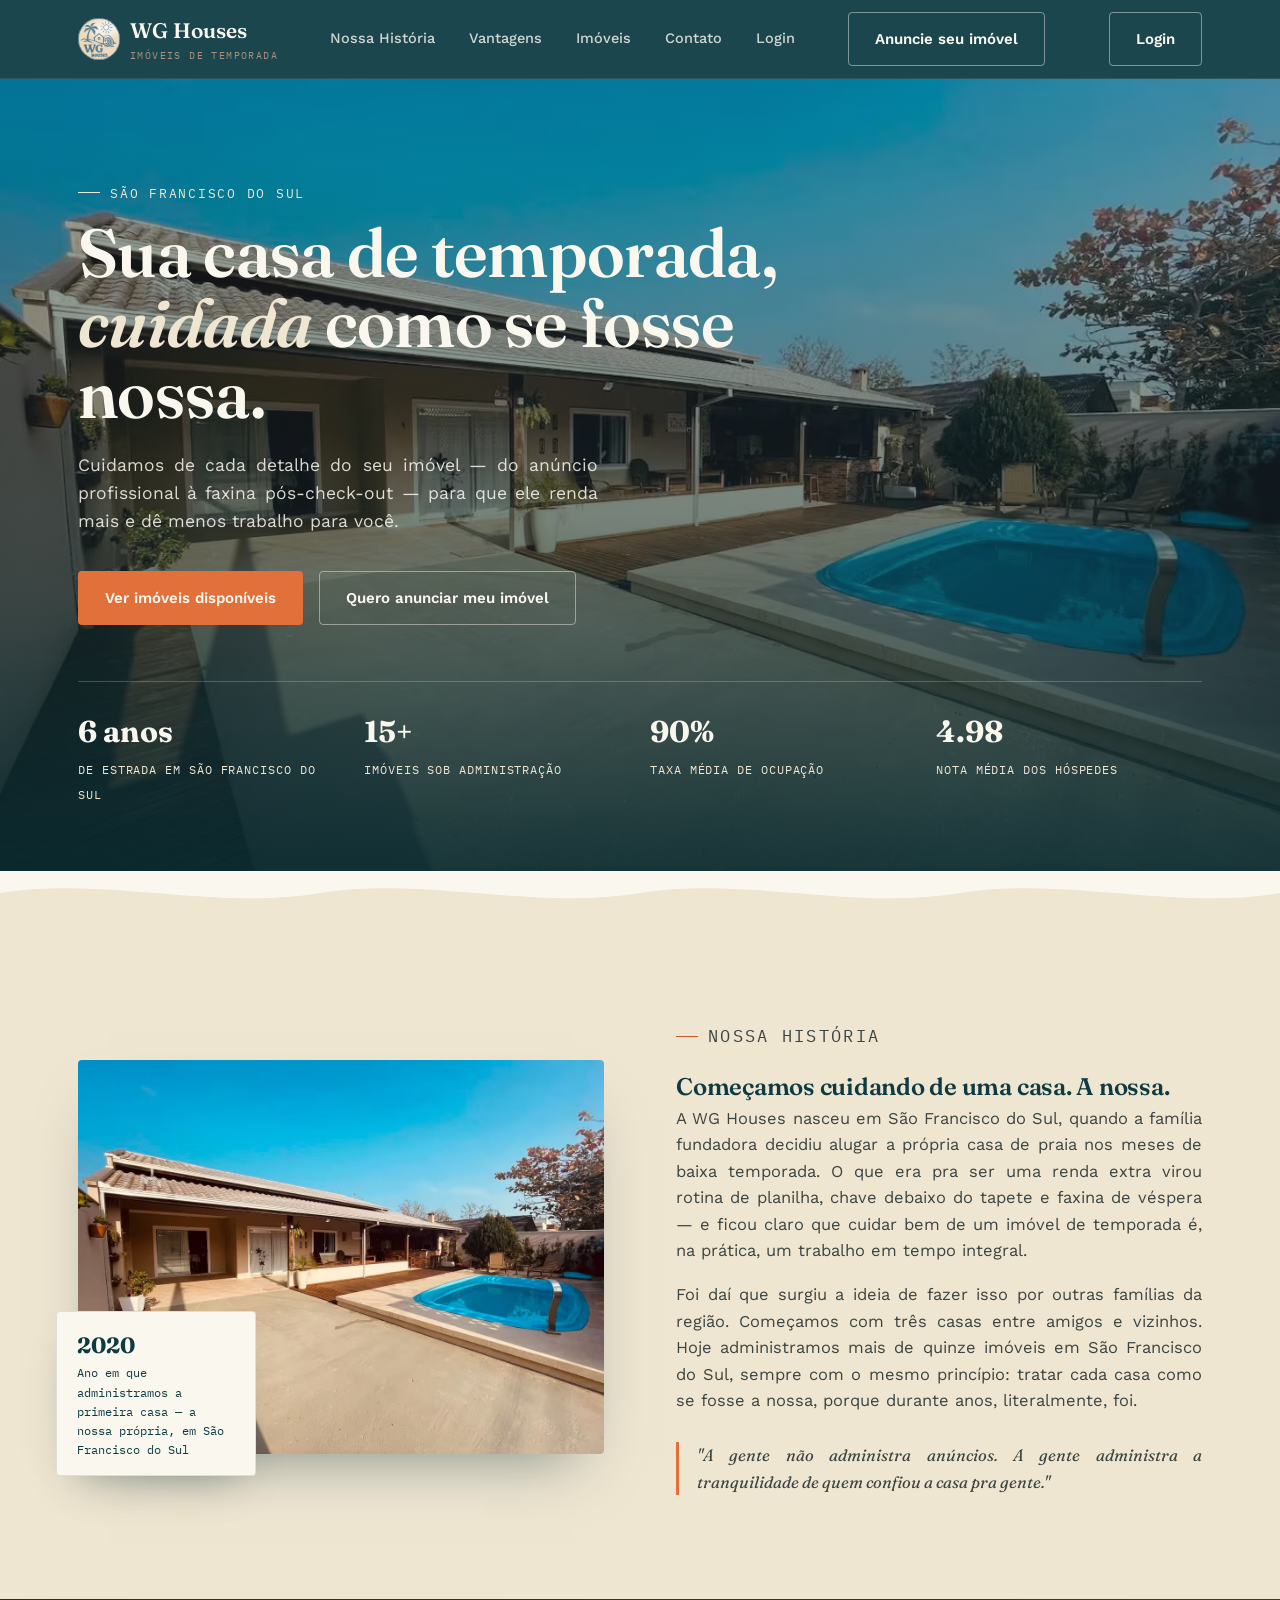
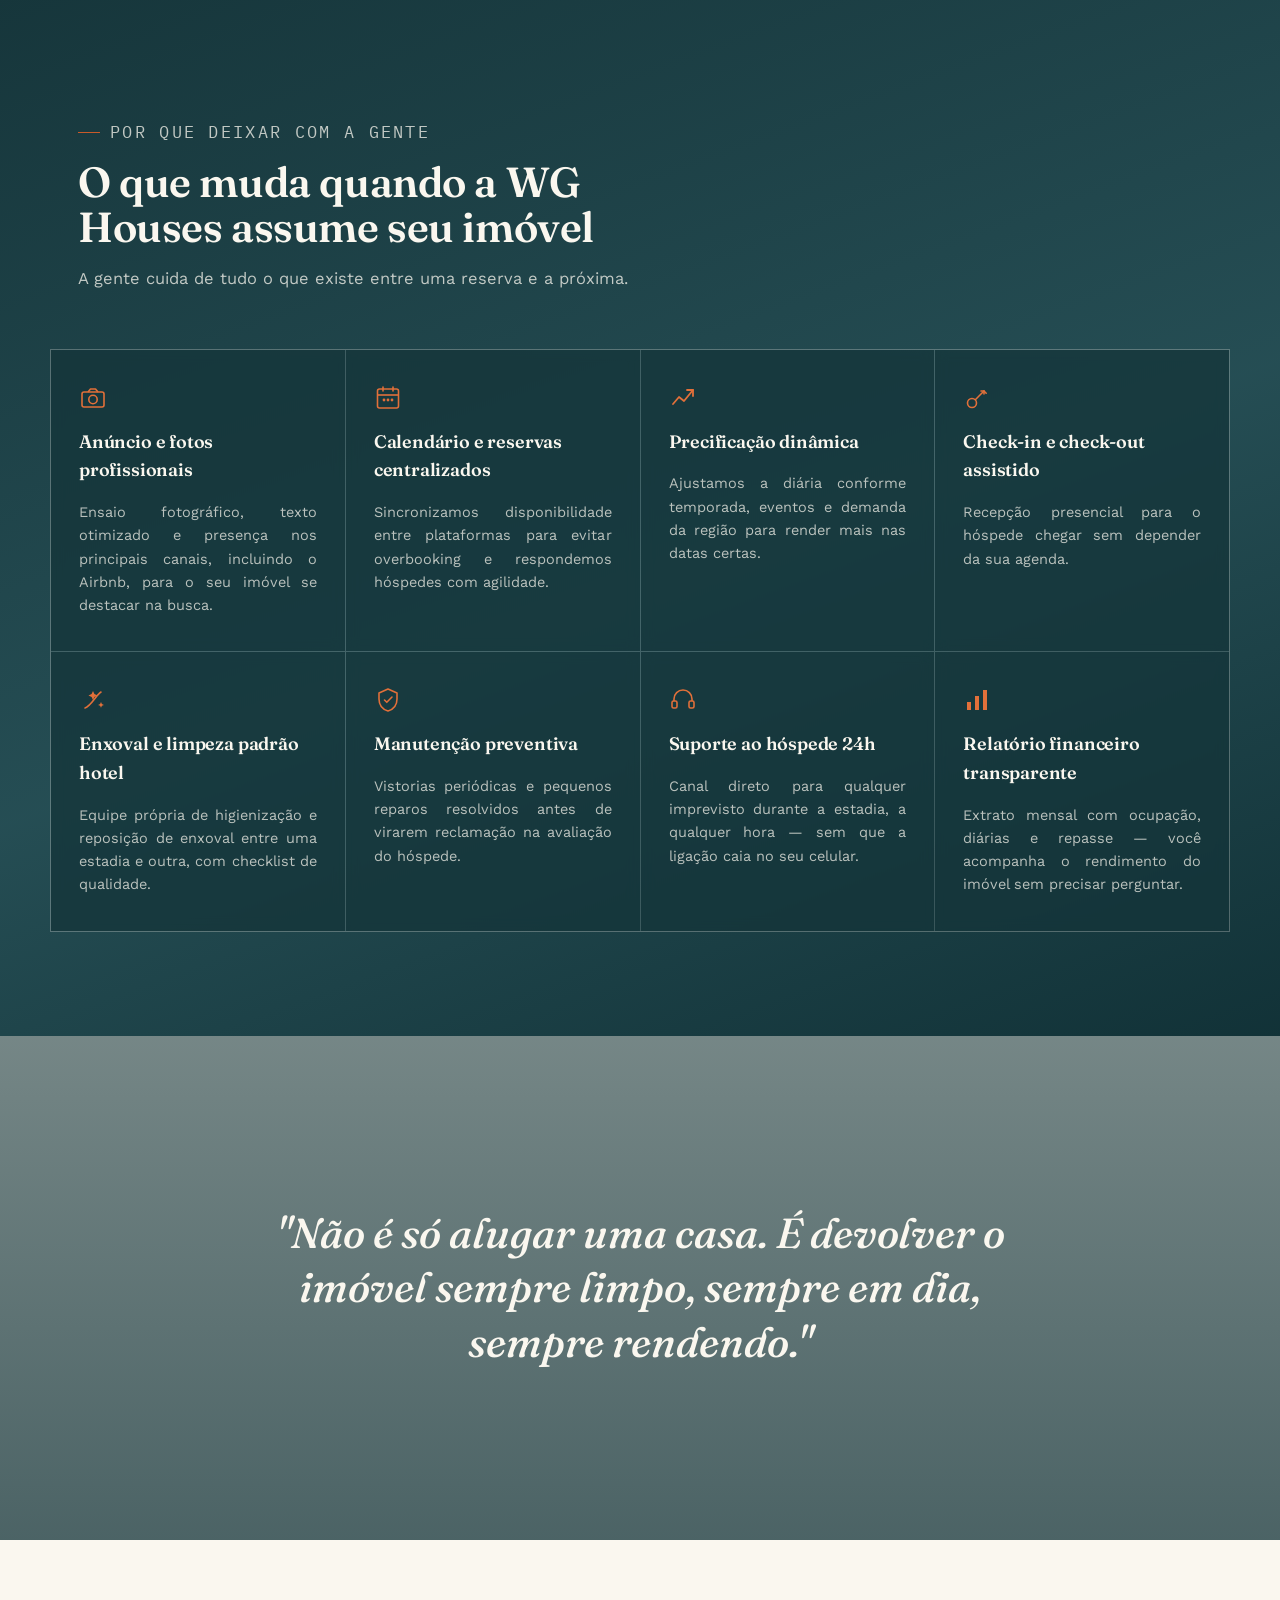
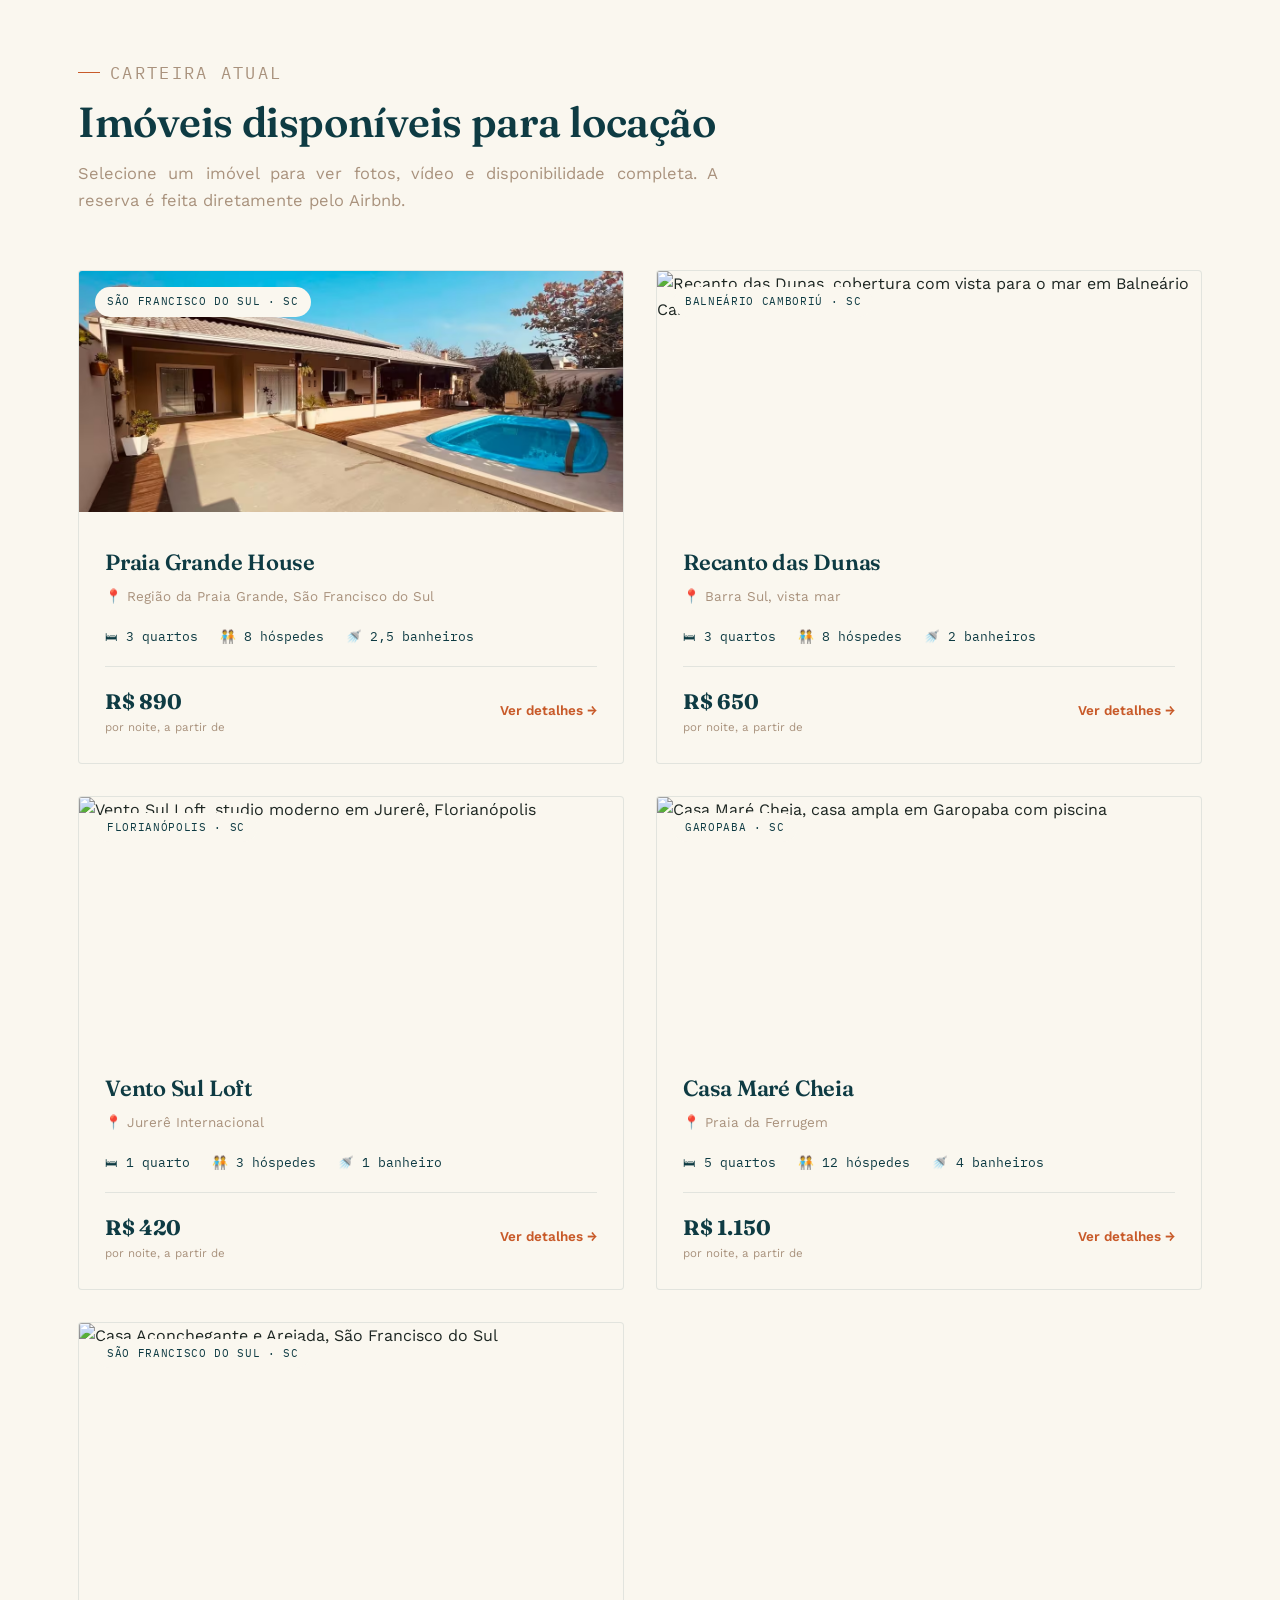
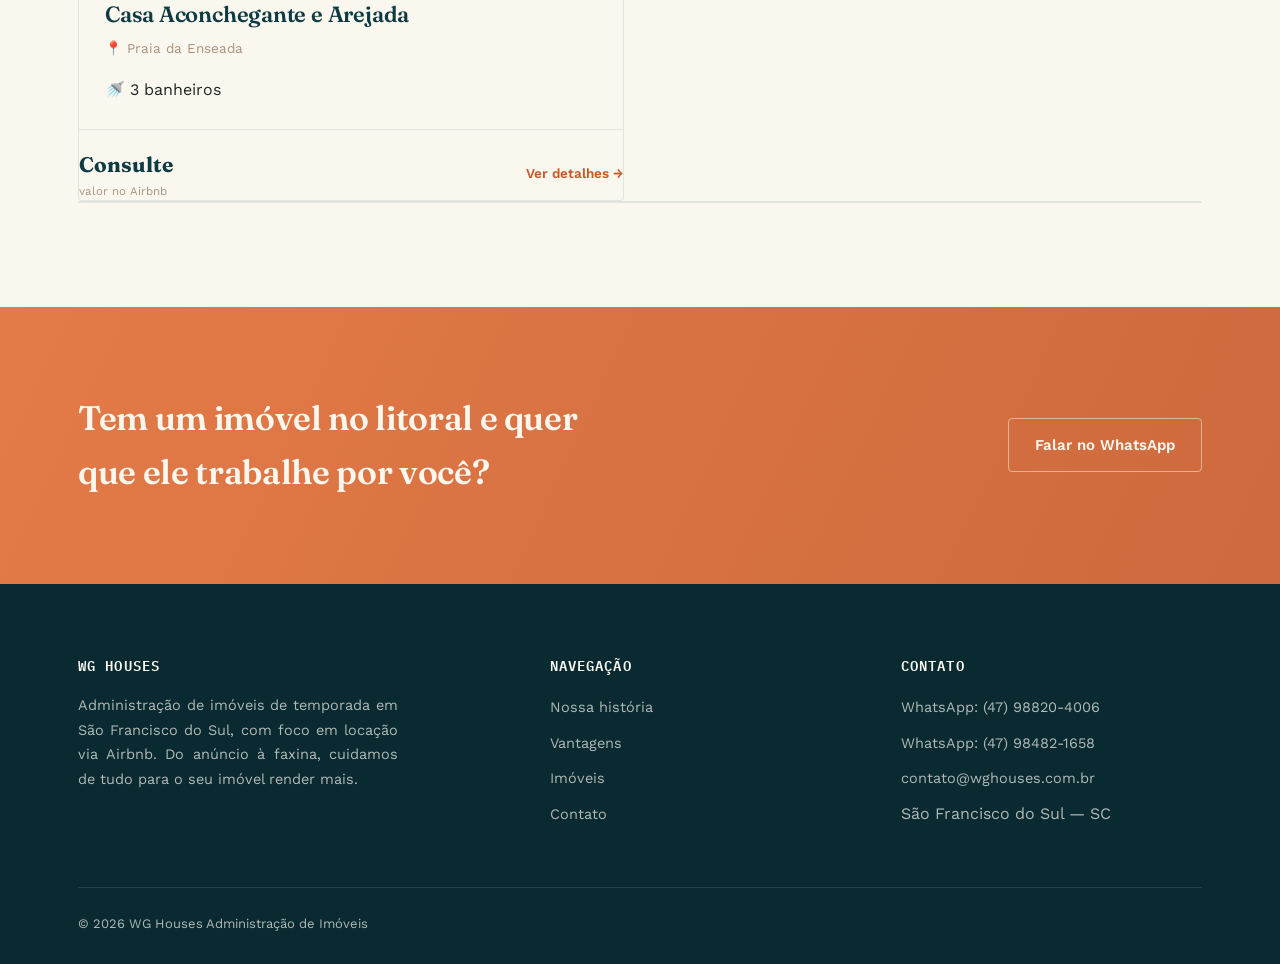
==== commit b1177bbd: "Add files via upload" ====
--- a/index.html
+++ b/index.html
@@ -24,9 +24,11 @@
       <a href="#vantagens">Vantagens</a>
       <a href="#imoveis">Imóveis</a>
       <a href="#contato">Contato</a>
+      <a href="login.html">Login</a>
     </nav>
 
     <a class="btn btn-outline" href="#contato">Anuncie seu imóvel</a>
+    <a class="btn btn-login" href="login.html">Login</a>
     <button class="nav-toggle" aria-label="Abrir menu" aria-expanded="false">
       <svg width="24" height="24" viewBox="0 0 24 24" fill="none"><path d="M3 6h18M3 12h18M3 18h18" stroke="currentColor" stroke-width="1.8" stroke-linecap="round"/></svg>
     </button>
@@ -250,10 +252,7 @@
         </div>
         <div class="body">
           <h3>Casa Aconchegante e Arejada</h3>
-          <p class="local">📍 Próxima à Enseada e à Prainha</p>
-          <div class="specs">
-            <span>🛏 3 quartos</span>
-            <span>🧑‍🤝‍🧑 10 hóspedes</span>
+          <p class="local">📍 Praia da Enseada</p>
             <span>🚿 3 banheiros</span>
           </div>
           <div class="footer-row">
--- a/css/style.css
+++ b/css/style.css
@@ -164,7 +164,7 @@
   .nav-links.open{ display:flex; }
   .nav-links a{ padding:12px 0; width:100%; }
   .nav-toggle{ display:block; }
-  .nav .btn-outline{ display:none; }
+  .nav .btn-outline, .nav .btn-login{ display:none; }
 }
 
 /* =========================================================
@@ -758,6 +758,98 @@
   .lightbox-next{ right:8px; }
 }
 
+.nav .btn-login{
+  background:transparent;
+  color:var(--foam);
+  border:1px solid rgba(250,247,239,.45);
+  margin-left:12px;
+}
+.nav .btn-login:hover{ border-color:var(--foam); background:rgba(250,247,239,.08); }
+
+/* =========================================================
+   LOGIN PAGE
+   ========================================================= */
+.login-shell{
+  min-height:calc(100vh - 78px);
+  display:flex;
+  align-items:center;
+  justify-content:center;
+  background:
+    linear-gradient(180deg, rgba(8,42,48,.82) 0%, rgba(8,42,48,.92) 100%),
+    url("../images/imovel-1/casa1.avif") center/cover no-repeat;
+  padding:60px 24px;
+}
+.login-card{
+  width:100%;
+  max-width:400px;
+  background:var(--foam);
+  border-radius:var(--radius);
+  padding:44px 38px;
+  box-shadow:0 40px 80px -30px rgba(8,42,48,.6);
+}
+.login-card .login-logo{
+  display:flex;
+  align-items:center;
+  justify-content:center;
+  margin-bottom:22px;
+}
+.login-card h1{
+  font-size:24px;
+  text-align:center;
+  margin-bottom:6px;
+}
+.login-card .login-sub{
+  text-align:center;
+  color:var(--driftwood);
+  font-size:14px;
+  margin-bottom:30px;
+}
+.login-field{ margin-bottom:18px; }
+.login-field label{
+  display:block;
+  font-family:var(--font-mono);
+  font-size:11.5px;
+  letter-spacing:.06em;
+  text-transform:uppercase;
+  color:var(--tide);
+  margin-bottom:8px;
+}
+.login-field input{
+  width:100%;
+  padding:13px 14px;
+  border:1px solid rgba(14,59,67,.18);
+  border-radius:var(--radius);
+  font-family:var(--font-body);
+  font-size:15px;
+  color:var(--ink);
+  background:var(--sand);
+  transition:border-color .18s ease;
+}
+.login-field input:focus{
+  outline:none;
+  border-color:var(--coral);
+}
+.login-error{
+  display:none;
+  background:rgba(226,112,58,.1);
+  border:1px solid rgba(226,112,58,.35);
+  color:var(--coral-deep);
+  font-size:13.5px;
+  padding:12px 14px;
+  border-radius:var(--radius);
+  margin-bottom:18px;
+}
+.login-error.show{ display:block; }
+.login-card .btn{ margin-top:6px; }
+.login-back{
+  display:block;
+  text-align:center;
+  margin-top:22px;
+  font-size:13.5px;
+  color:var(--driftwood);
+}
+.login-back:hover{ color:var(--tide); }
+
 @media (max-width: 980px){
   .p-body{ grid-template-columns:1fr; }
   .booking-card{ position:static; }
